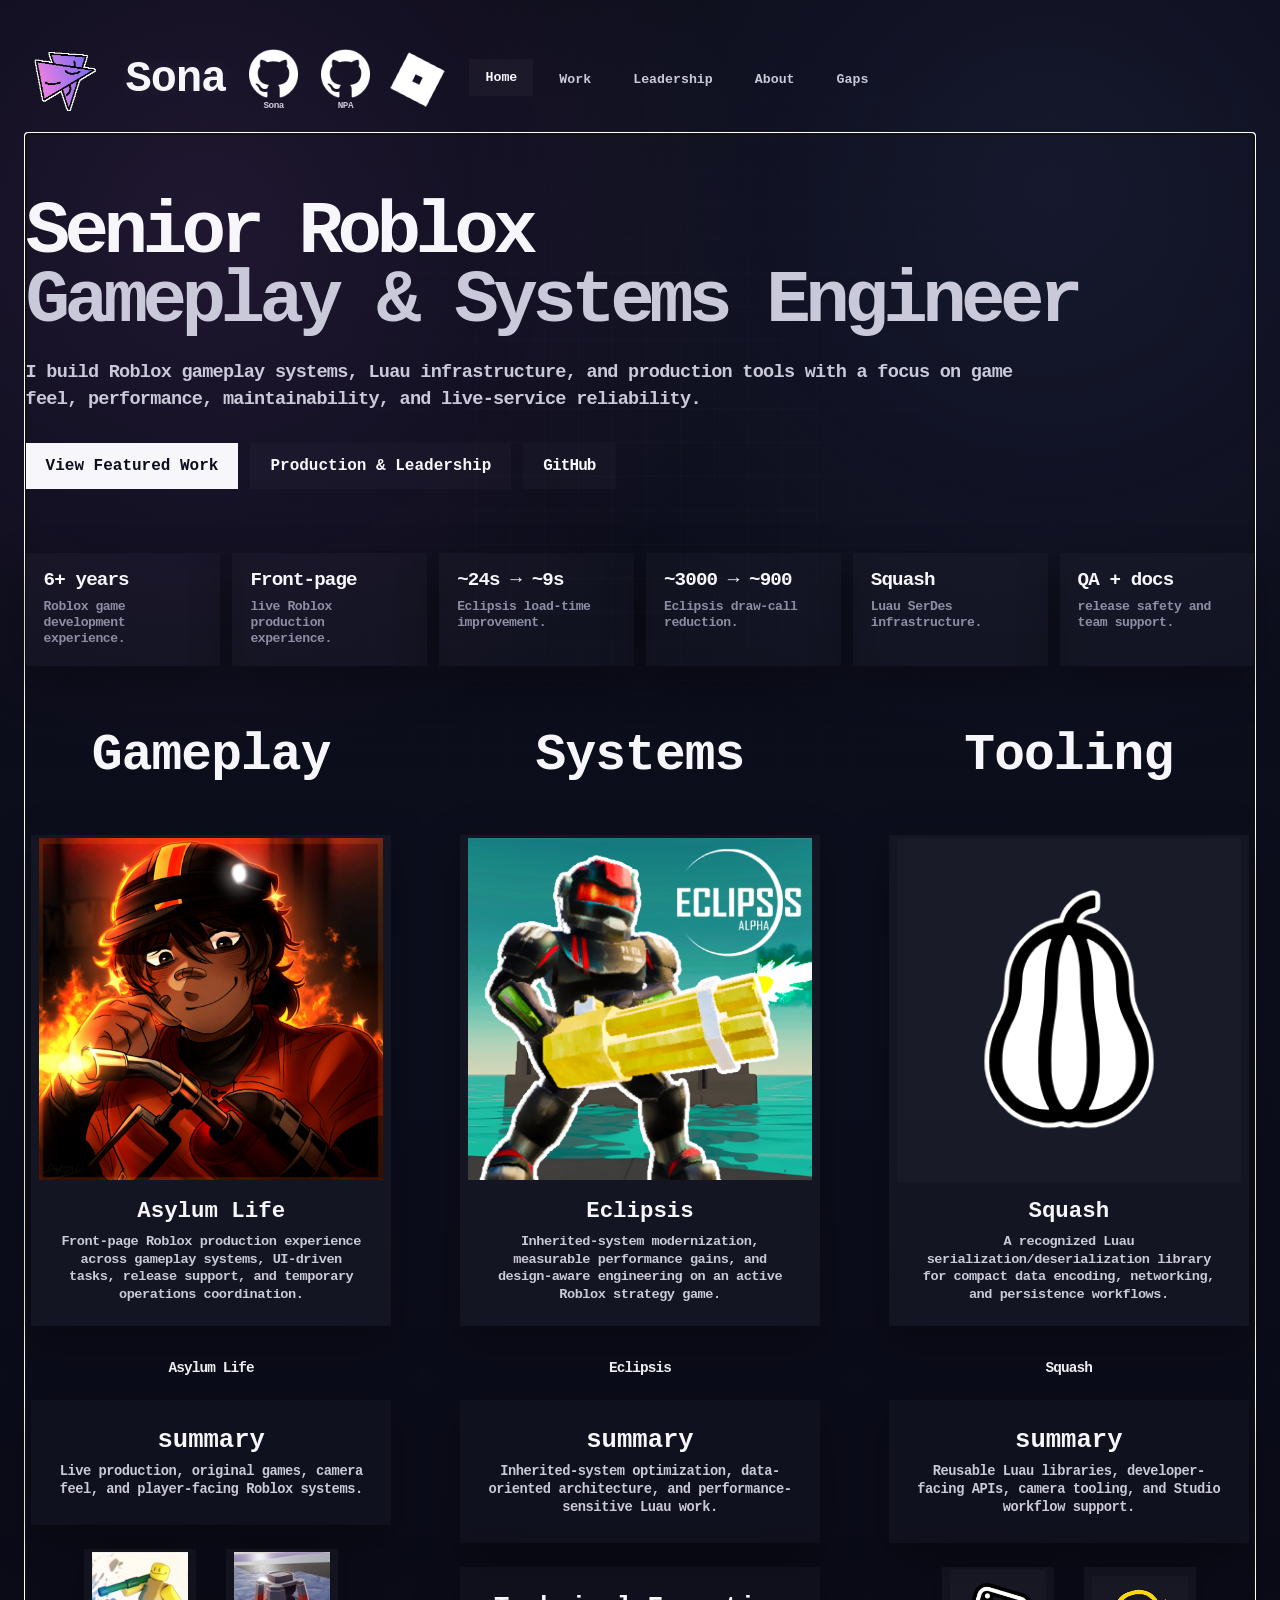
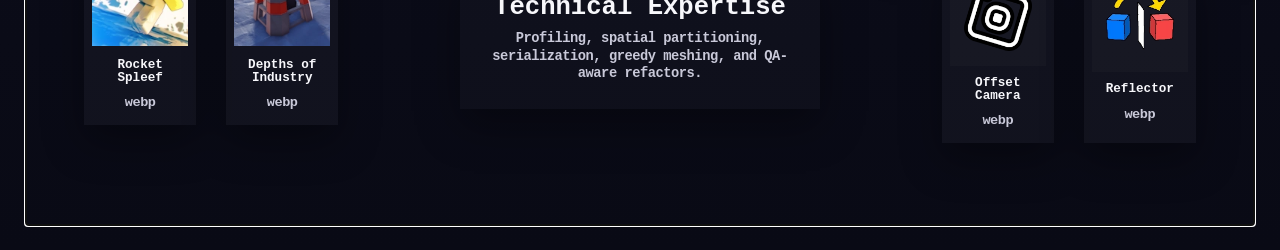
==== index.html @ 47bae57f "Removes white visible borders" ====
<!doctype html>
<html lang="en">
<head>
	<meta charset="utf-8" />
	<meta name="viewport" content="width=device-width, initial-scale=1" />
	<meta name="description" content="Sona — Senior Roblox Gameplay & Systems Engineer portfolio." />
	<meta name="theme-color" content="#0d0e1d" />
	<title>Sona — Roblox Gameplay & Systems Engineer</title>
	<link rel="preload" href="assets/Sona.webp" as="image" type="image/webp" />
	<link rel="preload" href="assets/Github.webp" as="image" type="image/webp" />
	<link rel="preload" href="assets/Roblox.webp" as="image" type="image/webp" />
	<link rel="preload" href="assets/AsylumLife.webp" as="image" type="image/webp" />
	<link rel="stylesheet" href="styles.css" />
</head>
<body>
	<a class="skip-link" href="#main">Skip to content</a>
	<div class="site-shell">
		<header class="topbar" aria-label="Site header">
			<div class="topbar-cluster" aria-label="Profile links">
				<button class="profile-home nav-trigger" data-route="home" aria-label="Go home">
					<img src="assets/Sona.webp" alt="Sona logo" />
				</button>

				<span class="brand-name header-name" aria-label="Sona">Sona</span>

				<a class="account-stack" href="https://github.com/SolarScuffle-Bot" target="_blank" rel="noreferrer" aria-label="Sona GitHub">
					<img src="assets/Github.webp" alt="" />
					<span>Sona</span>
				</a>

				<a class="account-stack" href="https://github.com/3065325" target="_blank" rel="noreferrer" aria-label="NPA GitHub">
					<img src="assets/Github.webp" alt="" />
					<span>NPA</span>
				</a>

				<a class="roblox-profile-link" href="https://www.roblox.com/users/2722909519/profile" target="_blank" rel="noreferrer" aria-label="Sona Roblox profile">
					<img src="assets/Roblox.webp" alt="Roblox" />
				</a>
			</div>

			<nav class="topnav" aria-label="Primary navigation">
				<button class="nav-pill nav-trigger" data-route="home">Home</button>
				<button class="nav-pill nav-trigger" data-route="work">Work</button>
				<button class="nav-pill nav-trigger" data-route="leadership">Leadership</button>
				<button class="nav-pill nav-trigger" data-route="about">About</button>
				<button class="nav-pill nav-trigger" data-route="gaps">Gaps</button>
			</nav>
		</header>

		<main id="main" class="view" tabindex="-1" aria-live="polite"></main>
	</div>

	<script src="app.js" defer></script>
</body>
</html>
---- styles.css ----
:root {
	--bg: #0d0e1d;
	--bg-deep: #080914;
	--bg-soft: #111326;
	--ink: #f7f7fb;
	--muted: #c9c9d9;
	--quiet: #8d8da4;
	--line: rgba(247, 247, 251, 0.92);
	--line-soft: rgba(247, 247, 251, 0.42);
	--panel: rgba(255,255,255,0.035);
	--panel-strong: rgba(255,255,255,0.07);
	--accent: #ce73ff;
	--accent-blue: #8191ff;
	--ok: #93ffbf;
	--warn: #ffd37a;
	--danger: #ff8d8d;
	--shadow: rgba(0,0,0,0.5);
	--max: 1560px;
	--mono: ui-monospace, "SFMono-Regular", Menlo, Monaco, Consolas, "Liberation Mono", "Courier New", monospace;
}

* { box-sizing: border-box; }
html { background: var(--bg); scroll-behavior: smooth; }
body {
	margin: 0;
	min-height: 100vh;
	background:
		radial-gradient(circle at 16% 12%, rgba(206,115,255,0.10), transparent 28%),
		radial-gradient(circle at 82% 10%, rgba(129,145,255,0.09), transparent 30%),
		linear-gradient(180deg, #0b0c18 0%, #0d0e1d 55%, #090a15 100%);
	color: var(--ink);
	font-family: var(--mono);
	font-weight: 850;
	letter-spacing: -0.055em;
	overflow-x: hidden;
}
body::before {
	content: "";
	position: fixed;
	inset: 0;
	z-index: 0;
	pointer-events: none;
	background-image:
		linear-gradient(rgba(255,255,255,0.018) 1px, transparent 1px),
		linear-gradient(90deg, rgba(255,255,255,0.014) 1px, transparent 1px);
	background-size: 34px 34px;
	mask-image: radial-gradient(circle at center, black, transparent 78%);
}
button, a { font: inherit; }
button { border: 0; background: transparent; color: inherit; cursor: pointer; }
a { color: inherit; text-decoration: none; }
img { display: block; max-width: 100%; }
::selection { background: var(--accent); color: #090a15; }

button:focus-visible, a:focus-visible {
	outline: 3px solid var(--accent);
	outline-offset: 5px;
}

.skip-link {
	position: fixed;
	top: 10px;
	left: 10px;
	z-index: 50;
	padding: 10px 14px;
	border: 2px solid var(--line);
	background: var(--bg);
	transform: translateY(-170%);
	transition: transform 180ms ease;
}
.skip-link:focus { transform: translateY(0); }

.site-shell {
	position: relative;
	z-index: 1;
	width: min(100%, var(--max));
	margin: 0 auto;
	padding: clamp(14px, 2vw, 30px);
}

.topbar {
	display: grid;
	grid-template-columns: auto minmax(220px, 1fr) auto;
	align-items: center;
	gap: clamp(14px, 2.2vw, 36px);
	min-height: 108px;
}
.brand {
	display: inline-flex;
	align-items: center;
	gap: clamp(12px, 1.8vw, 28px);
	min-width: max-content;
}
.frame {
	border: 2px solid var(--line);
	background: rgba(255,255,255,0.025);
	box-shadow: 0 14px 32px var(--shadow);
}
.brand-mark {
	width: clamp(58px, 6vw, 94px);
	aspect-ratio: 1;
	padding: 4px;
	transition: transform 220ms ease, border-color 220ms ease, box-shadow 220ms ease;
}
.brand:hover .brand-mark { transform: rotate(-4deg) scale(1.055); border-color: var(--accent); box-shadow: 0 0 0 6px rgba(206,115,255,0.08); }
.brand-name {
	font-size: clamp(2rem, 3.4vw, 3.55rem);
	line-height: 1;
	text-shadow: 0 0 18px rgba(255,255,255,0.08);
}
.topnav {
	display: flex;
	justify-content: center;
	gap: 10px;
	flex-wrap: wrap;
}
.nav-pill {
	position: relative;
	padding: 10px 14px;
	border: 2px solid transparent;
	font-size: clamp(0.83rem, 1.02vw, 1.05rem);
	line-height: 1;
	color: var(--muted);
	transition: color 150ms ease, border-color 150ms ease, transform 150ms ease, background 150ms ease;
}
.nav-pill:hover,
.nav-pill[aria-current="page"] {
	color: var(--ink);
	border-color: var(--line);
	background: rgba(255,255,255,0.035);
	transform: translateY(-2px);
}
.icon-links {
	display: flex;
	align-items: center;
	justify-content: flex-end;
	gap: clamp(12px, 1.8vw, 28px);
	min-width: max-content;
}
.icon-link {
	width: clamp(35px, 3.8vw, 58px);
	aspect-ratio: 1;
	display: grid;
	place-items: center;
	transition: transform 180ms ease, filter 180ms ease, opacity 180ms ease;
}
.icon-link:hover { transform: translateY(-4px) scale(1.06); filter: drop-shadow(0 0 14px rgba(255,255,255,0.26)); }
.icon-link.tilted { transform: rotate(13deg); }
.icon-link.tilted:hover { transform: rotate(3deg) translateY(-4px) scale(1.06); }
.icon-link.frame { padding: 3px; }
.word-link {
	font-size: clamp(1.7rem, 3vw, 3rem);
	line-height: 1;
	transition: transform 180ms ease, color 180ms ease;
}
.word-link:hover { color: var(--accent); transform: translateY(-3px); }

.view {
	min-height: calc(100vh - 140px);
	padding-bottom: 82px;
	transition: opacity 220ms ease, transform 220ms ease, filter 220ms ease;
}
.view.is-exiting { opacity: 0; transform: translateY(10px) scale(0.995); filter: blur(2px); }
.view.is-entering { animation: view-enter 340ms cubic-bezier(.2,.8,.2,1) both; }
@keyframes view-enter {
	from { opacity: 0; transform: translateY(14px); filter: blur(3px); }
	to { opacity: 1; transform: translateY(0); filter: blur(0); }
}

.hero { padding-top: clamp(28px, 5vw, 78px); }
.hero-title {
	margin: 0;
	max-width: 1100px;
	font-size: clamp(2.35rem, 5.8vw, 7.05rem);
	line-height: 0.94;
	letter-spacing: -0.075em;
}
.hero-title .thin { color: var(--muted); }
.hero-thesis {
	max-width: 990px;
	margin: 22px 0 0;
	font-size: clamp(1rem, 1.45vw, 1.55rem);
	line-height: 1.46;
	letter-spacing: -0.04em;
	color: var(--muted);
	font-weight: 760;
}
.action-row { display: flex; flex-wrap: wrap; gap: 12px; margin-top: 30px; }
.solid-button, .ghost-button {
	display: inline-flex;
	align-items: center;
	justify-content: center;
	min-height: 46px;
	padding: 12px 18px;
	border: 2px solid var(--line);
	transition: transform 160ms ease, background 160ms ease, border-color 160ms ease;
}
.solid-button { background: var(--ink); color: var(--bg); }
.ghost-button { background: rgba(255,255,255,0.025); color: var(--ink); }
.solid-button:hover, .ghost-button:hover { transform: translateY(-3px); border-color: var(--accent); }

.proof-strip {
	display: grid;
	grid-template-columns: repeat(6, 1fr);
	gap: 12px;
	margin: clamp(36px, 5vw, 70px) 0;
}
.proof-item {
	min-height: 96px;
	padding: 16px;
	border: 2px solid var(--line-soft);
	background: rgba(255,255,255,0.025);
	transition: transform 160ms ease, border-color 160ms ease, background 160ms ease;
}
.proof-item:hover { transform: translateY(-4px); border-color: var(--line); background: rgba(255,255,255,0.045); }
.proof-item strong { display:block; font-size: clamp(1.02rem, 1.5vw, 1.55rem); line-height: 1; }
.proof-item span { display:block; margin-top: 8px; color: var(--quiet); font-size: 0.82rem; line-height: 1.25; letter-spacing: -0.035em; }

.triad {
	display: grid;
	grid-template-columns: repeat(3, minmax(0, 1fr));
	gap: clamp(24px, 4.5vw, 70px);
	align-items: start;
	margin-top: clamp(30px, 4vw, 56px);
}
.column-title {
	margin: 0 0 30px;
	font-size: clamp(2rem, 4vw, 4.55rem);
	line-height: 1;
	text-align: center;
}
.column-stack { display: grid; gap: 24px; justify-items: center; }

.project-card {
	position: relative;
	isolation: isolate;
	width: min(100%, 310px);
	border: 2px solid var(--line);
	background: var(--panel);
	box-shadow: 0 18px 44px var(--shadow);
	overflow: hidden;
	transition: transform 180ms ease, border-color 180ms ease, box-shadow 180ms ease, background 180ms ease;
}
.project-card::before, .work-tile::before, .panel::before, .media-box::before, .mini-card::before {
	content:"";
	position:absolute;
	inset:0;
	z-index:-1;
	background: radial-gradient(250px circle at var(--mx, 50%) var(--my, 20%), rgba(206,115,255,0.15), transparent 58%);
	opacity:0;
	transition: opacity 160ms ease;
}
.project-card:hover::before, .work-tile:hover::before, .panel:hover::before, .media-box:hover::before, .mini-card:hover::before { opacity: 1; }
.project-card:hover { transform: translateY(-8px) rotate(-0.65deg); border-color: var(--accent); box-shadow: 0 24px 54px rgba(0,0,0,0.65); }
.project-card.large { width: min(100%, 360px); }
.project-card.small { width: 112px; }
.project-thumb {
	aspect-ratio: 1;
	width: 100%;
	border-bottom: 2px solid var(--line-soft);
	background: rgba(255,255,255,0.02);
	display: grid;
	place-items: center;
	overflow: hidden;
}
.project-thumb img { width: 100%; height: 100%; object-fit: cover; transition: transform 220ms ease, filter 220ms ease; }
.project-card:hover .project-thumb img { transform: scale(1.055); filter: saturate(1.05) contrast(1.05); }
.project-thumb.icon-thumb img { width: 72%; height: 72%; object-fit: contain; }
.project-body { padding: 16px 18px 18px; }
.project-card.large .project-body { padding: 18px 22px 20px; }
.project-card.small .project-body { padding: 10px 8px; text-align: center; }
.project-body h3 {
	margin: 0;
	font-size: clamp(1.18rem, 1.75vw, 1.85rem);
	line-height: 1.05;
}
.project-card.small .project-body h3 { font-size: 0.79rem; line-height: 1.05; }
.project-body p {
	margin: 10px 0 0;
	color: var(--muted);
	font-size: 0.85rem;
	line-height: 1.28;
	letter-spacing: -0.035em;
	font-weight: 720;
}
.card-caption {
	margin-top: 10px;
	font-size: 0.9rem;
	color: var(--ink);
	text-align: center;
}
.summary-card {
	width: min(100%, 360px);
	min-height: 112px;
	padding: 24px;
	border: 2px solid var(--line);
	display: grid;
	align-content: center;
	background: rgba(255,255,255,0.025);
	transition: transform 180ms ease, border-color 180ms ease, background 180ms ease;
}
.summary-card:hover { transform: translateY(-4px); border-color: var(--accent); background: rgba(255,255,255,0.045); }
.summary-card strong { display:block; font-size: clamp(1.2rem, 2vw, 2rem); }
.summary-card span { display:block; margin-top: 8px; color: var(--muted); font-size: 0.86rem; line-height: 1.3; letter-spacing: -0.035em; }
.small-row { display:flex; gap: 30px; justify-content:center; flex-wrap:wrap; }

.section-heading { margin: clamp(52px, 7vw, 90px) 0 22px; }
.section-heading h2 { margin:0; font-size: clamp(2rem, 4vw, 4.8rem); line-height: 1; }
.section-heading p { margin: 12px 0 0; max-width: 920px; color: var(--muted); line-height:1.45; font-size: clamp(0.98rem, 1.25vw, 1.25rem); letter-spacing: -0.035em; }

.case-top {
	display: grid;
	grid-template-columns: minmax(170px, 240px) minmax(220px, 1fr) minmax(240px, 420px);
	gap: 24px;
	align-items: stretch;
	margin-top: clamp(20px, 4vw, 42px);
}
.case-card { align-self:start; }
.case-description, .link-panel {
	position: relative;
	border: 2px solid var(--line);
	background: rgba(255,255,255,0.025);
	padding: 20px;
}
.link-panel { display:grid; align-content:center; gap: 12px; }
.link-panel-title { display:flex; align-items:center; gap: 12px; font-size: clamp(1.1rem, 1.7vw, 1.75rem); }
.link-panel-title img { width: 34px; height: 34px; object-fit: contain; transform: rotate(12deg); }
.case-description p, .link-panel p { margin: 0; color: var(--muted); line-height: 1.4; letter-spacing: -0.035em; font-weight: 720; }
.case-heading { margin-top: clamp(44px, 6vw, 74px); text-align: center; }
.case-heading h1 { margin:0; font-size: clamp(2.05rem, 4.2vw, 5.2rem); line-height: 1.02; }
.case-heading p { margin: 16px auto 0; max-width: 1050px; color: var(--muted); line-height: 1.45; font-size: clamp(0.98rem, 1.25vw, 1.3rem); letter-spacing:-0.035em; }
.case-layout {
	display:grid;
	grid-template-columns: minmax(320px, 0.92fr) minmax(340px, 1.08fr);
	gap: clamp(24px, 4vw, 60px);
	align-items:start;
	margin-top: clamp(36px, 5vw, 70px);
}
.panel, .work-tile, .media-box, .mini-card {
	position: relative;
	isolation: isolate;
	border: 2px solid var(--line);
	background: rgba(255,255,255,0.028);
	box-shadow: 0 16px 38px var(--shadow);
	overflow:hidden;
}
.panel { padding: clamp(20px, 2vw, 30px); }
.panel h2, .media-box h3, .work-tile h3, .mini-card h3 { margin:0 0 14px; font-size: clamp(1.35rem, 2vw, 2.15rem); line-height:1.05; }
.panel p, .work-tile p, .mini-card p { margin: 0 0 16px; color: var(--muted); line-height: 1.45; letter-spacing: -0.035em; font-weight: 720; }
.panel p:last-child { margin-bottom:0; }
.media-grid { display:grid; grid-template-columns: repeat(2, minmax(0, 1fr)); gap: 22px; }
.media-box { min-height: 220px; display:grid; grid-template-rows: auto 1fr auto; }
.media-header { padding: 18px; border-bottom:2px solid var(--line-soft); }
.media-placeholder { min-height: 180px; display:grid; place-items:center; background: rgba(255,255,255,0.02); color: var(--quiet); }
.media-placeholder img { width: 100%; height: 100%; object-fit: cover; opacity:0.88; }
.play-triangle { width: 90px; height: 90px; border: 2px solid var(--line); clip-path: polygon(20% 10%, 85% 50%, 20% 90%); opacity:0.78; }
.media-caption { padding: 16px 18px; color: var(--muted); line-height:1.38; letter-spacing:-0.035em; font-weight:720; font-size:0.93rem; }
.two-col { display:grid; grid-template-columns: repeat(2, minmax(0, 1fr)); gap: 24px; }
.three-col { display:grid; grid-template-columns: repeat(3, minmax(0, 1fr)); gap: 24px; }
.work-grid { display:grid; grid-template-columns: repeat(3, minmax(0, 1fr)); gap: 24px; }
.work-tile { padding: 24px; min-height: 220px; transition: transform 180ms ease, border-color 180ms ease; }
.work-tile:hover { transform: translateY(-5px); border-color: var(--accent); }

.metric-row { display:grid; grid-template-columns: repeat(3, minmax(0, 1fr)); gap: 14px; margin-top: 20px; }
.metric { border:2px solid var(--line-soft); padding: 15px; background: rgba(255,255,255,0.025); }
.metric strong { display:block; font-size: clamp(1.1rem, 2vw, 2rem); line-height:1; }
.metric span { display:block; margin-top: 8px; color: var(--quiet); font-size:0.82rem; line-height:1.25; letter-spacing:-0.035em; }

.bullet-list { list-style: none; padding: 0; margin: 0; display:grid; gap: 12px; }
.bullet-list li { position: relative; padding-left: 22px; color: var(--muted); line-height: 1.42; letter-spacing: -0.035em; font-weight:720; }
.bullet-list li::before { content:""; position:absolute; left:0; top:0.62em; width:8px; height:8px; border:2px solid var(--line); transform: rotate(12deg); }
.tag-row { display:flex; flex-wrap:wrap; gap:8px; margin-top: 18px; }
.tag { border: 1px solid var(--line-soft); padding: 6px 8px; color: var(--muted); font-size: 0.75rem; line-height:1; letter-spacing:-0.035em; }
.tag.needs { border-color: rgba(255,211,122,0.55); color: var(--warn); }
.tag.ok { border-color: rgba(147,255,191,0.55); color: var(--ok); }
.missing-list { display:grid; gap:12px; }
.missing-item { border:2px solid var(--line-soft); padding:14px; background: rgba(255,255,255,0.018); }
.missing-item strong { display:block; color: var(--warn); margin-bottom:6px; }
.missing-item span { display:block; color: var(--muted); line-height:1.35; letter-spacing:-0.035em; font-weight:720; }
.inline-link { color: var(--ink); text-decoration: underline; text-decoration-thickness: 2px; text-underline-offset: 4px; }
.inline-link:hover { color: var(--accent); }

.reveal { opacity: 0; transform: translateY(16px); transition: opacity 430ms ease, transform 430ms ease; }
.reveal.in { opacity: 1; transform: translateY(0); }

@media (max-width: 1180px) {
	.topbar { grid-template-columns: 1fr; justify-items: center; }
	.icon-links { justify-content: center; }
	.proof-strip { grid-template-columns: repeat(3, 1fr); }
	.triad { gap: 28px; }
	.case-top { grid-template-columns: 220px 1fr; }
	.link-panel { grid-column: 1 / -1; }
	.case-layout { grid-template-columns: 1fr; }
}
@media (max-width: 860px) {
	.site-shell { padding: 14px; }
	.topbar { min-height: auto; padding-bottom: 10px; }
	.brand { width: 100%; justify-content: center; }
	.topnav { width: 100%; }
	.nav-pill { padding: 10px 10px; }
	.small-hide { display:none; }
	.proof-strip { grid-template-columns: repeat(2, 1fr); }
	.triad { grid-template-columns: 1fr; }
	.column-title { margin-bottom: 18px; }
	.project-card.large, .summary-card { width: min(100%, 420px); }
	.case-top { grid-template-columns: 1fr; }
	.case-card { width: min(100%, 260px); margin-inline: auto; }
	.media-grid, .two-col, .three-col, .work-grid, .metric-row { grid-template-columns: 1fr; }
}
@media (max-width: 520px) {
	body { letter-spacing: -0.045em; }
	.brand-name { font-size: 2.3rem; }
	.icon-links { gap: 14px; }
	.hero-title { font-size: clamp(2.15rem, 15vw, 4.2rem); }
	proof-strip { grid-template-columns: 1fr; }
	.proof-strip { grid-template-columns: 1fr; }
	.project-card.small { width: 100px; }
	.small-row { gap: 18px; }
	.panel, .work-tile { padding: 18px; }
}
@media (prefers-reduced-motion: reduce) {
	*, *::before, *::after { animation-duration: 0.01ms !important; animation-iteration-count: 1 !important; scroll-behavior: auto !important; transition-duration: 0.01ms !important; }
	.reveal { opacity: 1; transform: none; }
}

/* Temporary v2 cleanup: remove decorative white outlines from content/media boxes while preserving layout, hover motion, and navigation behavior. */
.project-card,
.summary-card,
.case-description,
.link-panel,
.panel,
.work-tile,
.media-box,
.mini-card,
.proof-item,
.metric,
.missing-item {
	border-color: transparent;
}

.project-card:hover,
.summary-card:hover,
.work-tile:hover,
.proof-item:hover,
.solid-button:hover,
.ghost-button:hover {
	border-color: transparent;
}

.project-thumb,
.media-header {
	border-bottom-color: transparent;
}

.play-triangle,
.bullet-list li::before,
.tag,
.tag.needs,
.tag.ok {
	border-color: rgba(247, 247, 251, 0.24);
}

.project-card,
.summary-card,
.case-description,
.link-panel,
.panel,
.work-tile,
.media-box,
.mini-card,
.proof-item,
.metric,
.missing-item {
	box-shadow: 0 16px 40px rgba(0, 0, 0, 0.34);
}

.project-card:hover,
.summary-card:hover,
.work-tile:hover,
.proof-item:hover {
	box-shadow: 0 22px 54px rgba(0, 0, 0, 0.52), 0 0 0 1px rgba(206, 115, 255, 0.12);
}

/* Header revision: LOGO NAME GITHUB1 GITHUB2 ROBLOX MENU_BUTTONS. Sizes intentionally reuse the v2 header scale. */
.topbar {
	grid-template-columns: auto minmax(220px, 1fr);
	align-items: center;
}

.topbar-cluster {
	display: flex;
	align-items: center;
	justify-content: flex-start;
	gap: clamp(12px, 1.8vw, 28px);
	min-width: max-content;
}

.profile-home {
	width: clamp(58px, 6vw, 94px);
	aspect-ratio: 1;
	padding: 4px;
	flex: 0 0 auto;
	transition: transform 220ms ease, filter 220ms ease, box-shadow 220ms ease;
}
.profile-home:hover {
	transform: rotate(-4deg) scale(1.055);
	filter: drop-shadow(0 0 16px rgba(255,255,255,0.18));
}

.header-name {
	font-weight: 850;
	user-select: none;
	pointer-events: none;
}

.account-stack {
	width: clamp(35px, 3.8vw, 58px);
	display: grid;
	justify-items: center;
	align-items: center;
	gap: 4px;
	flex: 0 0 auto;
	transition: transform 180ms ease, filter 180ms ease, opacity 180ms ease;
}
.account-stack:hover {
	transform: translateY(-4px) scale(1.06);
	filter: drop-shadow(0 0 14px rgba(255,255,255,0.26));
}
.account-stack img {
	width: 100%;
	aspect-ratio: 1;
	object-fit: contain;
}
.account-stack span {
	font-size: clamp(0.58rem, 0.72vw, 0.86rem);
	line-height: 0.9;
	letter-spacing: -0.045em;
	text-align: center;
	color: var(--muted);
}
.account-stack:hover span { color: var(--ink); }

.roblox-profile-link {
	width: clamp(35px, 3.8vw, 58px);
	aspect-ratio: 1;
	display: grid;
	place-items: center;
	flex: 0 0 auto;
	transform: rotate(13deg);
	transition: transform 180ms ease, filter 180ms ease, opacity 180ms ease;
}
.roblox-profile-link:hover {
	transform: rotate(3deg) translateY(-4px) scale(1.06);
	filter: drop-shadow(0 0 14px rgba(255,255,255,0.26));
}
.roblox-profile-link img {
	width: 100%;
	height: 100%;
	object-fit: contain;
}

.topnav {
	justify-content: flex-start;
}

/* Remove visible white borders around header images and buttons while preserving their layout boxes. */
.frame,
.brand-mark,
.profile-home,
.icon-link.frame {
	border-color: transparent;
}

.nav-pill,
.nav-pill:hover,
.nav-pill[aria-current="page"],
.solid-button,
.ghost-button,
.solid-button:hover,
.ghost-button:hover {
	border-color: transparent;
}

@media (max-width: 1180px) {
	.topbar { grid-template-columns: 1fr; justify-items: center; }
	.topbar-cluster { justify-content: center; min-width: 0; flex-wrap: wrap; }
	.topnav { justify-content: center; }
}

@media (max-width: 520px) {
	.topbar-cluster { gap: 12px; }
	.account-stack, .roblox-profile-link { width: 38px; }
	.profile-home { width: 58px; }
}
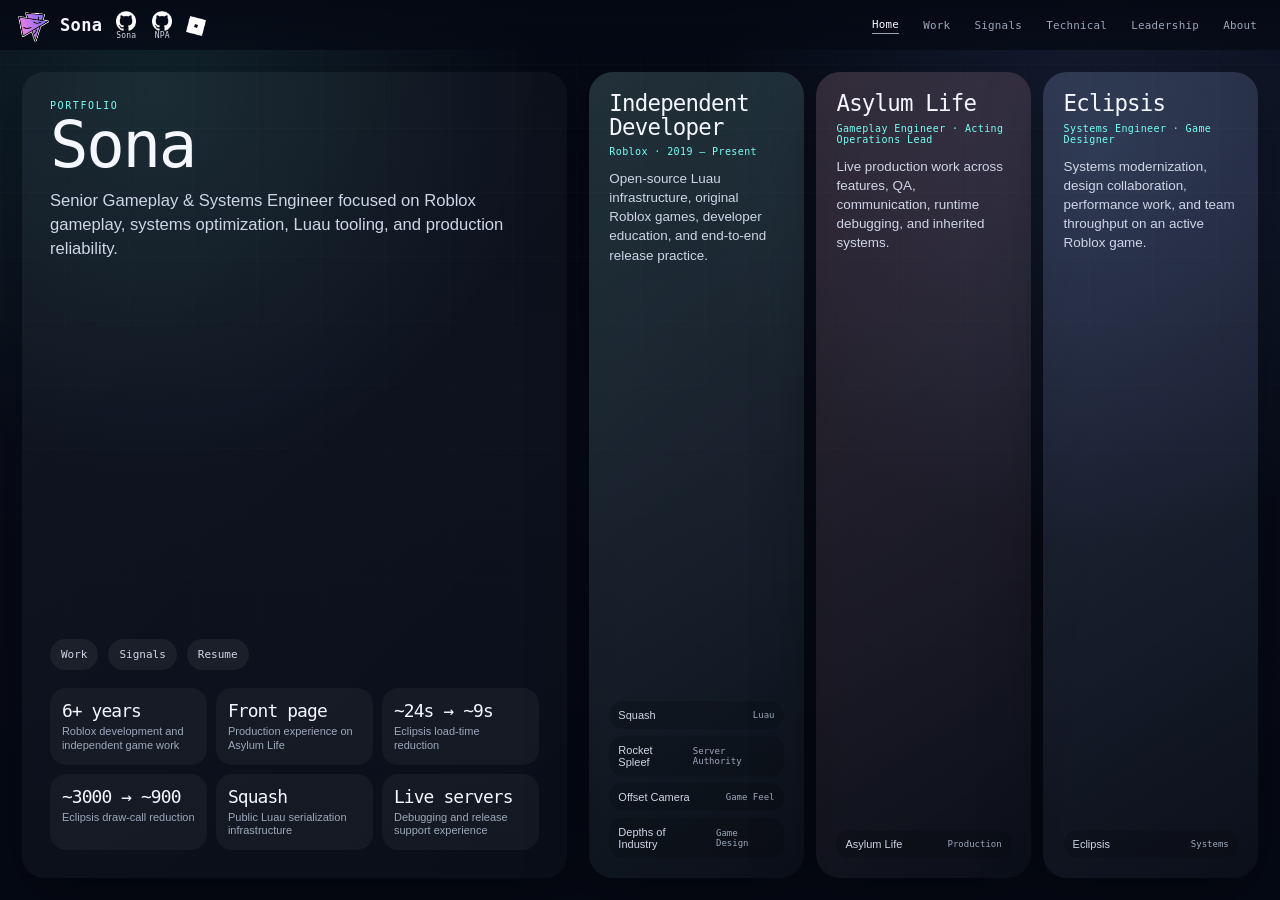
==== commit ea8d3092: "Migrating to new design" ====
--- a/index.html
+++ b/index.html
@@ -3,53 +3,47 @@
 <head>
 	<meta charset="utf-8" />
 	<meta name="viewport" content="width=device-width, initial-scale=1" />
-	<meta name="description" content="Sona — Senior Roblox Gameplay & Systems Engineer portfolio." />
-	<meta name="theme-color" content="#0d0e1d" />
-	<title>Sona — Roblox Gameplay & Systems Engineer</title>
-	<link rel="preload" href="assets/Sona.webp" as="image" type="image/webp" />
-	<link rel="preload" href="assets/Github.webp" as="image" type="image/webp" />
-	<link rel="preload" href="assets/Roblox.webp" as="image" type="image/webp" />
-	<link rel="preload" href="assets/AsylumLife.webp" as="image" type="image/webp" />
+	<title>Sona · Senior Gameplay & Systems Engineer</title>
+	<meta name="description" content="Sona's Roblox gameplay, systems, tooling, production, and leadership portfolio." />
 	<link rel="stylesheet" href="styles.css" />
 </head>
 <body>
-	<a class="skip-link" href="#main">Skip to content</a>
-	<div class="site-shell">
-		<header class="topbar" aria-label="Site header">
-			<div class="topbar-cluster" aria-label="Profile links">
-				<button class="profile-home nav-trigger" data-route="home" aria-label="Go home">
-					<img src="assets/Sona.webp" alt="Sona logo" />
-				</button>
+	<header class="site-header" aria-label="Primary header">
+		<a class="brand-logo hit" href="#home" aria-label="Return home">
+			<img src="assets/Sona.webp" alt="Sona profile icon" />
+		</a>
+		<div class="brand-name" aria-label="Sona">Sona</div>
 
-				<span class="brand-name header-name" aria-label="Sona">Sona</span>
+		<nav class="account-links" aria-label="External profiles">
+			<a class="account-button" href="https://github.com/SolarScuffle-Bot" target="_blank" rel="noopener noreferrer" aria-label="Open Sona GitHub">
+				<img src="assets/Github.webp" alt="" />
+				<span>Sona</span>
+			</a>
+			<a class="account-button" href="https://github.com/3065325" target="_blank" rel="noopener noreferrer" aria-label="Open NPA GitHub">
+				<img src="assets/Github.webp" alt="" />
+				<span>NPA</span>
+			</a>
+			<a class="icon-button" href="https://www.roblox.com/users/2722909519/profile" target="_blank" rel="noopener noreferrer" aria-label="Open Sona Roblox profile">
+				<img src="assets/Roblox.webp" alt="" />
+			</a>
+		</nav>
 
-				<a class="account-stack" href="https://github.com/SolarScuffle-Bot" target="_blank" rel="noreferrer" aria-label="Sona GitHub">
-					<img src="assets/Github.webp" alt="" />
-					<span>Sona</span>
-				</a>
+		<nav class="main-nav" aria-label="Portfolio sections">
+			<a href="#home" data-route="home">Home</a>
+			<a href="#work" data-route="work">Work</a>
+			<a href="#signals" data-route="signals">Signals</a>
+			<a href="#technical" data-route="technical">Technical</a>
+			<a href="#leadership" data-route="leadership">Leadership</a>
+			<a href="#about" data-route="about">About</a>
+		</nav>
+	</header>
 
-				<a class="account-stack" href="https://github.com/3065325" target="_blank" rel="noreferrer" aria-label="NPA GitHub">
-					<img src="assets/Github.webp" alt="" />
-					<span>NPA</span>
-				</a>
+	<main id="app" class="app-shell" tabindex="-1" aria-live="polite"></main>
 
-				<a class="roblox-profile-link" href="https://www.roblox.com/users/2722909519/profile" target="_blank" rel="noreferrer" aria-label="Sona Roblox profile">
-					<img src="assets/Roblox.webp" alt="Roblox" />
-				</a>
-			</div>
+	<template id="route-template">
+		<section class="route-view"></section>
+	</template>
 
-			<nav class="topnav" aria-label="Primary navigation">
-				<button class="nav-pill nav-trigger" data-route="home">Home</button>
-				<button class="nav-pill nav-trigger" data-route="work">Work</button>
-				<button class="nav-pill nav-trigger" data-route="leadership">Leadership</button>
-				<button class="nav-pill nav-trigger" data-route="about">About</button>
-				<button class="nav-pill nav-trigger" data-route="gaps">Gaps</button>
-			</nav>
-		</header>
-
-		<main id="main" class="view" tabindex="-1" aria-live="polite"></main>
-	</div>
-
-	<script src="app.js" defer></script>
+	<script src="app.js"></script>
 </body>
 </html>
--- a/styles.css
+++ b/styles.css
@@ -1,594 +1,890 @@
 :root {
-	--bg: #0d0e1d;
-	--bg-deep: #080914;
-	--bg-soft: #111326;
-	--ink: #f7f7fb;
-	--muted: #c9c9d9;
-	--quiet: #8d8da4;
-	--line: rgba(247, 247, 251, 0.92);
-	--line-soft: rgba(247, 247, 251, 0.42);
-	--panel: rgba(255,255,255,0.035);
-	--panel-strong: rgba(255,255,255,0.07);
-	--accent: #ce73ff;
-	--accent-blue: #8191ff;
-	--ok: #93ffbf;
-	--warn: #ffd37a;
-	--danger: #ff8d8d;
-	--shadow: rgba(0,0,0,0.5);
-	--max: 1560px;
-	--mono: ui-monospace, "SFMono-Regular", Menlo, Monaco, Consolas, "Liberation Mono", "Courier New", monospace;
+	--bg: #050914;
+	--bg-2: #081122;
+	--ink: #f5f7ff;
+	--muted: #9ca8bc;
+	--soft: #cfd6e7;
+	--blue: #82a8ff;
+	--cyan: #75fff3;
+	--violet: #c7a6ff;
+	--warm: #ffd28a;
+	--danger: #ff889f;
+	--panel: rgba(255, 255, 255, 0.045);
+	--panel-strong: rgba(255, 255, 255, 0.075);
+	--panel-soft: rgba(255, 255, 255, 0.028);
+	--shadow: 0 18px 60px rgba(0, 0, 0, 0.34);
+	--display: "Cascadia Code ExtraLight", "Cascadia Code", "Cascadia Mono", Consolas, monospace;
+	--body: Inter, Aptos, "Segoe UI", Helvetica, Arial, sans-serif;
+	--header-height: 50px;
+	--page-pad: clamp(12px, 1.7vw, 26px);
 }
 
 * { box-sizing: border-box; }
-html { background: var(--bg); scroll-behavior: smooth; }
+
+html {
+	min-height: 100%;
+	background: var(--bg);
+	scroll-behavior: smooth;
+}
+
 body {
+	min-height: 100vh;
 	margin: 0;
-	min-height: 100vh;
+	color: var(--ink);
+	font-family: var(--body);
+	font-weight: 300;
 	background:
-		radial-gradient(circle at 16% 12%, rgba(206,115,255,0.10), transparent 28%),
-		radial-gradient(circle at 82% 10%, rgba(129,145,255,0.09), transparent 30%),
-		linear-gradient(180deg, #0b0c18 0%, #0d0e1d 55%, #090a15 100%);
-	color: var(--ink);
-	font-family: var(--mono);
-	font-weight: 850;
-	letter-spacing: -0.055em;
+		radial-gradient(circle at 12% 10%, rgba(117, 255, 243, 0.11), transparent 28%),
+		radial-gradient(circle at 86% 16%, rgba(130, 168, 255, 0.13), transparent 30%),
+		linear-gradient(180deg, #050914 0%, #070b18 48%, #050914 100%);
 	overflow-x: hidden;
 }
+
 body::before {
 	content: "";
 	position: fixed;
 	inset: 0;
-	z-index: 0;
 	pointer-events: none;
 	background-image:
-		linear-gradient(rgba(255,255,255,0.018) 1px, transparent 1px),
-		linear-gradient(90deg, rgba(255,255,255,0.014) 1px, transparent 1px);
-	background-size: 34px 34px;
-	mask-image: radial-gradient(circle at center, black, transparent 78%);
-}
+		linear-gradient(rgba(255,255,255,0.022) 1px, transparent 1px),
+		linear-gradient(90deg, rgba(255,255,255,0.02) 1px, transparent 1px);
+	background-size: 64px 64px;
+	mask-image: linear-gradient(to bottom, rgba(0,0,0,0.72), rgba(0,0,0,0.12));
+}
+
 button, a { font: inherit; }
-button { border: 0; background: transparent; color: inherit; cursor: pointer; }
 a { color: inherit; text-decoration: none; }
-img { display: block; max-width: 100%; }
-::selection { background: var(--accent); color: #090a15; }
-
-button:focus-visible, a:focus-visible {
-	outline: 3px solid var(--accent);
-	outline-offset: 5px;
-}
-
-.skip-link {
-	position: fixed;
-	top: 10px;
-	left: 10px;
-	z-index: 50;
-	padding: 10px 14px;
-	border: 2px solid var(--line);
-	background: var(--bg);
-	transform: translateY(-170%);
-	transition: transform 180ms ease;
-}
-.skip-link:focus { transform: translateY(0); }
-
-.site-shell {
+
+.site-header {
+	position: sticky;
+	top: 0;
+	z-index: 20;
+	height: var(--header-height);
+	display: grid;
+	grid-template-columns: auto auto auto 1fr;
+	align-items: center;
+	gap: 10px;
+	padding: 5px clamp(8px, 1.25vw, 18px) 4px;
+	background: linear-gradient(180deg, rgba(5, 9, 20, 0.95), rgba(5, 9, 20, 0.72));
+	backdrop-filter: blur(16px);
+}
+
+.brand-logo {
+	width: 34px;
+	height: 34px;
+	display: grid;
+	place-items: center;
+	border-radius: 12px;
+	transition: transform 180ms ease, filter 180ms ease;
+	transform-origin: 52% 52%;
+}
+
+.brand-logo:hover {
+	transform: rotate(-7deg) scale(1.045);
+	filter: drop-shadow(0 0 12px rgba(117, 255, 243, 0.28));
+}
+
+.brand-logo img,
+.account-button img,
+.icon-button img,
+.project-thumb img,
+.media-box img,
+.case-image img {
+	display: block;
+	width: 100%;
+	height: 100%;
+	object-fit: cover;
+	border: 0;
+	outline: 0;
+}
+
+.brand-name {
+	font-family: var(--display);
+	font-weight: 800;
+	font-size: 17px;
+	letter-spacing: 0.02em;
+	line-height: 1;
+	user-select: none;
+	pointer-events: none;
+}
+
+.account-links {
+	display: flex;
+	align-items: center;
+	gap: 12px;
+	margin-left: 2px;
+}
+
+.account-button,
+.icon-button,
+.main-nav a,
+.link-pill,
+.project-card,
+.signal-card,
+.domain-card,
+.lead-card,
+.pillar-card,
+.metric-card,
+.tile-link,
+.small-action {
+	-webkit-tap-highlight-color: transparent;
+}
+
+.account-button {
+	display: grid;
+	grid-template-rows: 20px 9px;
+	align-items: center;
+	justify-items: center;
+	gap: 0;
+	min-width: 24px;
+	color: var(--soft);
+	font-family: var(--display);
+	font-size: 8px;
+	line-height: 1;
+	letter-spacing: 0.03em;
+	transition: transform 160ms ease, color 160ms ease, filter 160ms ease;
+}
+
+.account-button img {
+	width: 20px;
+	height: 20px;
+	object-fit: contain;
+}
+
+.icon-button {
+	width: 20px;
+	height: 20px;
+	display: grid;
+	place-items: center;
+	transition: transform 160ms ease, filter 160ms ease;
+}
+
+.icon-button img { object-fit: contain; }
+
+.account-button:hover,
+.icon-button:hover {
+	transform: translateY(-2px);
+	color: var(--cyan);
+	filter: drop-shadow(0 0 10px rgba(117, 255, 243, 0.25));
+}
+
+.main-nav {
+	justify-self: end;
+	display: flex;
+	align-items: center;
+	gap: clamp(6px, 0.8vw, 12px);
+	font-family: var(--display);
+	font-size: clamp(10px, 0.85vw, 12px);
+	letter-spacing: 0.02em;
+}
+
+.main-nav a {
 	position: relative;
-	z-index: 1;
-	width: min(100%, var(--max));
-	margin: 0 auto;
-	padding: clamp(14px, 2vw, 30px);
-}
-
-.topbar {
-	display: grid;
-	grid-template-columns: auto minmax(220px, 1fr) auto;
-	align-items: center;
-	gap: clamp(14px, 2.2vw, 36px);
-	min-height: 108px;
-}
-.brand {
-	display: inline-flex;
-	align-items: center;
-	gap: clamp(12px, 1.8vw, 28px);
-	min-width: max-content;
-}
-.frame {
-	border: 2px solid var(--line);
-	background: rgba(255,255,255,0.025);
-	box-shadow: 0 14px 32px var(--shadow);
-}
-.brand-mark {
-	width: clamp(58px, 6vw, 94px);
-	aspect-ratio: 1;
-	padding: 4px;
-	transition: transform 220ms ease, border-color 220ms ease, box-shadow 220ms ease;
-}
-.brand:hover .brand-mark { transform: rotate(-4deg) scale(1.055); border-color: var(--accent); box-shadow: 0 0 0 6px rgba(206,115,255,0.08); }
-.brand-name {
-	font-size: clamp(2rem, 3.4vw, 3.55rem);
+	padding: 6px 7px;
+	color: var(--muted);
+	transition: color 160ms ease, transform 160ms ease;
+}
+
+.main-nav a:hover,
+.main-nav a.active {
+	color: var(--ink);
+	transform: translateY(-1px);
+}
+
+.main-nav a::after {
+	content: "";
+	position: absolute;
+	left: 7px;
+	right: 7px;
+	bottom: 3px;
+	height: 1px;
+	background: currentColor;
+	transform: scaleX(0);
+	transform-origin: left;
+	transition: transform 160ms ease;
+	opacity: 0.65;
+}
+
+.main-nav a:hover::after,
+.main-nav a.active::after { transform: scaleX(1); }
+
+.app-shell {
+	position: relative;
+	min-height: calc(100vh - var(--header-height));
+	padding: var(--page-pad);
+	outline: none !important;
+}
+
+.app-shell:focus,
+.app-shell:focus-visible,
+.route-view:focus,
+.route-view:focus-visible { outline: none !important; }
+
+.route-view {
+	position: relative;
+	min-height: calc(100vh - var(--header-height) - (var(--page-pad) * 2));
+	display: flex;
+	flex-direction: column;
+	gap: clamp(12px, 1.5vw, 22px);
+	animation: routeIn 260ms ease both;
+}
+
+.route-view.out { animation: routeOut 170ms ease both; }
+
+@keyframes routeIn {
+	from { opacity: 0; transform: translateY(8px) scale(0.996); filter: blur(3px); }
+	to { opacity: 1; transform: translateY(0) scale(1); filter: blur(0); }
+}
+
+@keyframes routeOut {
+	from { opacity: 1; transform: translateY(0); filter: blur(0); }
+	to { opacity: 0; transform: translateY(-5px); filter: blur(2px); }
+}
+
+.page-title-row {
+	display: grid;
+	grid-template-columns: 1fr auto;
+	gap: 18px;
+	align-items: end;
+}
+
+.kicker {
+	font-family: var(--display);
+	font-size: 10px;
+	letter-spacing: 0.16em;
+	text-transform: uppercase;
+	color: var(--cyan);
+	margin: 0 0 5px;
+}
+
+h1, h2, h3, p { margin-top: 0; }
+
+h1, h2, h3, .display-text {
+	font-family: var(--display);
+	font-weight: 300;
+	letter-spacing: -0.035em;
+}
+
+h1 {
+	font-size: clamp(30px, 5vw, 80px);
+	line-height: 0.92;
+	margin-bottom: 0;
+}
+
+h2 {
+	font-size: clamp(20px, 2.6vw, 42px);
 	line-height: 1;
-	text-shadow: 0 0 18px rgba(255,255,255,0.08);
-}
-.topnav {
-	display: flex;
-	justify-content: center;
+	margin: 0;
+}
+
+h3 {
+	font-size: clamp(14px, 1.4vw, 22px);
+	line-height: 1.05;
+	margin: 0;
+}
+
+.page-subtitle {
+	max-width: 720px;
+	margin: 8px 0 0;
+	color: var(--muted);
+	font-size: clamp(12px, 1.05vw, 15px);
+	line-height: 1.45;
+}
+
+.panel {
+	background: linear-gradient(135deg, var(--panel), rgba(255,255,255,0.022));
+	box-shadow: var(--shadow);
+	border-radius: 22px;
+}
+
+.home-grid {
+	flex: 1;
+	display: grid;
+	grid-template-columns: 1.1fr 1.35fr;
+	gap: clamp(14px, 1.7vw, 26px);
+	align-items: stretch;
+	min-height: 0;
+}
+
+.home-hero {
+	display: flex;
+	flex-direction: column;
+	justify-content: space-between;
+	padding: clamp(16px, 2.2vw, 32px);
+	overflow: hidden;
+}
+
+.home-hero h1 { max-width: 600px; }
+
+.thesis {
+	max-width: 560px;
+	margin: 14px 0 0;
+	font-size: clamp(14px, 1.3vw, 18px);
+	line-height: 1.45;
+	color: var(--soft);
+}
+
+.hero-actions {
+	display: flex;
+	flex-wrap: wrap;
 	gap: 10px;
-	flex-wrap: wrap;
-}
-.nav-pill {
-	position: relative;
-	padding: 10px 14px;
-	border: 2px solid transparent;
-	font-size: clamp(0.83rem, 1.02vw, 1.05rem);
-	line-height: 1;
-	color: var(--muted);
-	transition: color 150ms ease, border-color 150ms ease, transform 150ms ease, background 150ms ease;
-}
-.nav-pill:hover,
-.nav-pill[aria-current="page"] {
-	color: var(--ink);
-	border-color: var(--line);
-	background: rgba(255,255,255,0.035);
-	transform: translateY(-2px);
-}
-.icon-links {
-	display: flex;
-	align-items: center;
-	justify-content: flex-end;
-	gap: clamp(12px, 1.8vw, 28px);
-	min-width: max-content;
-}
-.icon-link {
-	width: clamp(35px, 3.8vw, 58px);
-	aspect-ratio: 1;
-	display: grid;
-	place-items: center;
-	transition: transform 180ms ease, filter 180ms ease, opacity 180ms ease;
-}
-.icon-link:hover { transform: translateY(-4px) scale(1.06); filter: drop-shadow(0 0 14px rgba(255,255,255,0.26)); }
-.icon-link.tilted { transform: rotate(13deg); }
-.icon-link.tilted:hover { transform: rotate(3deg) translateY(-4px) scale(1.06); }
-.icon-link.frame { padding: 3px; }
-.word-link {
-	font-size: clamp(1.7rem, 3vw, 3rem);
-	line-height: 1;
-	transition: transform 180ms ease, color 180ms ease;
-}
-.word-link:hover { color: var(--accent); transform: translateY(-3px); }
-
-.view {
-	min-height: calc(100vh - 140px);
-	padding-bottom: 82px;
-	transition: opacity 220ms ease, transform 220ms ease, filter 220ms ease;
-}
-.view.is-exiting { opacity: 0; transform: translateY(10px) scale(0.995); filter: blur(2px); }
-.view.is-entering { animation: view-enter 340ms cubic-bezier(.2,.8,.2,1) both; }
-@keyframes view-enter {
-	from { opacity: 0; transform: translateY(14px); filter: blur(3px); }
-	to { opacity: 1; transform: translateY(0); filter: blur(0); }
-}
-
-.hero { padding-top: clamp(28px, 5vw, 78px); }
-.hero-title {
-	margin: 0;
-	max-width: 1100px;
-	font-size: clamp(2.35rem, 5.8vw, 7.05rem);
-	line-height: 0.94;
-	letter-spacing: -0.075em;
-}
-.hero-title .thin { color: var(--muted); }
-.hero-thesis {
-	max-width: 990px;
-	margin: 22px 0 0;
-	font-size: clamp(1rem, 1.45vw, 1.55rem);
-	line-height: 1.46;
-	letter-spacing: -0.04em;
-	color: var(--muted);
-	font-weight: 760;
-}
-.action-row { display: flex; flex-wrap: wrap; gap: 12px; margin-top: 30px; }
-.solid-button, .ghost-button {
+	margin-top: 24px;
+}
+
+.link-pill,
+.small-action,
+.tile-link {
 	display: inline-flex;
 	align-items: center;
 	justify-content: center;
-	min-height: 46px;
-	padding: 12px 18px;
-	border: 2px solid var(--line);
-	transition: transform 160ms ease, background 160ms ease, border-color 160ms ease;
-}
-.solid-button { background: var(--ink); color: var(--bg); }
-.ghost-button { background: rgba(255,255,255,0.025); color: var(--ink); }
-.solid-button:hover, .ghost-button:hover { transform: translateY(-3px); border-color: var(--accent); }
-
-.proof-strip {
-	display: grid;
-	grid-template-columns: repeat(6, 1fr);
+	gap: 8px;
+	min-height: 31px;
+	padding: 7px 11px;
+	border-radius: 999px;
+	background: rgba(255,255,255,0.055);
+	color: var(--soft);
+	font-family: var(--display);
+	font-size: 11px;
+	line-height: 1;
+	transition: transform 160ms ease, background 160ms ease, color 160ms ease, box-shadow 160ms ease;
+}
+
+.link-pill:hover,
+.small-action:hover,
+.tile-link:hover {
+	transform: translateY(-2px);
+	color: var(--ink);
+	background: rgba(117, 255, 243, 0.11);
+	box-shadow: 0 10px 35px rgba(117, 255, 243, 0.09);
+}
+
+.metric-strip {
+	display: grid;
+	grid-template-columns: repeat(3, minmax(0, 1fr));
+	gap: 9px;
+	margin-top: 18px;
+}
+
+.metric-card {
+	padding: 12px;
+	border-radius: 16px;
+	background: rgba(255,255,255,0.04);
+	min-height: 74px;
+	transition: transform 160ms ease, background 160ms ease;
+}
+
+.metric-card:hover {
+	transform: translateY(-2px);
+	background: rgba(255,255,255,0.065);
+}
+
+.metric-value {
+	display: block;
+	font-family: var(--display);
+	font-size: clamp(15px, 1.4vw, 22px);
+	letter-spacing: -0.05em;
+	color: var(--ink);
+}
+
+.metric-label {
+	display: block;
+	margin-top: 4px;
+	font-size: 11px;
+	line-height: 1.25;
+	color: var(--muted);
+}
+
+.pillar-grid {
+	display: grid;
+	grid-template-columns: repeat(3, minmax(0, 1fr));
 	gap: 12px;
-	margin: clamp(36px, 5vw, 70px) 0;
-}
-.proof-item {
-	min-height: 96px;
-	padding: 16px;
-	border: 2px solid var(--line-soft);
-	background: rgba(255,255,255,0.025);
-	transition: transform 160ms ease, border-color 160ms ease, background 160ms ease;
-}
-.proof-item:hover { transform: translateY(-4px); border-color: var(--line); background: rgba(255,255,255,0.045); }
-.proof-item strong { display:block; font-size: clamp(1.02rem, 1.5vw, 1.55rem); line-height: 1; }
-.proof-item span { display:block; margin-top: 8px; color: var(--quiet); font-size: 0.82rem; line-height: 1.25; letter-spacing: -0.035em; }
-
-.triad {
-	display: grid;
-	grid-template-columns: repeat(3, minmax(0, 1fr));
-	gap: clamp(24px, 4.5vw, 70px);
-	align-items: start;
-	margin-top: clamp(30px, 4vw, 56px);
-}
-.column-title {
-	margin: 0 0 30px;
-	font-size: clamp(2rem, 4vw, 4.55rem);
-	line-height: 1;
-	text-align: center;
-}
-.column-stack { display: grid; gap: 24px; justify-items: center; }
+	min-height: 0;
+}
+
+.pillar-card {
+	display: flex;
+	flex-direction: column;
+	justify-content: space-between;
+	padding: clamp(14px, 1.6vw, 22px);
+	border-radius: 24px;
+	background:
+		linear-gradient(145deg, rgba(255,255,255,0.07), rgba(255,255,255,0.026)),
+		var(--tone, transparent);
+	min-height: 340px;
+	box-shadow: var(--shadow);
+	transition: transform 190ms ease, background 190ms ease, filter 190ms ease;
+}
+
+.pillar-card:hover {
+	transform: translateY(-5px);
+	filter: drop-shadow(0 0 18px rgba(130, 168, 255, 0.10));
+}
+
+.pillar-card h3 {
+	font-size: clamp(17px, 1.75vw, 28px);
+}
+
+.pillar-meta {
+	font-family: var(--display);
+	font-size: 10px;
+	color: var(--cyan);
+	margin: 7px 0 12px;
+	letter-spacing: 0.04em;
+}
+
+.pillar-card p {
+	color: var(--soft);
+	line-height: 1.42;
+	font-size: clamp(12px, 1.05vw, 14px);
+	margin-bottom: 12px;
+}
+
+.project-list {
+	display: grid;
+	gap: 7px;
+	margin-top: auto;
+}
+
+.project-line {
+	display: flex;
+	align-items: center;
+	justify-content: space-between;
+	gap: 10px;
+	padding: 8px 9px;
+	border-radius: 14px;
+	background: rgba(0,0,0,0.16);
+	color: var(--soft);
+	font-size: 11px;
+	transition: transform 160ms ease, background 160ms ease, color 160ms ease;
+}
+
+.project-line:hover {
+	transform: translateX(3px);
+	background: rgba(117, 255, 243, 0.09);
+	color: var(--ink);
+}
+
+.project-line span:last-child {
+	font-family: var(--display);
+	font-size: 9px;
+	color: var(--muted);
+}
+
+.page-note {
+	font-size: 12px;
+	color: var(--muted);
+	line-height: 1.45;
+	max-width: 640px;
+}
+
+.work-grid {
+	display: grid;
+	grid-template-columns: repeat(5, minmax(0, 1fr));
+	gap: 12px;
+	align-content: start;
+}
+
+.support-grid {
+	display: grid;
+	grid-template-columns: repeat(4, minmax(0, 1fr));
+	gap: 12px;
+}
+
+.group-label {
+	display: flex;
+	justify-content: space-between;
+	align-items: end;
+	gap: 20px;
+	font-family: var(--display);
+	font-size: 12px;
+	color: var(--muted);
+	letter-spacing: 0.06em;
+	text-transform: uppercase;
+}
 
 .project-card {
 	position: relative;
-	isolation: isolate;
-	width: min(100%, 310px);
-	border: 2px solid var(--line);
+	min-height: 210px;
+	border-radius: 22px;
+	overflow: hidden;
 	background: var(--panel);
-	box-shadow: 0 18px 44px var(--shadow);
+	box-shadow: var(--shadow);
+	transition: transform 180ms ease, filter 180ms ease, background 180ms ease;
+	cursor: pointer;
+}
+
+.project-card:hover {
+	transform: translateY(-5px);
+	filter: drop-shadow(0 0 22px rgba(117, 255, 243, 0.10));
+}
+
+.project-thumb {
+	position: absolute;
+	inset: 0;
+	opacity: 0.6;
+	filter: saturate(0.72) brightness(0.58);
+	transition: opacity 180ms ease, filter 180ms ease, transform 300ms ease;
+}
+
+.project-card:hover .project-thumb {
+	opacity: 0.76;
+	filter: saturate(0.94) brightness(0.68);
+	transform: scale(1.035);
+}
+
+.project-body {
+	position: relative;
+	z-index: 1;
+	height: 100%;
+	display: flex;
+	flex-direction: column;
+	justify-content: flex-end;
+	padding: 14px;
+	background: linear-gradient(180deg, rgba(5,9,20,0.08) 0%, rgba(5,9,20,0.88) 100%);
+}
+
+.project-card h3 {
+	font-size: clamp(16px, 1.5vw, 24px);
+	margin-bottom: 7px;
+}
+
+.project-card p {
+	font-size: 12px;
+	line-height: 1.34;
+	color: var(--soft);
+	margin-bottom: 12px;
+}
+
+.tag-row {
+	display: flex;
+	flex-wrap: wrap;
+	gap: 6px;
+}
+
+.tag {
+	display: inline-flex;
+	align-items: center;
+	min-height: 19px;
+	padding: 4px 7px;
+	border-radius: 999px;
+	background: rgba(255,255,255,0.07);
+	color: var(--soft);
+	font-family: var(--display);
+	font-size: 9px;
+	line-height: 1;
+	white-space: nowrap;
+}
+
+.matrix-grid,
+.lead-grid {
+	display: grid;
+	grid-template-columns: repeat(3, minmax(0, 1fr));
+	gap: 12px;
+}
+
+.signal-card,
+.domain-card,
+.lead-card {
+	min-height: 165px;
+	padding: 16px;
+	border-radius: 22px;
+	background: linear-gradient(135deg, var(--panel), rgba(255,255,255,0.024));
+	box-shadow: var(--shadow);
+	transition: transform 180ms ease, background 180ms ease;
+}
+
+.signal-card:hover,
+.domain-card:hover,
+.lead-card:hover {
+	transform: translateY(-4px);
+	background: linear-gradient(135deg, var(--panel-strong), rgba(117,255,243,0.035));
+}
+
+.signal-card h3,
+.domain-card h3,
+.lead-card h3 {
+	font-size: clamp(16px, 1.4vw, 22px);
+	margin-bottom: 10px;
+}
+
+.signal-card p,
+.domain-card p,
+.lead-card p {
+	font-size: 12px;
+	line-height: 1.42;
+	color: var(--soft);
+	margin-bottom: 12px;
+}
+
+.link-cluster {
+	display: flex;
+	flex-wrap: wrap;
+	gap: 7px;
+}
+
+.link-cluster a {
+	color: var(--cyan);
+	font-family: var(--display);
+	font-size: 10px;
+	transition: color 160ms ease;
+}
+
+.link-cluster a:hover { color: var(--ink); }
+
+.technical-board {
+	display: grid;
+	grid-template-columns: 1.05fr 0.9fr 1.05fr;
+	grid-auto-rows: minmax(128px, auto);
+	gap: 12px;
+	align-items: stretch;
+}
+
+.domain-card.wide { grid-column: span 2; }
+.domain-card.center { grid-column: 2 / 3; }
+
+.domain-meta,
+.lead-meta {
+	font-family: var(--display);
+	font-size: 10px;
+	line-height: 1.35;
+	color: var(--cyan);
+	margin-bottom: 8px;
+}
+
+.about-layout {
+	flex: 1;
+	display: grid;
+	grid-template-columns: 1.4fr 0.85fr;
+	gap: 14px;
+	align-items: stretch;
+}
+
+.about-card,
+.contact-card {
+	padding: clamp(18px, 2.2vw, 34px);
+	border-radius: 28px;
+	background: linear-gradient(135deg, var(--panel), rgba(255,255,255,0.024));
+	box-shadow: var(--shadow);
+}
+
+.about-card p {
+	max-width: 720px;
+	font-size: clamp(14px, 1.18vw, 17px);
+	line-height: 1.55;
+	color: var(--soft);
+}
+
+.contact-list {
+	display: grid;
+	gap: 10px;
+	margin-top: 20px;
+}
+
+.contact-link {
+	display: flex;
+	align-items: center;
+	justify-content: space-between;
+	gap: 12px;
+	padding: 12px 13px;
+	border-radius: 16px;
+	background: rgba(255,255,255,0.05);
+	transition: transform 160ms ease, background 160ms ease;
+}
+
+.contact-link:hover {
+	transform: translateX(4px);
+	background: rgba(117,255,243,0.09);
+}
+
+.contact-link strong {
+	font-family: var(--display);
+	font-weight: 300;
+	font-size: 12px;
+}
+
+.contact-link span {
+	font-size: 11px;
+	color: var(--muted);
+}
+
+.case-layout {
+	display: grid;
+	grid-template-columns: minmax(280px, 0.9fr) minmax(360px, 1.35fr);
+	gap: 14px;
+	align-items: stretch;
+	flex: 1;
+	min-height: 0;
+}
+
+.case-side,
+.case-main {
+	display: flex;
+	flex-direction: column;
+	gap: 12px;
+	min-height: 0;
+}
+
+.case-hero {
+	position: relative;
+	min-height: 240px;
+	border-radius: 26px;
 	overflow: hidden;
-	transition: transform 180ms ease, border-color 180ms ease, box-shadow 180ms ease, background 180ms ease;
-}
-.project-card::before, .work-tile::before, .panel::before, .media-box::before, .mini-card::before {
-	content:"";
-	position:absolute;
-	inset:0;
-	z-index:-1;
-	background: radial-gradient(250px circle at var(--mx, 50%) var(--my, 20%), rgba(206,115,255,0.15), transparent 58%);
-	opacity:0;
-	transition: opacity 160ms ease;
-}
-.project-card:hover::before, .work-tile:hover::before, .panel:hover::before, .media-box:hover::before, .mini-card:hover::before { opacity: 1; }
-.project-card:hover { transform: translateY(-8px) rotate(-0.65deg); border-color: var(--accent); box-shadow: 0 24px 54px rgba(0,0,0,0.65); }
-.project-card.large { width: min(100%, 360px); }
-.project-card.small { width: 112px; }
-.project-thumb {
-	aspect-ratio: 1;
-	width: 100%;
-	border-bottom: 2px solid var(--line-soft);
-	background: rgba(255,255,255,0.02);
-	display: grid;
-	place-items: center;
-	overflow: hidden;
-}
-.project-thumb img { width: 100%; height: 100%; object-fit: cover; transition: transform 220ms ease, filter 220ms ease; }
-.project-card:hover .project-thumb img { transform: scale(1.055); filter: saturate(1.05) contrast(1.05); }
-.project-thumb.icon-thumb img { width: 72%; height: 72%; object-fit: contain; }
-.project-body { padding: 16px 18px 18px; }
-.project-card.large .project-body { padding: 18px 22px 20px; }
-.project-card.small .project-body { padding: 10px 8px; text-align: center; }
-.project-body h3 {
-	margin: 0;
-	font-size: clamp(1.18rem, 1.75vw, 1.85rem);
-	line-height: 1.05;
-}
-.project-card.small .project-body h3 { font-size: 0.79rem; line-height: 1.05; }
-.project-body p {
-	margin: 10px 0 0;
-	color: var(--muted);
-	font-size: 0.85rem;
-	line-height: 1.28;
-	letter-spacing: -0.035em;
-	font-weight: 720;
-}
-.card-caption {
-	margin-top: 10px;
-	font-size: 0.9rem;
-	color: var(--ink);
-	text-align: center;
-}
-.summary-card {
-	width: min(100%, 360px);
-	min-height: 112px;
-	padding: 24px;
-	border: 2px solid var(--line);
-	display: grid;
-	align-content: center;
-	background: rgba(255,255,255,0.025);
-	transition: transform 180ms ease, border-color 180ms ease, background 180ms ease;
-}
-.summary-card:hover { transform: translateY(-4px); border-color: var(--accent); background: rgba(255,255,255,0.045); }
-.summary-card strong { display:block; font-size: clamp(1.2rem, 2vw, 2rem); }
-.summary-card span { display:block; margin-top: 8px; color: var(--muted); font-size: 0.86rem; line-height: 1.3; letter-spacing: -0.035em; }
-.small-row { display:flex; gap: 30px; justify-content:center; flex-wrap:wrap; }
-
-.section-heading { margin: clamp(52px, 7vw, 90px) 0 22px; }
-.section-heading h2 { margin:0; font-size: clamp(2rem, 4vw, 4.8rem); line-height: 1; }
-.section-heading p { margin: 12px 0 0; max-width: 920px; color: var(--muted); line-height:1.45; font-size: clamp(0.98rem, 1.25vw, 1.25rem); letter-spacing: -0.035em; }
-
-.case-top {
-	display: grid;
-	grid-template-columns: minmax(170px, 240px) minmax(220px, 1fr) minmax(240px, 420px);
-	gap: 24px;
-	align-items: stretch;
-	margin-top: clamp(20px, 4vw, 42px);
-}
-.case-card { align-self:start; }
-.case-description, .link-panel {
-	position: relative;
-	border: 2px solid var(--line);
-	background: rgba(255,255,255,0.025);
-	padding: 20px;
-}
-.link-panel { display:grid; align-content:center; gap: 12px; }
-.link-panel-title { display:flex; align-items:center; gap: 12px; font-size: clamp(1.1rem, 1.7vw, 1.75rem); }
-.link-panel-title img { width: 34px; height: 34px; object-fit: contain; transform: rotate(12deg); }
-.case-description p, .link-panel p { margin: 0; color: var(--muted); line-height: 1.4; letter-spacing: -0.035em; font-weight: 720; }
-.case-heading { margin-top: clamp(44px, 6vw, 74px); text-align: center; }
-.case-heading h1 { margin:0; font-size: clamp(2.05rem, 4.2vw, 5.2rem); line-height: 1.02; }
-.case-heading p { margin: 16px auto 0; max-width: 1050px; color: var(--muted); line-height: 1.45; font-size: clamp(0.98rem, 1.25vw, 1.3rem); letter-spacing:-0.035em; }
-.case-layout {
-	display:grid;
-	grid-template-columns: minmax(320px, 0.92fr) minmax(340px, 1.08fr);
-	gap: clamp(24px, 4vw, 60px);
-	align-items:start;
-	margin-top: clamp(36px, 5vw, 70px);
-}
-.panel, .work-tile, .media-box, .mini-card {
-	position: relative;
-	isolation: isolate;
-	border: 2px solid var(--line);
-	background: rgba(255,255,255,0.028);
-	box-shadow: 0 16px 38px var(--shadow);
-	overflow:hidden;
-}
-.panel { padding: clamp(20px, 2vw, 30px); }
-.panel h2, .media-box h3, .work-tile h3, .mini-card h3 { margin:0 0 14px; font-size: clamp(1.35rem, 2vw, 2.15rem); line-height:1.05; }
-.panel p, .work-tile p, .mini-card p { margin: 0 0 16px; color: var(--muted); line-height: 1.45; letter-spacing: -0.035em; font-weight: 720; }
-.panel p:last-child { margin-bottom:0; }
-.media-grid { display:grid; grid-template-columns: repeat(2, minmax(0, 1fr)); gap: 22px; }
-.media-box { min-height: 220px; display:grid; grid-template-rows: auto 1fr auto; }
-.media-header { padding: 18px; border-bottom:2px solid var(--line-soft); }
-.media-placeholder { min-height: 180px; display:grid; place-items:center; background: rgba(255,255,255,0.02); color: var(--quiet); }
-.media-placeholder img { width: 100%; height: 100%; object-fit: cover; opacity:0.88; }
-.play-triangle { width: 90px; height: 90px; border: 2px solid var(--line); clip-path: polygon(20% 10%, 85% 50%, 20% 90%); opacity:0.78; }
-.media-caption { padding: 16px 18px; color: var(--muted); line-height:1.38; letter-spacing:-0.035em; font-weight:720; font-size:0.93rem; }
-.two-col { display:grid; grid-template-columns: repeat(2, minmax(0, 1fr)); gap: 24px; }
-.three-col { display:grid; grid-template-columns: repeat(3, minmax(0, 1fr)); gap: 24px; }
-.work-grid { display:grid; grid-template-columns: repeat(3, minmax(0, 1fr)); gap: 24px; }
-.work-tile { padding: 24px; min-height: 220px; transition: transform 180ms ease, border-color 180ms ease; }
-.work-tile:hover { transform: translateY(-5px); border-color: var(--accent); }
-
-.metric-row { display:grid; grid-template-columns: repeat(3, minmax(0, 1fr)); gap: 14px; margin-top: 20px; }
-.metric { border:2px solid var(--line-soft); padding: 15px; background: rgba(255,255,255,0.025); }
-.metric strong { display:block; font-size: clamp(1.1rem, 2vw, 2rem); line-height:1; }
-.metric span { display:block; margin-top: 8px; color: var(--quiet); font-size:0.82rem; line-height:1.25; letter-spacing:-0.035em; }
-
-.bullet-list { list-style: none; padding: 0; margin: 0; display:grid; gap: 12px; }
-.bullet-list li { position: relative; padding-left: 22px; color: var(--muted); line-height: 1.42; letter-spacing: -0.035em; font-weight:720; }
-.bullet-list li::before { content:""; position:absolute; left:0; top:0.62em; width:8px; height:8px; border:2px solid var(--line); transform: rotate(12deg); }
-.tag-row { display:flex; flex-wrap:wrap; gap:8px; margin-top: 18px; }
-.tag { border: 1px solid var(--line-soft); padding: 6px 8px; color: var(--muted); font-size: 0.75rem; line-height:1; letter-spacing:-0.035em; }
-.tag.needs { border-color: rgba(255,211,122,0.55); color: var(--warn); }
-.tag.ok { border-color: rgba(147,255,191,0.55); color: var(--ok); }
-.missing-list { display:grid; gap:12px; }
-.missing-item { border:2px solid var(--line-soft); padding:14px; background: rgba(255,255,255,0.018); }
-.missing-item strong { display:block; color: var(--warn); margin-bottom:6px; }
-.missing-item span { display:block; color: var(--muted); line-height:1.35; letter-spacing:-0.035em; font-weight:720; }
-.inline-link { color: var(--ink); text-decoration: underline; text-decoration-thickness: 2px; text-underline-offset: 4px; }
-.inline-link:hover { color: var(--accent); }
-
-.reveal { opacity: 0; transform: translateY(16px); transition: opacity 430ms ease, transform 430ms ease; }
-.reveal.in { opacity: 1; transform: translateY(0); }
-
-@media (max-width: 1180px) {
-	.topbar { grid-template-columns: 1fr; justify-items: center; }
-	.icon-links { justify-content: center; }
-	.proof-strip { grid-template-columns: repeat(3, 1fr); }
-	.triad { gap: 28px; }
-	.case-top { grid-template-columns: 220px 1fr; }
-	.link-panel { grid-column: 1 / -1; }
-	.case-layout { grid-template-columns: 1fr; }
-}
-@media (max-width: 860px) {
-	.site-shell { padding: 14px; }
-	.topbar { min-height: auto; padding-bottom: 10px; }
-	.brand { width: 100%; justify-content: center; }
-	.topnav { width: 100%; }
-	.nav-pill { padding: 10px 10px; }
-	.small-hide { display:none; }
-	.proof-strip { grid-template-columns: repeat(2, 1fr); }
-	.triad { grid-template-columns: 1fr; }
-	.column-title { margin-bottom: 18px; }
-	.project-card.large, .summary-card { width: min(100%, 420px); }
-	.case-top { grid-template-columns: 1fr; }
-	.case-card { width: min(100%, 260px); margin-inline: auto; }
-	.media-grid, .two-col, .three-col, .work-grid, .metric-row { grid-template-columns: 1fr; }
-}
-@media (max-width: 520px) {
-	body { letter-spacing: -0.045em; }
-	.brand-name { font-size: 2.3rem; }
-	.icon-links { gap: 14px; }
-	.hero-title { font-size: clamp(2.15rem, 15vw, 4.2rem); }
-	proof-strip { grid-template-columns: 1fr; }
-	.proof-strip { grid-template-columns: 1fr; }
-	.project-card.small { width: 100px; }
-	.small-row { gap: 18px; }
-	.panel, .work-tile { padding: 18px; }
-}
-@media (prefers-reduced-motion: reduce) {
-	*, *::before, *::after { animation-duration: 0.01ms !important; animation-iteration-count: 1 !important; scroll-behavior: auto !important; transition-duration: 0.01ms !important; }
-	.reveal { opacity: 1; transform: none; }
-}
-
-/* Temporary v2 cleanup: remove decorative white outlines from content/media boxes while preserving layout, hover motion, and navigation behavior. */
-.project-card,
-.summary-card,
-.case-description,
-.link-panel,
-.panel,
-.work-tile,
-.media-box,
-.mini-card,
-.proof-item,
-.metric,
-.missing-item {
-	border-color: transparent;
-}
-
-.project-card:hover,
-.summary-card:hover,
-.work-tile:hover,
-.proof-item:hover,
-.solid-button:hover,
-.ghost-button:hover {
-	border-color: transparent;
-}
-
-.project-thumb,
-.media-header {
-	border-bottom-color: transparent;
-}
-
-.play-triangle,
-.bullet-list li::before,
-.tag,
-.tag.needs,
-.tag.ok {
-	border-color: rgba(247, 247, 251, 0.24);
-}
-
-.project-card,
-.summary-card,
-.case-description,
-.link-panel,
-.panel,
-.work-tile,
-.media-box,
-.mini-card,
-.proof-item,
-.metric,
-.missing-item {
-	box-shadow: 0 16px 40px rgba(0, 0, 0, 0.34);
-}
-
-.project-card:hover,
-.summary-card:hover,
-.work-tile:hover,
-.proof-item:hover {
-	box-shadow: 0 22px 54px rgba(0, 0, 0, 0.52), 0 0 0 1px rgba(206, 115, 255, 0.12);
-}
-
-/* Header revision: LOGO NAME GITHUB1 GITHUB2 ROBLOX MENU_BUTTONS. Sizes intentionally reuse the v2 header scale. */
-.topbar {
-	grid-template-columns: auto minmax(220px, 1fr);
-	align-items: center;
-}
-
-.topbar-cluster {
-	display: flex;
-	align-items: center;
-	justify-content: flex-start;
-	gap: clamp(12px, 1.8vw, 28px);
-	min-width: max-content;
-}
-
-.profile-home {
-	width: clamp(58px, 6vw, 94px);
-	aspect-ratio: 1;
-	padding: 4px;
-	flex: 0 0 auto;
-	transition: transform 220ms ease, filter 220ms ease, box-shadow 220ms ease;
-}
-.profile-home:hover {
-	transform: rotate(-4deg) scale(1.055);
-	filter: drop-shadow(0 0 16px rgba(255,255,255,0.18));
-}
-
-.header-name {
-	font-weight: 850;
-	user-select: none;
-	pointer-events: none;
-}
-
-.account-stack {
-	width: clamp(35px, 3.8vw, 58px);
-	display: grid;
-	justify-items: center;
-	align-items: center;
-	gap: 4px;
-	flex: 0 0 auto;
-	transition: transform 180ms ease, filter 180ms ease, opacity 180ms ease;
-}
-.account-stack:hover {
-	transform: translateY(-4px) scale(1.06);
-	filter: drop-shadow(0 0 14px rgba(255,255,255,0.26));
-}
-.account-stack img {
-	width: 100%;
-	aspect-ratio: 1;
-	object-fit: contain;
-}
-.account-stack span {
-	font-size: clamp(0.58rem, 0.72vw, 0.86rem);
-	line-height: 0.9;
-	letter-spacing: -0.045em;
-	text-align: center;
-	color: var(--muted);
-}
-.account-stack:hover span { color: var(--ink); }
-
-.roblox-profile-link {
-	width: clamp(35px, 3.8vw, 58px);
-	aspect-ratio: 1;
-	display: grid;
-	place-items: center;
-	flex: 0 0 auto;
-	transform: rotate(13deg);
-	transition: transform 180ms ease, filter 180ms ease, opacity 180ms ease;
-}
-.roblox-profile-link:hover {
-	transform: rotate(3deg) translateY(-4px) scale(1.06);
-	filter: drop-shadow(0 0 14px rgba(255,255,255,0.26));
-}
-.roblox-profile-link img {
+	background: var(--panel);
+	box-shadow: var(--shadow);
+}
+
+.case-hero img {
 	width: 100%;
 	height: 100%;
+	object-fit: cover;
+	filter: saturate(0.8) brightness(0.7);
+}
+
+.case-hero-text {
+	position: absolute;
+	inset: auto 0 0 0;
+	padding: 16px;
+	background: linear-gradient(180deg, transparent, rgba(5,9,20,0.94));
+}
+
+.case-hero-text h1 {
+	font-size: clamp(24px, 3.2vw, 52px);
+	margin-bottom: 8px;
+}
+
+.case-hero-text p {
+	font-size: 12px;
+	line-height: 1.35;
+	color: var(--soft);
+	margin: 0;
+}
+
+.fact-box,
+.detail-box,
+.media-box,
+.story-card {
+	padding: 15px;
+	border-radius: 20px;
+	background: linear-gradient(135deg, var(--panel), rgba(255,255,255,0.02));
+	box-shadow: var(--shadow);
+}
+
+.fact-box h3,
+.detail-box h3,
+.media-box h3,
+.story-card h3 {
+	font-size: 15px;
+	margin-bottom: 10px;
+}
+
+.fact-box p,
+.detail-box p,
+.media-box p,
+.story-card p,
+.fact-box li,
+.detail-box li {
+	font-size: 12px;
+	line-height: 1.42;
+	color: var(--soft);
+}
+
+.detail-box ul,
+.fact-box ul {
+	padding-left: 17px;
+	margin: 0;
+}
+
+.detail-box li + li,
+.fact-box li + li { margin-top: 6px; }
+
+.case-grid-2 {
+	display: grid;
+	grid-template-columns: repeat(2, minmax(0, 1fr));
+	gap: 12px;
+}
+
+.media-box img {
+	width: 100%;
+	height: 230px;
 	object-fit: contain;
-}
-
-.topnav {
-	justify-content: flex-start;
-}
-
-/* Remove visible white borders around header images and buttons while preserving their layout boxes. */
-.frame,
-.brand-mark,
-.profile-home,
-.icon-link.frame {
-	border-color: transparent;
-}
-
-.nav-pill,
-.nav-pill:hover,
-.nav-pill[aria-current="page"],
-.solid-button,
-.ghost-button,
-.solid-button:hover,
-.ghost-button:hover {
-	border-color: transparent;
-}
-
-@media (max-width: 1180px) {
-	.topbar { grid-template-columns: 1fr; justify-items: center; }
-	.topbar-cluster { justify-content: center; min-width: 0; flex-wrap: wrap; }
-	.topnav { justify-content: center; }
-}
-
-@media (max-width: 520px) {
-	.topbar-cluster { gap: 12px; }
-	.account-stack, .roblox-profile-link { width: 38px; }
-	.profile-home { width: 58px; }
-}
+	border-radius: 14px;
+	background: rgba(0,0,0,0.16);
+}
+
+.metric-row {
+	display: grid;
+	grid-template-columns: repeat(3, minmax(0, 1fr));
+	gap: 10px;
+}
+
+.storyboard {
+	display: grid;
+	gap: 14px;
+}
+
+.story-card {
+	display: grid;
+	grid-template-columns: 1fr 1fr;
+	gap: 14px;
+	align-items: center;
+	min-height: calc(100vh - var(--header-height) - (var(--page-pad) * 2));
+}
+
+.story-card img {
+	width: 100%;
+	max-height: 70vh;
+	object-fit: contain;
+	border-radius: 18px;
+	background: rgba(0,0,0,0.16);
+}
+
+.empty-state {
+	padding: 24px;
+	border-radius: 24px;
+	background: var(--panel);
+	box-shadow: var(--shadow);
+}
+
+.empty-state p { color: var(--soft); }
+
+@media (max-width: 1100px) {
+	.site-header {
+		grid-template-columns: auto auto 1fr;
+		height: auto;
+		min-height: var(--header-height);
+	}
+	.account-links { grid-column: 3; justify-self: start; }
+	.main-nav { grid-column: 1 / -1; justify-self: start; overflow-x: auto; width: 100%; padding-bottom: 2px; }
+	.app-shell { min-height: calc(100vh - 76px); }
+	.home-grid, .about-layout, .case-layout { grid-template-columns: 1fr; }
+	.pillar-grid { grid-template-columns: repeat(3, minmax(210px, 1fr)); overflow-x: auto; padding-bottom: 8px; }
+	.work-grid { grid-template-columns: repeat(3, minmax(0, 1fr)); }
+	.support-grid, .matrix-grid, .lead-grid { grid-template-columns: repeat(2, minmax(0, 1fr)); }
+	.technical-board { grid-template-columns: repeat(2, minmax(0, 1fr)); }
+	.domain-card.wide, .domain-card.center { grid-column: auto; }
+}
+
+@media (max-width: 720px) {
+	:root { --header-height: 46px; --page-pad: 10px; }
+	.site-header { gap: 8px; }
+	.brand-logo { width: 30px; height: 30px; }
+	.brand-name { font-size: 15px; }
+	.account-links { gap: 9px; }
+	.account-button { grid-template-rows: 18px 8px; font-size: 7px; }
+	.account-button img, .icon-button { width: 18px; height: 18px; }
+	.main-nav a { padding: 6px 5px; }
+	.metric-strip, .work-grid, .support-grid, .matrix-grid, .lead-grid, .technical-board, .case-grid-2, .metric-row { grid-template-columns: 1fr; }
+	.pillar-grid { grid-template-columns: 1fr; overflow: visible; }
+	.pillar-card { min-height: auto; }
+	.project-card { min-height: 170px; }
+	.page-title-row { grid-template-columns: 1fr; }
+	.story-card { grid-template-columns: 1fr; min-height: auto; }
+}
+
+@media (prefers-reduced-motion: reduce) {
+	*, *::before, *::after {
+		animation-duration: 1ms !important;
+		transition-duration: 1ms !important;
+		scroll-behavior: auto !important;
+	}
+}
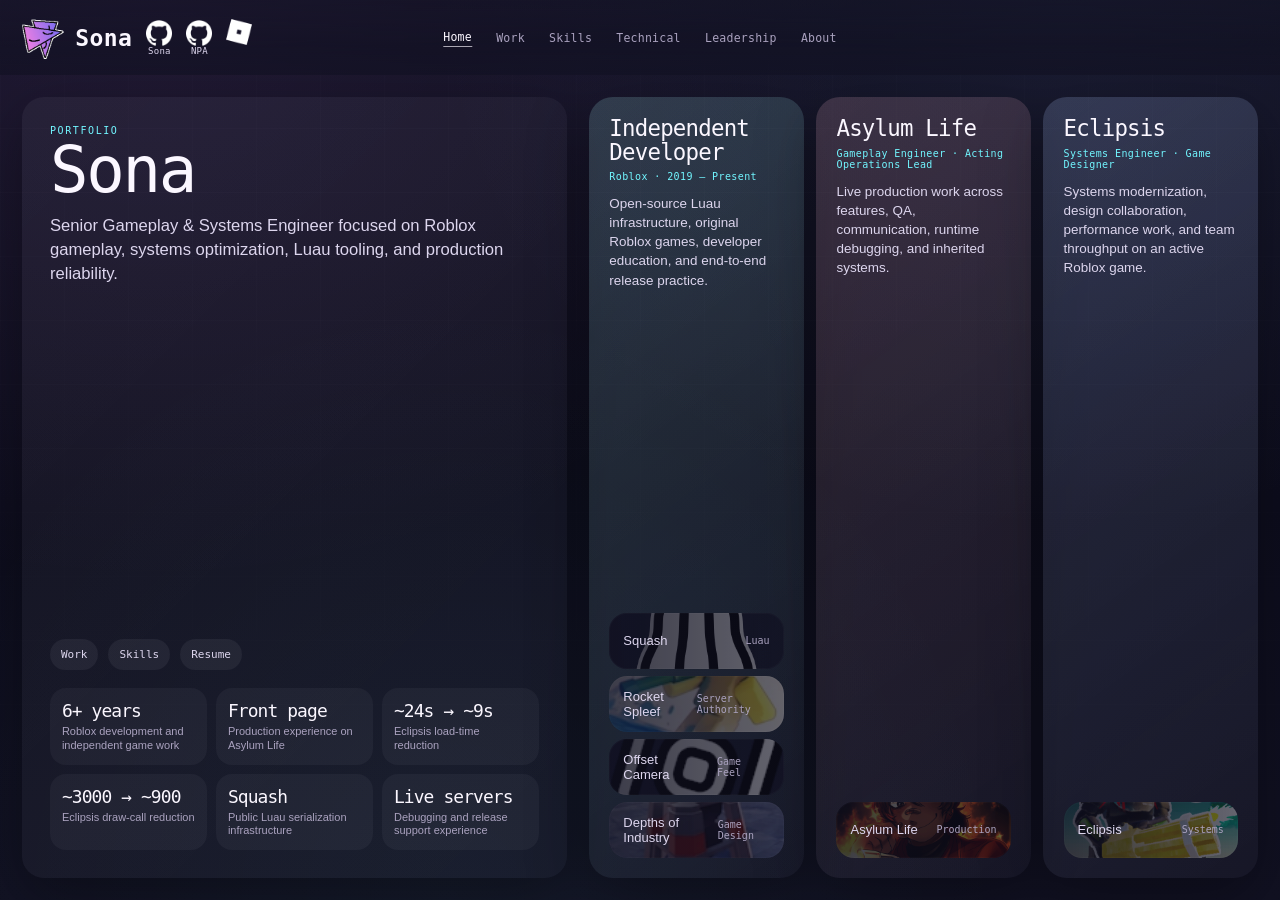
==== commit b63311f5: "Rename Signals to Skills" ====
--- a/index.html
+++ b/index.html
@@ -31,7 +31,7 @@
 		<nav class="main-nav" aria-label="Portfolio sections">
 			<a href="#home" data-route="home">Home</a>
 			<a href="#work" data-route="work">Work</a>
-			<a href="#signals" data-route="signals">Signals</a>
+			<a href="#skills" data-route="skills">Skills</a>
 			<a href="#technical" data-route="technical">Technical</a>
 			<a href="#leadership" data-route="leadership">Leadership</a>
 			<a href="#about" data-route="about">About</a>
--- a/styles.css
+++ b/styles.css
@@ -1,12 +1,14 @@
 :root {
-	--bg: #050914;
-	--bg-2: #081122;
-	--ink: #f5f7ff;
-	--muted: #9ca8bc;
-	--soft: #cfd6e7;
-	--blue: #82a8ff;
-	--cyan: #75fff3;
-	--violet: #c7a6ff;
+	--bg: #111122;
+	--bg-2: #17172e;
+	--ink: #fbf7ff;
+	--muted: #aaa2bf;
+	--soft: #ddd6ee;
+	--blue: #8ea5ff;
+	--cyan: #72f6ff;
+	--violet: #aa7cff;
+	--magenta: #d77cff;
+	--pink: #ee8bff;
 	--warm: #ffd28a;
 	--danger: #ff889f;
 	--panel: rgba(255, 255, 255, 0.045);
@@ -15,7 +17,7 @@
 	--shadow: 0 18px 60px rgba(0, 0, 0, 0.34);
 	--display: "Cascadia Code ExtraLight", "Cascadia Code", "Cascadia Mono", Consolas, monospace;
 	--body: Inter, Aptos, "Segoe UI", Helvetica, Arial, sans-serif;
-	--header-height: 50px;
+	--header-height: 75px;
 	--page-pad: clamp(12px, 1.7vw, 26px);
 }
 
@@ -33,10 +35,13 @@
 	color: var(--ink);
 	font-family: var(--body);
 	font-weight: 300;
-	background:
-		radial-gradient(circle at 12% 10%, rgba(117, 255, 243, 0.11), transparent 28%),
-		radial-gradient(circle at 86% 16%, rgba(130, 168, 255, 0.13), transparent 30%),
-		linear-gradient(180deg, #050914 0%, #070b18 48%, #050914 100%);
+	background-color: var(--bg);
+	background-image:
+		radial-gradient(ellipse at 12% 0%, rgba(215, 124, 255, 0.085), transparent 46%),
+		radial-gradient(ellipse at 83% 0%, rgba(142, 165, 255, 0.075), transparent 42%),
+		radial-gradient(ellipse at 35% 100%, rgba(114, 246, 255, 0.04), transparent 48%),
+		linear-gradient(180deg, #111122 0%, #0d0d1d 56%, #111122 100%);
+	background-attachment: fixed;
 	overflow-x: hidden;
 }
 
@@ -64,14 +69,17 @@
 	grid-template-columns: auto auto auto 1fr;
 	align-items: center;
 	gap: 10px;
-	padding: 5px clamp(8px, 1.25vw, 18px) 4px;
-	background: linear-gradient(180deg, rgba(5, 9, 20, 0.95), rgba(5, 9, 20, 0.72));
+	padding: 8px clamp(10px, 1.5vw, 22px) 7px;
+	background:
+		linear-gradient(180deg, rgba(17, 17, 34, 0.74), rgba(17, 17, 34, 0.60)),
+		radial-gradient(ellipse at 12% 0%, rgba(215, 124, 255, 0.08), transparent 45%),
+		radial-gradient(ellipse at 83% 0%, rgba(142, 165, 255, 0.06), transparent 42%);
 	backdrop-filter: blur(16px);
 }
 
 .brand-logo {
-	width: 34px;
-	height: 34px;
+	width: 46px;
+	height: 46px;
 	display: grid;
 	place-items: center;
 	border-radius: 12px;
@@ -81,7 +89,7 @@
 
 .brand-logo:hover {
 	transform: rotate(-7deg) scale(1.045);
-	filter: drop-shadow(0 0 12px rgba(117, 255, 243, 0.28));
+	filter: drop-shadow(0 0 12px rgba(239, 123, 255, 0.26));
 }
 
 .brand-logo img,
@@ -101,7 +109,7 @@
 .brand-name {
 	font-family: var(--display);
 	font-weight: 800;
-	font-size: 17px;
+	font-size: 23px;
 	letter-spacing: 0.02em;
 	line-height: 1;
 	user-select: none;
@@ -110,9 +118,9 @@
 
 .account-links {
 	display: flex;
-	align-items: center;
-	gap: 12px;
-	margin-left: 2px;
+	align-items: flex-start;
+	gap: 14px;
+	margin-left: 4px;
 }
 
 .account-button,
@@ -132,28 +140,28 @@
 
 .account-button {
 	display: grid;
-	grid-template-rows: 20px 9px;
+	grid-template-rows: 27px 11px;
 	align-items: center;
 	justify-items: center;
 	gap: 0;
 	min-width: 24px;
 	color: var(--soft);
 	font-family: var(--display);
-	font-size: 8px;
+	font-size: 9px;
 	line-height: 1;
 	letter-spacing: 0.03em;
 	transition: transform 160ms ease, color 160ms ease, filter 160ms ease;
 }
 
 .account-button img {
-	width: 20px;
-	height: 20px;
+	width: 26px;
+	height: 26px;
 	object-fit: contain;
 }
 
 .icon-button {
-	width: 20px;
-	height: 20px;
+	width: 26px;
+	height: 26px;
 	display: grid;
 	place-items: center;
 	transition: transform 160ms ease, filter 160ms ease;
@@ -165,16 +173,20 @@
 .icon-button:hover {
 	transform: translateY(-2px);
 	color: var(--cyan);
-	filter: drop-shadow(0 0 10px rgba(117, 255, 243, 0.25));
+	filter: drop-shadow(0 0 10px rgba(239, 123, 255, 0.25));
 }
 
 .main-nav {
-	justify-self: end;
+	position: absolute;
+	left: 50%;
+	top: 50%;
+	transform: translate(-50%, -50%);
 	display: flex;
 	align-items: center;
+	justify-content: center;
 	gap: clamp(6px, 0.8vw, 12px);
 	font-family: var(--display);
-	font-size: clamp(10px, 0.85vw, 12px);
+	font-size: clamp(10px, 0.9vw, 13px);
 	letter-spacing: 0.02em;
 }
 
@@ -354,8 +366,8 @@
 .tile-link:hover {
 	transform: translateY(-2px);
 	color: var(--ink);
-	background: rgba(117, 255, 243, 0.11);
-	box-shadow: 0 10px 35px rgba(117, 255, 243, 0.09);
+	background: rgba(239, 123, 255, 0.12);
+	box-shadow: 0 10px 35px rgba(239, 123, 255, 0.10);
 }
 
 .metric-strip {
@@ -446,27 +458,57 @@
 }
 
 .project-line {
+	position: relative;
 	display: flex;
 	align-items: center;
 	justify-content: space-between;
-	gap: 10px;
-	padding: 8px 9px;
-	border-radius: 14px;
-	background: rgba(0,0,0,0.16);
-	color: var(--soft);
-	font-size: 11px;
-	transition: transform 160ms ease, background 160ms ease, color 160ms ease;
+	gap: 12px;
+	min-height: 56px;
+	padding: 12px 14px;
+	border-radius: 18px;
+	overflow: hidden;
+	background:
+		linear-gradient(90deg, rgba(17,17,34,0.92), rgba(17,17,34,0.72)),
+		var(--line-img) center / cover;
+	color: var(--soft);
+	font-size: 13px;
+	box-shadow: inset 0 0 0 1px rgba(255,255,255,0.02);
+	transition: transform 160ms ease, background 160ms ease, color 160ms ease, box-shadow 160ms ease;
+}
+
+.project-line::before {
+	content: "";
+	position: absolute;
+	inset: 0;
+	background: var(--line-img) center / cover;
+	opacity: 0.18;
+	filter: saturate(0.9) brightness(0.7);
+	transition: opacity 160ms ease, transform 220ms ease;
 }
 
 .project-line:hover {
-	transform: translateX(3px);
-	background: rgba(117, 255, 243, 0.09);
+	transform: translateX(4px) translateY(-1px);
 	color: var(--ink);
+	box-shadow: inset 0 0 0 1px rgba(239,123,255,0.13), 0 12px 30px rgba(239,123,255,0.07);
+}
+
+.project-line:hover::before {
+	opacity: 0.28;
+	transform: scale(1.04);
+}
+
+.project-line span {
+	position: relative;
+	z-index: 1;
+}
+
+.project-line span:first-child {
+	font-weight: 500;
 }
 
 .project-line span:last-child {
 	font-family: var(--display);
-	font-size: 9px;
+	font-size: 10px;
 	color: var(--muted);
 }
 
@@ -515,7 +557,7 @@
 
 .project-card:hover {
 	transform: translateY(-5px);
-	filter: drop-shadow(0 0 22px rgba(117, 255, 243, 0.10));
+	filter: drop-shadow(0 0 22px rgba(239, 123, 255, 0.10));
 }
 
 .project-thumb {
@@ -585,7 +627,7 @@
 .signal-card,
 .domain-card,
 .lead-card {
-	min-height: 165px;
+	min-height: 180px;
 	padding: 16px;
 	border-radius: 22px;
 	background: linear-gradient(135deg, var(--panel), rgba(255,255,255,0.024));
@@ -597,7 +639,7 @@
 .domain-card:hover,
 .lead-card:hover {
 	transform: translateY(-4px);
-	background: linear-gradient(135deg, var(--panel-strong), rgba(117,255,243,0.035));
+	background: linear-gradient(135deg, var(--panel-strong), rgba(239,123,255,0.045));
 }
 
 .signal-card h3,
@@ -617,19 +659,43 @@
 }
 
 .link-cluster {
-	display: flex;
-	flex-wrap: wrap;
-	gap: 7px;
-}
-
-.link-cluster a {
-	color: var(--cyan);
-	font-family: var(--display);
-	font-size: 10px;
-	transition: color 160ms ease;
-}
-
-.link-cluster a:hover { color: var(--ink); }
+	display: grid;
+	grid-template-columns: repeat(2, minmax(0, 1fr));
+	gap: 8px;
+}
+
+.skill-project-tag {
+	display: inline-flex;
+	align-items: center;
+	justify-content: space-between;
+	gap: 14px;
+	min-height: 34px;
+	padding: 8px 13px;
+	border-radius: 999px;
+	background: rgba(255,255,255,0.055);
+	font-family: var(--display);
+	font-size: 11px;
+	color: var(--soft);
+	transition: transform 160ms ease, color 160ms ease, box-shadow 160ms ease, background 160ms ease;
+}
+
+.skill-project-tag span,
+.skill-project-tag small {
+	position: relative;
+	z-index: 1;
+}
+
+.skill-project-tag small {
+	font-size: 9px;
+	color: var(--muted);
+}
+
+.skill-project-tag:hover {
+	transform: translateY(-2px);
+	color: var(--ink);
+	background: rgba(215, 124, 255, 0.12);
+	box-shadow: 0 12px 28px rgba(183, 140, 255, 0.10);
+}
 
 .technical-board {
 	display: grid;
@@ -709,7 +775,7 @@
 
 .case-layout {
 	display: grid;
-	grid-template-columns: minmax(280px, 0.9fr) minmax(360px, 1.35fr);
+	grid-template-columns: minmax(280px, 0.78fr) minmax(360px, 1.42fr);
 	gap: 14px;
 	align-items: stretch;
 	flex: 1;
@@ -724,20 +790,33 @@
 	min-height: 0;
 }
 
+.case-side {
+	justify-content: start;
+}
+
 .case-hero {
 	position: relative;
-	min-height: 240px;
+	display: block;
+	height: clamp(190px, 32vh, 300px);
+	flex: 0 0 auto;
 	border-radius: 26px;
 	overflow: hidden;
-	background: var(--panel);
+	background: linear-gradient(145deg, rgba(239,123,255,0.06), rgba(255,255,255,0.026));
 	box-shadow: var(--shadow);
+	transition: transform 180ms ease, filter 180ms ease, box-shadow 180ms ease;
+}
+
+.case-hero:hover {
+	transform: translateY(-3px);
+	filter: drop-shadow(0 0 20px rgba(239, 123, 255, 0.10));
 }
 
 .case-hero img {
 	width: 100%;
 	height: 100%;
-	object-fit: cover;
-	filter: saturate(0.8) brightness(0.7);
+	object-fit: contain;
+	padding: 16px;
+	filter: saturate(0.86) brightness(0.76);
 }
 
 .case-hero-text {
@@ -763,7 +842,7 @@
 .detail-box,
 .media-box,
 .story-card {
-	padding: 15px;
+	padding: 14px;
 	border-radius: 20px;
 	background: linear-gradient(135deg, var(--panel), rgba(255,255,255,0.02));
 	box-shadow: var(--shadow);
@@ -854,7 +933,7 @@
 		min-height: var(--header-height);
 	}
 	.account-links { grid-column: 3; justify-self: start; }
-	.main-nav { grid-column: 1 / -1; justify-self: start; overflow-x: auto; width: 100%; padding-bottom: 2px; }
+	.main-nav { position: static; transform: none; grid-column: 1 / -1; justify-content: center; overflow-x: auto; width: 100%; padding-bottom: 2px; }
 	.app-shell { min-height: calc(100vh - 76px); }
 	.home-grid, .about-layout, .case-layout { grid-template-columns: 1fr; }
 	.pillar-grid { grid-template-columns: repeat(3, minmax(210px, 1fr)); overflow-x: auto; padding-bottom: 8px; }
@@ -865,13 +944,13 @@
 }
 
 @media (max-width: 720px) {
-	:root { --header-height: 46px; --page-pad: 10px; }
+	:root { --header-height: 62px; --page-pad: 10px; }
 	.site-header { gap: 8px; }
-	.brand-logo { width: 30px; height: 30px; }
-	.brand-name { font-size: 15px; }
+	.brand-logo { width: 38px; height: 38px; }
+	.brand-name { font-size: 18px; }
 	.account-links { gap: 9px; }
-	.account-button { grid-template-rows: 18px 8px; font-size: 7px; }
-	.account-button img, .icon-button { width: 18px; height: 18px; }
+	.account-button { grid-template-rows: 22px 9px; font-size: 7px; }
+	.account-button img, .icon-button { width: 22px; height: 22px; }
 	.main-nav a { padding: 6px 5px; }
 	.metric-strip, .work-grid, .support-grid, .matrix-grid, .lead-grid, .technical-board, .case-grid-2, .metric-row { grid-template-columns: 1fr; }
 	.pillar-grid { grid-template-columns: 1fr; overflow: visible; }
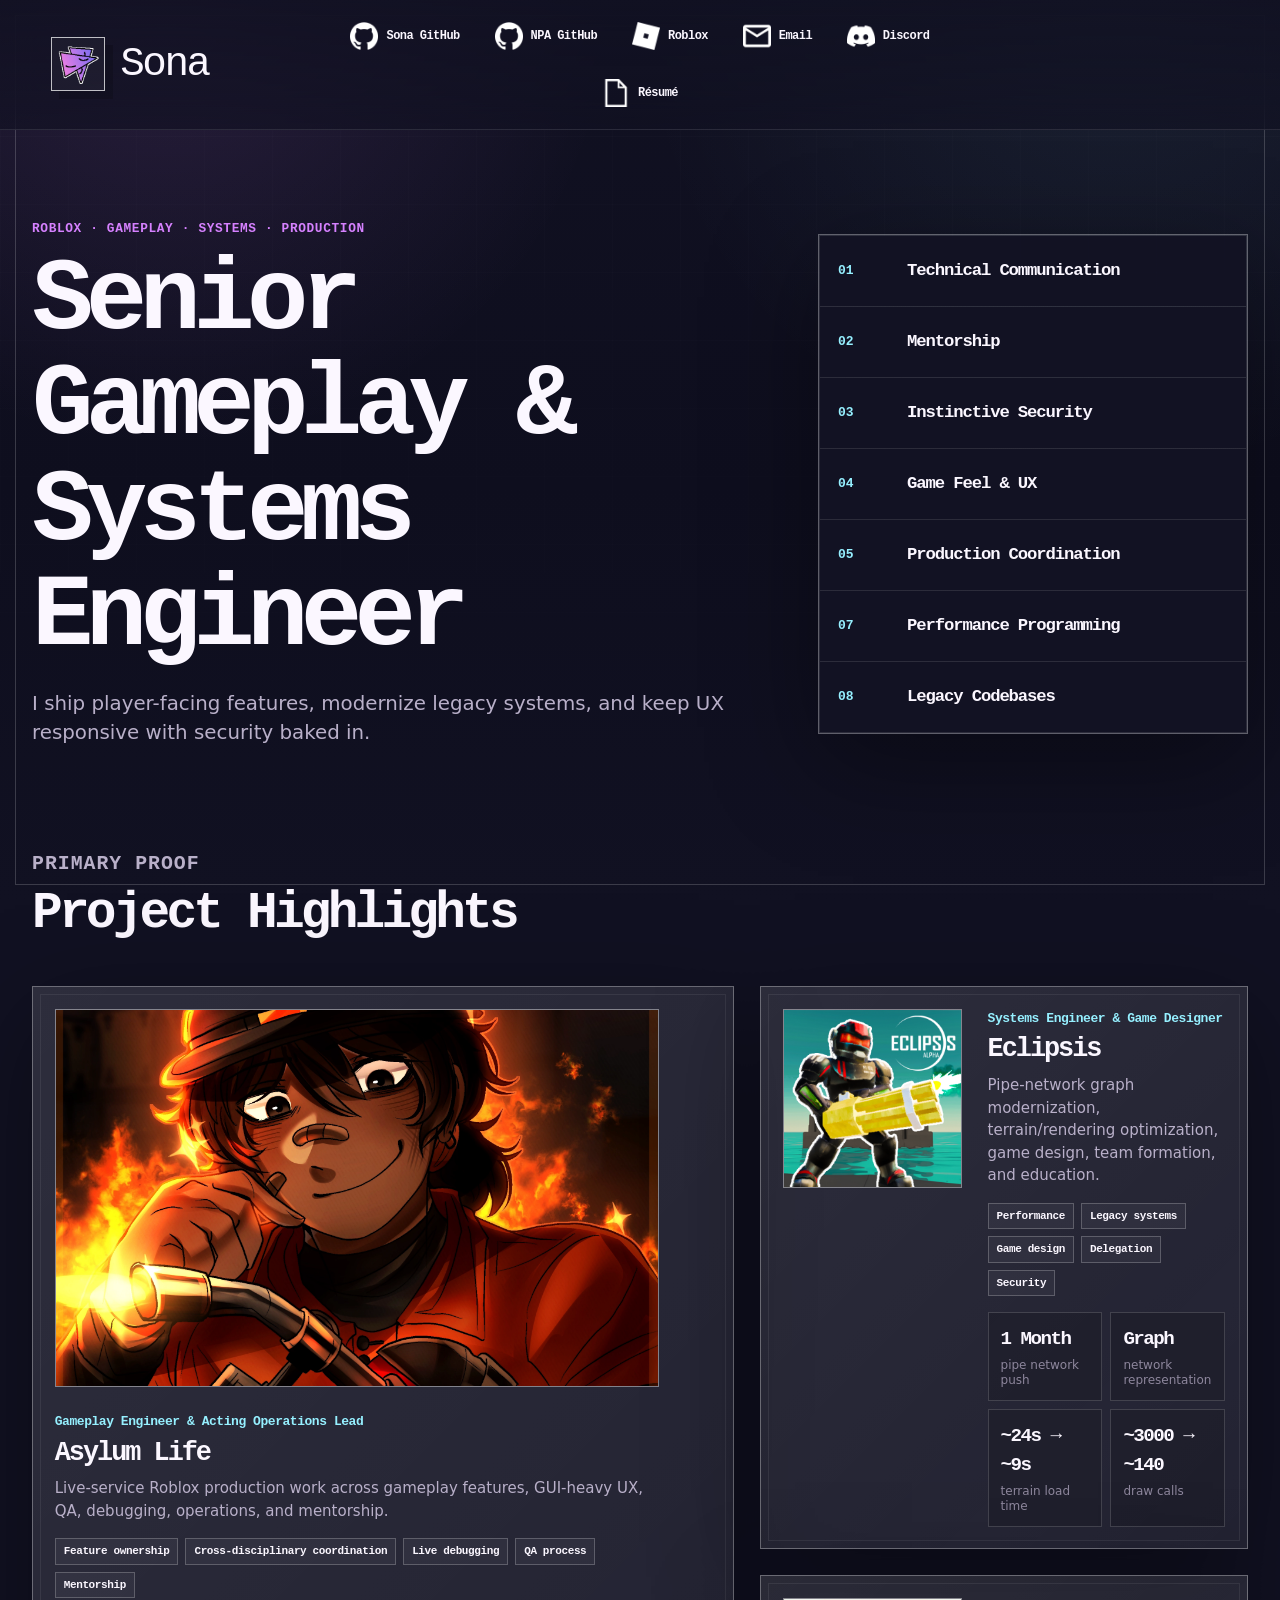
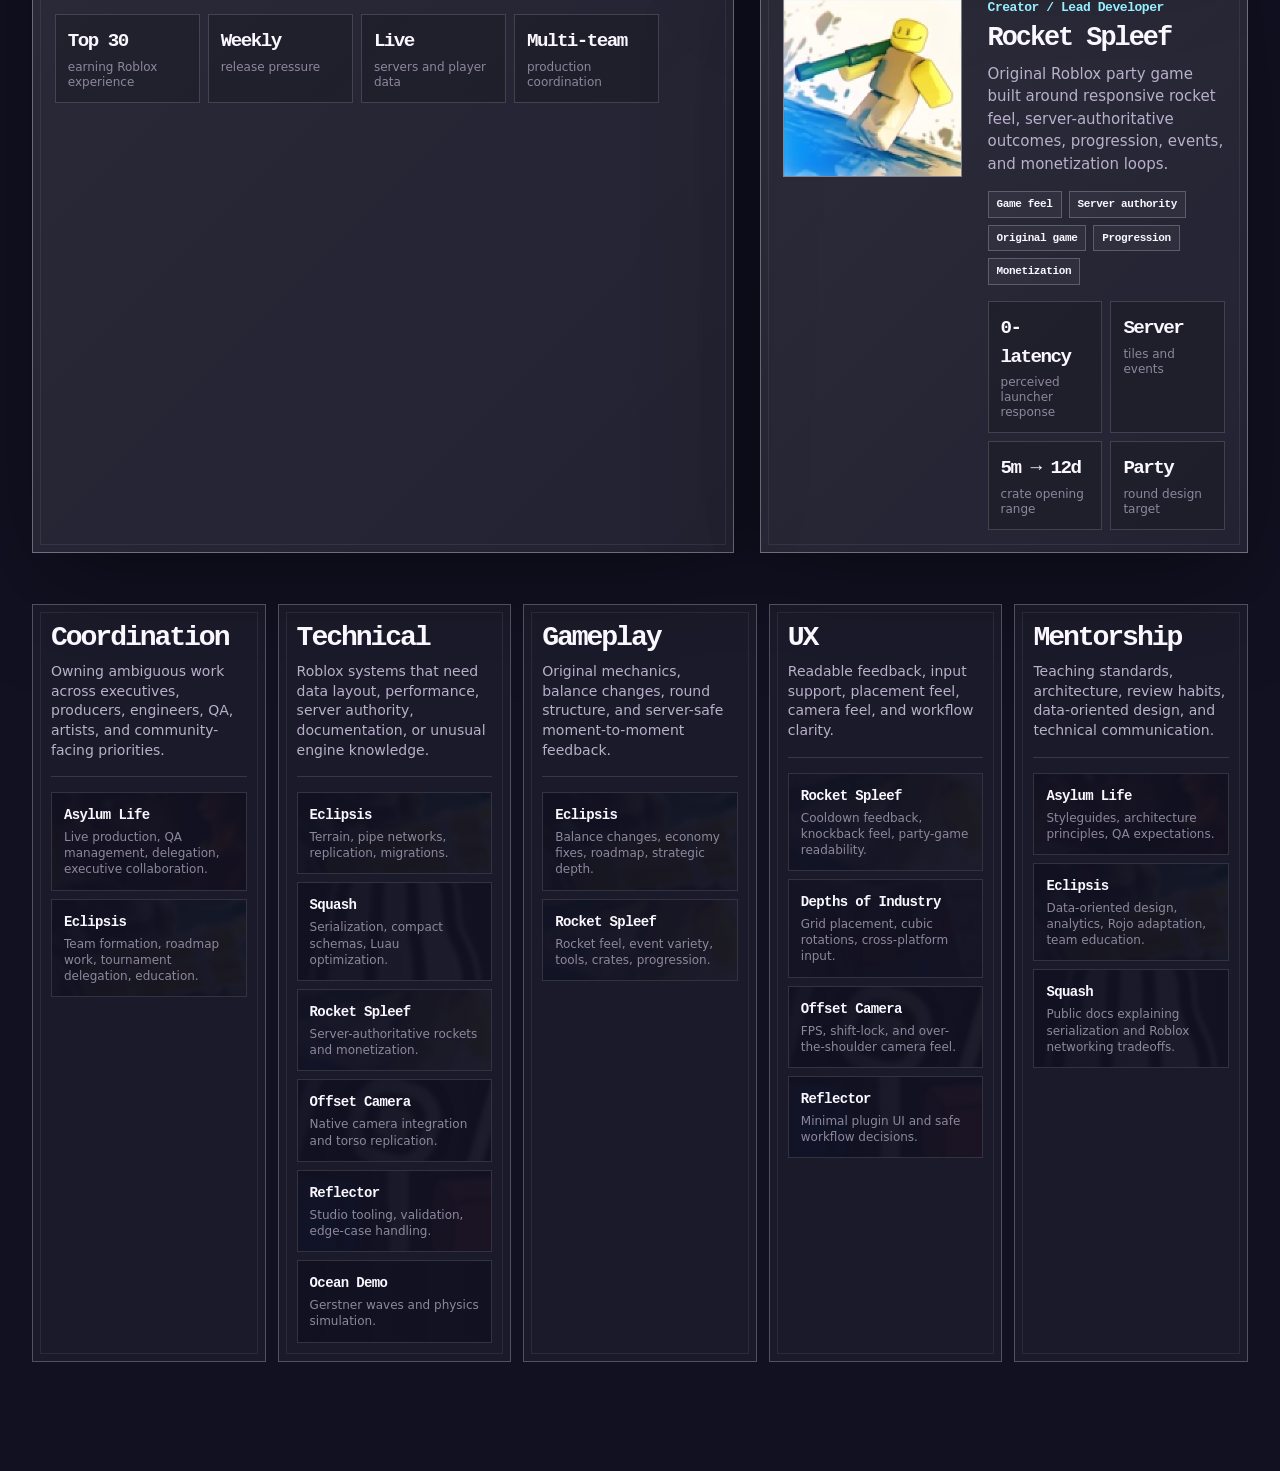
==== commit 966ad4fa: "Migrating to new layout and solidifying content" ====
--- a/index.html
+++ b/index.html
@@ -3,46 +3,48 @@
 <head>
 	<meta charset="utf-8" />
 	<meta name="viewport" content="width=device-width, initial-scale=1" />
-	<title>Sona · Senior Gameplay & Systems Engineer</title>
-	<meta name="description" content="Sona's Roblox gameplay, systems, tooling, production, and leadership portfolio." />
+	<title>Sona · Senior Roblox Gameplay Engineer</title>
+	<meta name="description" content="Sona's Roblox gameplay engineering portfolio for live-service gameplay, systems, UX, tooling, coordination, and mentorship." />
 	<link rel="stylesheet" href="styles.css" />
 </head>
 <body>
-	<header class="site-header" aria-label="Primary header">
-		<a class="brand-logo hit" href="#home" aria-label="Return home">
-			<img src="assets/Sona.webp" alt="Sona profile icon" />
+	<header class="site-header" aria-label="Portfolio header">
+		<a class="brand" href="#/" aria-label="Return to landing page">
+			<span class="brand-mark"><img src="assets/Sona.webp" alt="Sona icon" /></span>
+			<span class="brand-name">Sona</span>
 		</a>
-		<div class="brand-name" aria-label="Sona">Sona</div>
 
-		<nav class="account-links" aria-label="External profiles">
-			<a class="account-button" href="https://github.com/SolarScuffle-Bot" target="_blank" rel="noopener noreferrer" aria-label="Open Sona GitHub">
+		<nav class="profile-links" aria-label="External links">
+			<a class="profile-link icon-with-label" href="https://github.com/SolarScuffle-Bot" target="_blank" rel="noopener noreferrer" aria-label="Open Sona GitHub">
 				<img src="assets/Github.webp" alt="" />
-				<span>Sona</span>
+				<span>Sona GitHub</span>
 			</a>
-			<a class="account-button" href="https://github.com/3065325" target="_blank" rel="noopener noreferrer" aria-label="Open NPA GitHub">
+			<a class="profile-link icon-with-label" href="https://github.com/3065325" target="_blank" rel="noopener noreferrer" aria-label="Open NPA GitHub">
 				<img src="assets/Github.webp" alt="" />
-				<span>NPA</span>
+				<span>NPA GitHub</span>
 			</a>
-			<a class="icon-button" href="https://www.roblox.com/users/2722909519/profile" target="_blank" rel="noopener noreferrer" aria-label="Open Sona Roblox profile">
+			<a class="profile-link icon-with-label" href="https://www.roblox.com/users/2722909519/profile" target="_blank" rel="noopener noreferrer" aria-label="Open Sona Roblox profile">
 				<img src="assets/Roblox.webp" alt="" />
+				<span>Roblox</span>
+			</a>
+			<a class="profile-link icon-with-label" href="mailto:synapsescuffle@gmail.com" aria-label="Email Sona">
+				<img src="assets/Email.webp" alt="" />
+				<span>Email</span>
+			</a>
+			<a class="profile-link icon-with-label" href="https://discord.com/users/864793728879558667" target="_blank" rel="noopener noreferrer" aria-label="Open Discord profile">
+				<img src="assets/Discord.webp" alt="" />
+				<span>Discord</span>
+			</a>
+			<a class="profile-link icon-with-label" href="assets/Sona_Resume.pdf" target="_blank" rel="noopener noreferrer" aria-label="Open résumé">
+				<img src="assets/Resume.webp" alt="" />
+				<span>Résumé</span>
 			</a>
 		</nav>
 
-		<nav class="main-nav" aria-label="Portfolio sections">
-			<a href="#home" data-route="home">Home</a>
-			<a href="#work" data-route="work">Work</a>
-			<a href="#skills" data-route="skills">Skills</a>
-			<a href="#technical" data-route="technical">Technical</a>
-			<a href="#leadership" data-route="leadership">Leadership</a>
-			<a href="#about" data-route="about">About</a>
-		</nav>
+		<div class="header-balance" aria-hidden="true"></div>
 	</header>
 
-	<main id="app" class="app-shell" tabindex="-1" aria-live="polite"></main>
-
-	<template id="route-template">
-		<section class="route-view"></section>
-	</template>
+	<main id="app" class="app-shell" tabindex="-1"></main>
 
 	<script src="app.js"></script>
 </body>
--- a/styles.css
+++ b/styles.css
@@ -1,27 +1,27 @@
 :root {
 	--bg: #111122;
-	--bg-2: #17172e;
-	--ink: #fbf7ff;
-	--muted: #aaa2bf;
-	--soft: #ddd6ee;
-	--blue: #8ea5ff;
-	--cyan: #72f6ff;
-	--violet: #aa7cff;
-	--magenta: #d77cff;
-	--pink: #ee8bff;
-	--warm: #ffd28a;
-	--danger: #ff889f;
-	--panel: rgba(255, 255, 255, 0.045);
-	--panel-strong: rgba(255, 255, 255, 0.075);
-	--panel-soft: rgba(255, 255, 255, 0.028);
-	--shadow: 0 18px 60px rgba(0, 0, 0, 0.34);
-	--display: "Cascadia Code ExtraLight", "Cascadia Code", "Cascadia Mono", Consolas, monospace;
-	--body: Inter, Aptos, "Segoe UI", Helvetica, Arial, sans-serif;
-	--header-height: 75px;
-	--page-pad: clamp(12px, 1.7vw, 26px);
-}
-
-* { box-sizing: border-box; }
+	--bg-deep: #0b0b18;
+	--panel: rgba(255, 255, 255, 0.052);
+	--panel-strong: rgba(255, 255, 255, 0.088);
+	--panel-soft: rgba(255, 255, 255, 0.026);
+	--line: rgba(255, 255, 255, 0.72);
+	--line-soft: rgba(255, 255, 255, 0.17);
+	--text: #fbf7ff;
+	--muted: #b9b0c9;
+	--quiet: #8e879d;
+	--violet: #d681ff;
+	--cyan: #96f0ff;
+	--warm: #ffe19b;
+	--display: "Cascadia Code", "Cascadia Mono", Consolas, "Liberation Mono", monospace;
+	--body: Inter, Aptos, "Segoe UI", system-ui, sans-serif;
+	--radius: 0px;
+	--shadow: 0 28px 100px rgba(0, 0, 0, 0.38);
+	--page: min(1500px, calc(100vw - clamp(28px, 5vw, 96px)));
+}
+
+* {
+	box-sizing: border-box;
+}
 
 html {
 	min-height: 100%;
@@ -32,15 +32,14 @@
 body {
 	min-height: 100vh;
 	margin: 0;
-	color: var(--ink);
+	color: var(--text);
 	font-family: var(--body);
-	font-weight: 300;
-	background-color: var(--bg);
-	background-image:
-		radial-gradient(ellipse at 12% 0%, rgba(215, 124, 255, 0.085), transparent 46%),
-		radial-gradient(ellipse at 83% 0%, rgba(142, 165, 255, 0.075), transparent 42%),
-		radial-gradient(ellipse at 35% 100%, rgba(114, 246, 255, 0.04), transparent 48%),
-		linear-gradient(180deg, #111122 0%, #0d0d1d 56%, #111122 100%);
+	font-weight: 350;
+	line-height: 1.5;
+	background:
+		radial-gradient(circle at 13% 0%, rgba(214, 129, 255, 0.12), transparent 28rem),
+		radial-gradient(circle at 87% 0%, rgba(150, 240, 255, 0.075), transparent 30rem),
+		linear-gradient(180deg, var(--bg), #0e0e1e 54%, var(--bg));
 	background-attachment: fixed;
 	overflow-x: hidden;
 }
@@ -51,919 +50,1085 @@
 	inset: 0;
 	pointer-events: none;
 	background-image:
-		linear-gradient(rgba(255,255,255,0.022) 1px, transparent 1px),
-		linear-gradient(90deg, rgba(255,255,255,0.02) 1px, transparent 1px);
-	background-size: 64px 64px;
-	mask-image: linear-gradient(to bottom, rgba(0,0,0,0.72), rgba(0,0,0,0.12));
-}
-
-button, a { font: inherit; }
-a { color: inherit; text-decoration: none; }
+		linear-gradient(rgba(255, 255, 255, 0.025) 1px, transparent 1px),
+		linear-gradient(90deg, rgba(255, 255, 255, 0.021) 1px, transparent 1px);
+	background-size: 68px 68px;
+	mask-image: linear-gradient(to bottom, rgba(0, 0, 0, 0.7), rgba(0, 0, 0, 0.07));
+}
+
+body::after {
+	content: "";
+	position: fixed;
+	inset: 15px;
+	pointer-events: none;
+	border: 1px solid rgba(255, 255, 255, 0.18);
+}
+
+button,
+a {
+	font: inherit;
+}
+
+a {
+	color: inherit;
+	text-decoration: none;
+}
+
+img {
+	max-width: 100%;
+}
 
 .site-header {
 	position: sticky;
 	top: 0;
 	z-index: 20;
-	height: var(--header-height);
-	display: grid;
-	grid-template-columns: auto auto auto 1fr;
+	display: grid;
+	grid-template-columns: minmax(210px, 1fr) auto minmax(210px, 1fr);
 	align-items: center;
-	gap: 10px;
-	padding: 8px clamp(10px, 1.5vw, 22px) 7px;
-	background:
-		linear-gradient(180deg, rgba(17, 17, 34, 0.74), rgba(17, 17, 34, 0.60)),
-		radial-gradient(ellipse at 12% 0%, rgba(215, 124, 255, 0.08), transparent 45%),
-		radial-gradient(ellipse at 83% 0%, rgba(142, 165, 255, 0.06), transparent 42%);
-	backdrop-filter: blur(16px);
-}
-
-.brand-logo {
-	width: 46px;
-	height: 46px;
+	gap: clamp(16px, 3vw, 48px);
+	min-height: 82px;
+	padding: 14px clamp(22px, 4vw, 58px);
+	background: linear-gradient(180deg, rgba(17, 17, 34, 0.88), rgba(17, 17, 34, 0.66));
+	backdrop-filter: blur(18px);
+	border-bottom: 1px solid rgba(255, 255, 255, 0.11);
+}
+
+.brand {
+	display: inline-grid;
+	grid-template-columns: 54px auto;
+	align-items: center;
+	gap: 15px;
+	min-width: max-content;
+}
+
+.brand-mark {
+	width: 54px;
+	height: 54px;
 	display: grid;
 	place-items: center;
-	border-radius: 12px;
-	transition: transform 180ms ease, filter 180ms ease;
-	transform-origin: 52% 52%;
-}
-
-.brand-logo:hover {
-	transform: rotate(-7deg) scale(1.045);
-	filter: drop-shadow(0 0 12px rgba(239, 123, 255, 0.26));
-}
-
-.brand-logo img,
-.account-button img,
-.icon-button img,
-.project-thumb img,
-.media-box img,
-.case-image img {
+	border: 1px solid var(--line);
+	background: rgba(255, 255, 255, 0.035);
+	box-shadow: 8px 8px 0 rgba(0, 0, 0, 0.18);
+	transition: transform 160ms ease, border-color 160ms ease, box-shadow 160ms ease;
+}
+
+.brand:hover .brand-mark {
+	transform: rotate(-4deg) translateY(-1px);
+	border-color: var(--violet);
+	box-shadow: 8px 8px 0 rgba(214, 129, 255, 0.16);
+}
+
+.brand-mark img {
+	width: 44px;
+	height: 44px;
 	display: block;
-	width: 100%;
-	height: 100%;
 	object-fit: cover;
-	border: 0;
-	outline: 0;
 }
 
 .brand-name {
 	font-family: var(--display);
-	font-weight: 800;
-	font-size: 23px;
-	letter-spacing: 0.02em;
+	font-size: clamp(28px, 3.2vw, 45px);
+	font-weight: 450;
+	letter-spacing: -0.06em;
 	line-height: 1;
-	user-select: none;
-	pointer-events: none;
-}
-
-.account-links {
-	display: flex;
-	align-items: flex-start;
-	gap: 14px;
-	margin-left: 4px;
-}
-
-.account-button,
-.icon-button,
-.main-nav a,
-.link-pill,
-.project-card,
-.signal-card,
-.domain-card,
-.lead-card,
-.pillar-card,
-.metric-card,
-.tile-link,
-.small-action {
-	-webkit-tap-highlight-color: transparent;
-}
-
-.account-button {
-	display: grid;
-	grid-template-rows: 27px 11px;
-	align-items: center;
-	justify-items: center;
-	gap: 0;
-	min-width: 24px;
-	color: var(--soft);
-	font-family: var(--display);
-	font-size: 9px;
-	line-height: 1;
-	letter-spacing: 0.03em;
-	transition: transform 160ms ease, color 160ms ease, filter 160ms ease;
-}
-
-.account-button img {
-	width: 26px;
-	height: 26px;
-	object-fit: contain;
-}
-
-.icon-button {
-	width: 26px;
-	height: 26px;
-	display: grid;
-	place-items: center;
-	transition: transform 160ms ease, filter 160ms ease;
-}
-
-.icon-button img { object-fit: contain; }
-
-.account-button:hover,
-.icon-button:hover {
-	transform: translateY(-2px);
-	color: var(--cyan);
-	filter: drop-shadow(0 0 10px rgba(239, 123, 255, 0.25));
-}
-
-.main-nav {
-	position: absolute;
-	left: 50%;
-	top: 50%;
-	transform: translate(-50%, -50%);
+}
+
+.profile-links {
 	display: flex;
 	align-items: center;
 	justify-content: center;
-	gap: clamp(6px, 0.8vw, 12px);
-	font-family: var(--display);
-	font-size: clamp(10px, 0.9vw, 13px);
-	letter-spacing: 0.02em;
-}
-
-.main-nav a {
-	position: relative;
-	padding: 6px 7px;
-	color: var(--muted);
-	transition: color 160ms ease, transform 160ms ease;
-}
-
-.main-nav a:hover,
-.main-nav a.active {
-	color: var(--ink);
-	transform: translateY(-1px);
-}
-
-.main-nav a::after {
-	content: "";
-	position: absolute;
-	left: 7px;
-	right: 7px;
-	bottom: 3px;
-	height: 1px;
-	background: currentColor;
-	transform: scaleX(0);
-	transform-origin: left;
-	transition: transform 160ms ease;
-	opacity: 0.65;
-}
-
-.main-nav a:hover::after,
-.main-nav a.active::after { transform: scaleX(1); }
-
-.app-shell {
-	position: relative;
-	min-height: calc(100vh - var(--header-height));
-	padding: var(--page-pad);
-	outline: none !important;
-}
-
-.app-shell:focus,
-.app-shell:focus-visible,
-.route-view:focus,
-.route-view:focus-visible { outline: none !important; }
-
-.route-view {
-	position: relative;
-	min-height: calc(100vh - var(--header-height) - (var(--page-pad) * 2));
-	display: flex;
-	flex-direction: column;
-	gap: clamp(12px, 1.5vw, 22px);
-	animation: routeIn 260ms ease both;
-}
-
-.route-view.out { animation: routeOut 170ms ease both; }
-
-@keyframes routeIn {
-	from { opacity: 0; transform: translateY(8px) scale(0.996); filter: blur(3px); }
-	to { opacity: 1; transform: translateY(0) scale(1); filter: blur(0); }
-}
-
-@keyframes routeOut {
-	from { opacity: 1; transform: translateY(0); filter: blur(0); }
-	to { opacity: 0; transform: translateY(-5px); filter: blur(2px); }
-}
-
-.page-title-row {
-	display: grid;
-	grid-template-columns: 1fr auto;
-	gap: 18px;
-	align-items: end;
-}
-
-.kicker {
-	font-family: var(--display);
-	font-size: 10px;
-	letter-spacing: 0.16em;
-	text-transform: uppercase;
-	color: var(--cyan);
-	margin: 0 0 5px;
-}
-
-h1, h2, h3, p { margin-top: 0; }
-
-h1, h2, h3, .display-text {
-	font-family: var(--display);
-	font-weight: 300;
-	letter-spacing: -0.035em;
-}
-
-h1 {
-	font-size: clamp(30px, 5vw, 80px);
-	line-height: 0.92;
-	margin-bottom: 0;
-}
-
-h2 {
-	font-size: clamp(20px, 2.6vw, 42px);
-	line-height: 1;
-	margin: 0;
-}
-
-h3 {
-	font-size: clamp(14px, 1.4vw, 22px);
-	line-height: 1.05;
-	margin: 0;
-}
-
-.page-subtitle {
-	max-width: 720px;
-	margin: 8px 0 0;
-	color: var(--muted);
-	font-size: clamp(12px, 1.05vw, 15px);
-	line-height: 1.45;
-}
-
-.panel {
-	background: linear-gradient(135deg, var(--panel), rgba(255,255,255,0.022));
-	box-shadow: var(--shadow);
-	border-radius: 22px;
-}
-
-.home-grid {
-	flex: 1;
-	display: grid;
-	grid-template-columns: 1.1fr 1.35fr;
-	gap: clamp(14px, 1.7vw, 26px);
-	align-items: stretch;
-	min-height: 0;
-}
-
-.home-hero {
-	display: flex;
-	flex-direction: column;
-	justify-content: space-between;
-	padding: clamp(16px, 2.2vw, 32px);
-	overflow: hidden;
-}
-
-.home-hero h1 { max-width: 600px; }
-
-.thesis {
-	max-width: 560px;
-	margin: 14px 0 0;
-	font-size: clamp(14px, 1.3vw, 18px);
-	line-height: 1.45;
-	color: var(--soft);
-}
-
-.hero-actions {
-	display: flex;
+	gap: clamp(8px, 1vw, 15px);
 	flex-wrap: wrap;
-	gap: 10px;
-	margin-top: 24px;
-}
-
-.link-pill,
-.small-action,
-.tile-link {
+	justify-self: center;
+}
+
+.header-balance {
+	min-width: 1px;
+}
+
+.profile-link {
 	display: inline-flex;
 	align-items: center;
 	justify-content: center;
 	gap: 8px;
-	min-height: 31px;
-	padding: 7px 11px;
-	border-radius: 999px;
-	background: rgba(255,255,255,0.055);
-	color: var(--soft);
+	min-height: 42px;
+	padding: 7px 10px;
+	font-family: var(--display);
+	font-size: 12px;
+	font-weight: 750;
+	letter-spacing: -0.045em;
+	color: var(--text);
+	border: 1px solid transparent;
+	transition: transform 150ms ease, border-color 150ms ease, background 150ms ease;
+}
+
+.profile-link img {
+	width: 28px;
+	height: 28px;
+	display: block;
+	object-fit: contain;
+}
+
+.icon-only span {
+	position: absolute;
+	width: 1px;
+	height: 1px;
+	padding: 0;
+	overflow: hidden;
+	clip: rect(0, 0, 0, 0);
+	white-space: nowrap;
+	border: 0;
+}
+
+.profile-link:hover,
+.profile-link:focus-visible {
+	transform: translateY(-2px);
+	border-color: rgba(255, 255, 255, 0.42);
+	background: rgba(255, 255, 255, 0.055);
+	outline: none;
+}
+
+
+.app-shell {
+	position: relative;
+	width: var(--page);
+	margin: 0 auto;
+	padding: clamp(30px, 4vw, 66px) 0 clamp(52px, 7vw, 96px);
+}
+
+.app-shell:focus {
+	outline: none;
+}
+
+.route-view {
+	animation: view-in 280ms ease both;
+}
+
+@keyframes view-in {
+	from {
+		opacity: 0;
+		transform: translateY(8px);
+	}
+	to {
+		opacity: 1;
+		transform: translateY(0);
+	}
+}
+
+.hero {
+	display: grid;
+	grid-template-columns: minmax(0, 1fr) minmax(280px, 430px);
+	gap: clamp(22px, 4vw, 66px);
+	align-items: stretch;
+	padding: clamp(18px, 3vw, 42px) 0 clamp(28px, 4vw, 62px);
+}
+
+.hero-copy {
+	display: flex;
+	flex-direction: column;
+	justify-content: center;
+	min-height: 310px;
+}
+
+.eyebrow {
+	margin: 0 0 10px;
+	font-family: var(--display);
+	font-size: clamp(11px, 1vw, 13px);
+	font-weight: 800;
+	letter-spacing: 0.05em;
+	text-transform: uppercase;
+	color: var(--violet);
+}
+
+h1,
+h2,
+h3,
+p {
+	margin-top: 0;
+}
+
+h1,
+h2,
+h3 {
+	font-family: var(--display);
+	letter-spacing: -0.075em;
+	line-height: 1.03;
+}
+
+h1 {
+	max-width: 980px;
+	margin-bottom: 20px;
+	font-size: clamp(52px, 8vw, 118px);
+	font-weight: 900;
+}
+
+h2 {
+	margin-bottom: 8px;
+	font-size: clamp(32px, 4vw, 64px);
+	font-weight: 900;
+}
+
+h3 {
+	margin-bottom: 8px;
+	font-size: clamp(22px, 2.1vw, 34px);
+	font-weight: 850;
+}
+
+.hero-lede,
+.section-heading p,
+.case-pitch,
+.case-section-heading p,
+.bucket-head p {
+	max-width: 760px;
+	margin-bottom: 0;
+	color: var(--muted);
+	font-size: clamp(17px, 1.55vw, 22px);
+	line-height: 1.45;
+}
+
+.hero-panel {
+	align-self: center;
+	display: grid;
+	gap: 1px;
+	padding: 1px;
+	border: 1px solid rgba(255, 255, 255, 0.24);
+	background: rgba(255, 255, 255, 0.12);
+	box-shadow: var(--shadow);
+}
+
+.role-line {
+	display: grid;
+	grid-template-columns: 54px 1fr;
+	align-items: center;
+	gap: 15px;
+	min-height: 70px;
+	padding: 16px 18px;
+	background: rgba(17, 17, 34, 0.92);
+}
+
+.role-line span {
+	font-family: var(--display);
+	font-size: 13px;
+	font-weight: 800;
+	color: var(--cyan);
+}
+
+.role-line strong {
+	font-family: var(--display);
+	font-size: clamp(16px, 1.35vw, 21px);
+	letter-spacing: -0.065em;
+}
+
+.section-block {
+	margin-top: clamp(20px, 4vw, 68px);
+}
+
+.section-heading {
+	display: grid;
+	grid-template-columns: minmax(260px, 0.45fr) minmax(0, 0.55fr);
+	column-gap: clamp(24px, 4vw, 68px);
+	row-gap: 8px;
+	align-items: end;
+	margin-bottom: clamp(20px, 3vw, 40px);
+}
+
+.section-heading .eyebrow {
+	grid-column: 1 / -1;
+}
+
+.section-heading.compact {
+	grid-template-columns: 1fr;
+	max-width: 920px;
+}
+
+.highlight-grid {
+	display: grid;
+	grid-template-columns: minmax(0, 1.18fr) minmax(280px, 0.82fr);
+	gap: clamp(16px, 2vw, 28px);
+}
+
+.highlight-card {
+	position: relative;
+	display: grid;
+	grid-template-columns: minmax(170px, 0.43fr) minmax(0, 0.57fr);
+	gap: clamp(16px, 2vw, 28px);
+	min-height: 310px;
+	padding: clamp(15px, 1.7vw, 24px);
+	border: 1px solid rgba(255, 255, 255, 0.32);
+	background:
+		linear-gradient(135deg, rgba(255, 255, 255, 0.07), rgba(255, 255, 255, 0.025)),
+		var(--panel);
+	box-shadow: var(--shadow);
+}
+
+.highlight-card.featured {
+	grid-row: span 2;
+	grid-template-columns: 0.92fr;
+	align-content: start;
+	min-height: 680px;
+}
+
+.highlight-card::after,
+.case-section::after,
+.proof-bucket::after,
+.case-hero::after {
+	content: "";
+	position: absolute;
+	inset: 7px;
+	border: 1px solid rgba(255, 255, 255, 0.07);
+	pointer-events: none;
+}
+
+.highlight-media {
+	position: relative;
+	aspect-ratio: 1 / 1;
+	border: 1px solid rgba(255, 255, 255, 0.4);
+	background: rgba(255, 255, 255, 0.04);
+	overflow: hidden;
+}
+
+.highlight-card.featured .highlight-media {
+	aspect-ratio: 16 / 10;
+}
+
+.highlight-media img,
+.case-media img {
+	width: 100%;
+	height: 100%;
+	display: block;
+	object-fit: cover;
+	transition: transform 320ms ease, filter 320ms ease;
+}
+
+.highlight-card:hover .highlight-media img,
+.case-media:hover img {
+	transform: scale(1.025);
+	filter: saturate(1.08) contrast(1.03);
+}
+
+.highlight-body {
+	display: flex;
+	flex-direction: column;
+	gap: 16px;
+	justify-content: space-between;
+}
+
+.project-role,
+.case-role {
+	margin: 0 0 8px;
+	font-family: var(--display);
+	font-size: 13px;
+	font-weight: 800;
+	letter-spacing: -0.035em;
+	color: var(--cyan);
+}
+
+.highlight-body h3 {
+	margin-bottom: 10px;
+}
+
+.highlight-body p:not(.project-role) {
+	margin: 0;
+	color: var(--muted);
+	font-size: 15px;
+}
+
+.proof-pills {
+	display: flex;
+	flex-wrap: wrap;
+	gap: 7px;
+}
+
+.proof-pills span {
+	display: inline-flex;
+	align-items: center;
+	min-height: 25px;
+	padding: 4px 8px;
 	font-family: var(--display);
 	font-size: 11px;
-	line-height: 1;
-	transition: transform 160ms ease, background 160ms ease, color 160ms ease, box-shadow 160ms ease;
-}
-
-.link-pill:hover,
-.small-action:hover,
-.tile-link:hover {
+	font-weight: 800;
+	letter-spacing: -0.035em;
+	color: var(--text);
+	border: 1px solid rgba(255, 255, 255, 0.22);
+	background: rgba(255, 255, 255, 0.045);
+}
+
+.stat-grid {
+	display: grid;
+	grid-template-columns: repeat(4, minmax(0, 1fr));
+	gap: 8px;
+}
+
+.highlight-card:not(.featured) .stat-grid {
+	grid-template-columns: repeat(2, minmax(0, 1fr));
+}
+
+.stat-card {
+	min-height: 74px;
+	padding: 12px;
+	border: 1px solid rgba(255, 255, 255, 0.16);
+	background: rgba(0, 0, 0, 0.16);
+}
+
+.stat-card strong {
+	display: block;
+	margin-bottom: 4px;
+	font-family: var(--display);
+	font-size: clamp(17px, 1.5vw, 24px);
+	font-weight: 900;
+	letter-spacing: -0.08em;
+}
+
+.stat-card span {
+	display: block;
+	color: var(--quiet);
+	font-size: 12px;
+	line-height: 1.25;
+}
+
+.actions {
+	display: flex;
+	flex-wrap: wrap;
+	gap: 9px;
+}
+
+.action {
+	display: inline-flex;
+	align-items: center;
+	justify-content: center;
+	min-height: 40px;
+	padding: 9px 13px;
+	font-family: var(--display);
+	font-size: 12px;
+	font-weight: 850;
+	letter-spacing: -0.04em;
+	border: 1px solid rgba(255, 255, 255, 0.34);
+	transition: transform 150ms ease, background 150ms ease, border-color 150ms ease;
+}
+
+.action.primary {
+	color: #111122;
+	background: var(--text);
+	border-color: var(--text);
+}
+
+.action.secondary {
+	color: var(--text);
+	background: rgba(255, 255, 255, 0.04);
+}
+
+.action:hover,
+.action:focus-visible,
+.bucket-item:hover,
+.bucket-item:focus-visible,
+.back-link:hover,
+.back-link:focus-visible,
+.case-jump a:hover,
+.case-jump a:focus-visible {
 	transform: translateY(-2px);
-	color: var(--ink);
-	background: rgba(239, 123, 255, 0.12);
-	box-shadow: 0 10px 35px rgba(239, 123, 255, 0.10);
-}
-
-.metric-strip {
+	border-color: var(--violet);
+	outline: none;
+}
+
+.proof-index {
+	padding-bottom: 20px;
+}
+
+.proof-map {
+	display: grid;
+	grid-template-columns: repeat(5, minmax(0, 1fr));
+	gap: 12px;
+	align-items: stretch;
+}
+
+.proof-bucket {
+	position: relative;
+	display: flex;
+	flex-direction: column;
+	min-height: 100%;
+	padding: 18px;
+	border: 1px solid rgba(255, 255, 255, 0.24);
+	background: rgba(255, 255, 255, 0.04);
+}
+
+.bucket-head {
+	padding-bottom: 16px;
+	border-bottom: 1px solid rgba(255, 255, 255, 0.12);
+}
+
+.bucket-head h3 {
+	margin-bottom: 10px;
+	font-size: clamp(23px, 2.2vw, 34px);
+}
+
+.bucket-head p {
+	font-size: 14px;
+	line-height: 1.4;
+}
+
+.bucket-items {
+	display: grid;
+	gap: 8px;
+	margin-top: 15px;
+}
+
+.bucket-item {
+	position: relative;
+	isolation: isolate;
+	overflow: hidden;
+	display: grid;
+	gap: 3px;
+	padding: 12px;
+	border: 1px solid rgba(255, 255, 255, 0.12);
+	background: rgba(0, 0, 0, 0.14);
+	transition: transform 150ms ease, border-color 150ms ease, background 150ms ease;
+}
+
+.bucket-item::before {
+	content: "";
+	position: absolute;
+	inset: -18px;
+	z-index: -2;
+	background-image: var(--item-bg);
+	background-size: cover;
+	background-position: center;
+	filter: blur(2px) saturate(0.85) contrast(1.05);
+	opacity: 0.18;
+	transform: scale(1.08);
+	transition: opacity 150ms ease, transform 150ms ease, filter 150ms ease;
+}
+
+.bucket-item::after {
+	content: "";
+	position: absolute;
+	inset: 0;
+	z-index: -1;
+	background:
+		linear-gradient(90deg, rgba(17, 17, 34, 0.87), rgba(17, 17, 34, 0.72)),
+		rgba(0, 0, 0, 0.08);
+	pointer-events: none;
+}
+
+.bucket-item:hover::before,
+.bucket-item:focus-visible::before {
+	opacity: 0.28;
+	filter: blur(9px) saturate(1.03) contrast(1.08);
+	transform: scale(1.12);
+}
+
+.bucket-item strong {
+	font-family: var(--display);
+	font-size: 14px;
+	font-weight: 850;
+	letter-spacing: -0.045em;
+}
+
+.bucket-item span {
+	color: var(--quiet);
+	font-size: 12px;
+	line-height: 1.35;
+}
+
+.back-link {
+	display: inline-flex;
+	margin-bottom: 18px;
+	padding: 8px 10px;
+	font-family: var(--display);
+	font-size: 12px;
+	font-weight: 850;
+	letter-spacing: -0.04em;
+	border: 1px solid rgba(255, 255, 255, 0.2);
+	background: rgba(255, 255, 255, 0.035);
+	transition: transform 150ms ease, border-color 150ms ease;
+}
+
+.case-hero {
+	position: relative;
+	display: grid;
+	grid-template-columns: minmax(0, 1fr) minmax(270px, 480px);
+	gap: clamp(20px, 4vw, 58px);
+	align-items: stretch;
+	padding: clamp(20px, 3vw, 40px);
+	border: 1px solid rgba(255, 255, 255, 0.28);
+	background:
+		linear-gradient(135deg, rgba(255, 255, 255, 0.07), rgba(255, 255, 255, 0.028)),
+		var(--panel);
+	box-shadow: var(--shadow);
+}
+
+.case-hero-copy {
+	display: flex;
+	flex-direction: column;
+	justify-content: center;
+	gap: 16px;
+}
+
+.case-hero h1 {
+	font-size: clamp(52px, 7vw, 108px);
+	margin: 0;
+}
+
+.case-role {
+	margin: 0;
+	font-size: clamp(14px, 1.5vw, 18px);
+}
+
+.case-pitch {
+	font-size: clamp(17px, 1.5vw, 22px);
+}
+
+.case-media {
+	aspect-ratio: 1 / 1;
+	align-self: center;
+	border: 1px solid rgba(255, 255, 255, 0.38);
+	background: rgba(0, 0, 0, 0.15);
+	overflow: hidden;
+}
+
+.case-page > .stat-grid {
+	margin: clamp(14px, 2vw, 24px) 0 clamp(18px, 3vw, 34px);
+}
+
+.case-jump {
+	position: sticky;
+	top: 84px;
+	z-index: 10;
+	display: flex;
+	flex-wrap: wrap;
+	gap: 8px;
+	padding: 10px;
+	margin: 0 0 clamp(18px, 3vw, 34px);
+	border: 1px solid rgba(255, 255, 255, 0.14);
+	background: rgba(17, 17, 34, 0.78);
+	backdrop-filter: blur(14px);
+}
+
+.case-jump a {
+	display: inline-flex;
+	align-items: center;
+	min-height: 32px;
+	padding: 6px 9px;
+	font-family: var(--display);
+	font-size: 11px;
+	font-weight: 800;
+	letter-spacing: -0.04em;
+	color: var(--muted);
+	border: 1px solid rgba(255, 255, 255, 0.12);
+	background: rgba(255, 255, 255, 0.032);
+	transition: transform 150ms ease, color 150ms ease, border-color 150ms ease;
+}
+
+.case-jump a:hover,
+.case-jump a:focus-visible {
+	color: var(--text);
+}
+
+.case-sections {
+	display: grid;
+	gap: clamp(14px, 2vw, 24px);
+}
+
+.case-section {
+	position: relative;
+	display: grid;
+	grid-template-columns: minmax(230px, 0.32fr) minmax(0, 0.68fr);
+	gap: clamp(18px, 3vw, 38px);
+	padding: clamp(18px, 3vw, 34px);
+	border: 1px solid rgba(255, 255, 255, 0.2);
+	background: rgba(255, 255, 255, 0.038);
+}
+
+.case-section-heading h2 {
+	font-size: clamp(30px, 3.4vw, 54px);
+}
+
+.case-section-heading p {
+	font-size: 15px;
+	line-height: 1.45;
+}
+
+.evidence-grid {
+	display: grid;
+	grid-template-columns: repeat(2, minmax(0, 1fr));
+	gap: 10px;
+	align-content: start;
+}
+
+.evidence-card {
+	min-height: 126px;
+	padding: 16px;
+	border: 1px solid rgba(255, 255, 255, 0.13);
+	background: rgba(0, 0, 0, 0.16);
+}
+
+.evidence-card h3 {
+	margin-bottom: 8px;
+	font-size: clamp(18px, 1.5vw, 24px);
+}
+
+.evidence-card p {
+	margin: 0;
+	color: var(--muted);
+	font-size: 14px;
+	line-height: 1.42;
+}
+
+.media-needed {
+	margin-top: clamp(24px, 4vw, 54px);
+	padding: clamp(20px, 3vw, 34px);
+	border: 1px dashed rgba(255, 255, 255, 0.3);
+	background: rgba(255, 255, 255, 0.026);
+}
+
+.slot-grid {
+	display: grid;
+	grid-template-columns: repeat(5, minmax(0, 1fr));
+	gap: 10px;
+	margin-top: 20px;
+}
+
+.media-slot {
+	min-height: 95px;
+	padding: 13px;
+	border: 1px solid rgba(255, 255, 255, 0.16);
+	background: rgba(0, 0, 0, 0.16);
+}
+
+.media-slot span {
+	display: block;
+	margin-bottom: 9px;
+	font-family: var(--display);
+	font-size: 10px;
+	font-weight: 900;
+	letter-spacing: 0.06em;
+	text-transform: uppercase;
+	color: var(--warm);
+}
+
+.media-slot strong {
+	display: block;
+	font-family: var(--display);
+	font-size: 15px;
+	font-weight: 850;
+	letter-spacing: -0.05em;
+	line-height: 1.2;
+}
+
+.project-placeholder {
+	display: grid;
+	place-items: center;
+	width: 100%;
+	height: 100%;
+	min-height: 220px;
+	font-family: var(--display);
+	font-size: clamp(50px, 10vw, 120px);
+	font-weight: 900;
+	letter-spacing: -0.12em;
+	color: rgba(255, 255, 255, 0.58);
+	background:
+		linear-gradient(135deg, rgba(214, 129, 255, 0.16), transparent 40%),
+		repeating-linear-gradient(135deg, rgba(255, 255, 255, 0.07) 0 1px, transparent 1px 12px),
+		rgba(255, 255, 255, 0.04);
+}
+
+@media (max-width: 1180px) {
+	.proof-map {
+		grid-template-columns: repeat(2, minmax(0, 1fr));
+	}
+
+	.proof-bucket:nth-child(2) {
+		grid-column: span 2;
+	}
+
+	.slot-grid,
+	.media-strip {
+		grid-template-columns: repeat(3, minmax(0, 1fr));
+	}
+}
+
+@media (max-width: 980px) {
+	body::after {
+		inset: 9px;
+	}
+
+	.site-header {
+		position: relative;
+		grid-template-columns: 1fr;
+		align-items: center;
+	}
+
+	.profile-links {
+		justify-content: center;
+		justify-self: center;
+	}
+
+	.header-balance {
+		display: none;
+	}
+
+	.hero,
+	.case-hero,
+	.case-section,
+	.section-heading,
+	.highlight-grid,
+	.highlight-card {
+		grid-template-columns: 1fr;
+	}
+
+	.hero-copy {
+		min-height: auto;
+	}
+
+	.hero-panel {
+		align-self: stretch;
+	}
+
+	.highlight-card.featured {
+		min-height: auto;
+	}
+
+	.stat-grid,
+	.highlight-card:not(.featured) .stat-grid {
+		grid-template-columns: repeat(2, minmax(0, 1fr));
+	}
+
+	.case-media {
+		max-width: 420px;
+	}
+
+	.case-jump {
+		position: relative;
+		top: auto;
+	}
+}
+
+@media (max-width: 700px) {
+	:root {
+		--page: calc(100vw - 28px);
+	}
+
+	.site-header {
+		padding: 13px 18px;
+	}
+
+	.brand {
+		grid-template-columns: 48px auto;
+		gap: 12px;
+	}
+
+	.brand-mark {
+		width: 48px;
+		height: 48px;
+	}
+
+	.brand-name {
+		font-size: 31px;
+	}
+
+	.icon-with-label span {
+		position: absolute;
+		width: 1px;
+		height: 1px;
+		padding: 0;
+		overflow: hidden;
+		clip: rect(0, 0, 0, 0);
+		white-space: nowrap;
+		border: 0;
+	}
+
+	.profile-link {
+		min-height: 34px;
+		padding: 6px 8px;
+	}
+
+	h1 {
+		font-size: clamp(42px, 13vw, 70px);
+	}
+
+	h2 {
+		font-size: clamp(30px, 9vw, 46px);
+	}
+
+	.hero-lede,
+	.section-heading p,
+	.case-pitch,
+	.bucket-head p {
+		font-size: 16px;
+	}
+
+	.highlight-card,
+	.case-hero,
+	.case-section,
+	.media-needed {
+		padding: 16px;
+	}
+
+	.role-line {
+		grid-template-columns: 40px 1fr;
+		min-height: 58px;
+		padding: 12px 14px;
+	}
+
+	.proof-map,
+	.proof-bucket:nth-child(2),
+	.evidence-grid,
+	.slot-grid,
+	.stat-grid,
+	.highlight-card:not(.featured) .stat-grid,
+	.media-strip {
+		grid-template-columns: 1fr;
+		grid-column: auto;
+	}
+
+	.media-card.diagram.filled {
+		grid-column: auto;
+	}
+
+	.highlight-card.featured .highlight-media {
+		aspect-ratio: 1 / 1;
+	}
+}
+
+@media (prefers-reduced-motion: reduce) {
+	*,
+	*::before,
+	*::after {
+		scroll-behavior: auto !important;
+		animation-duration: 0.01ms !important;
+		animation-iteration-count: 1 !important;
+		transition-duration: 0.01ms !important;
+	}
+}
+
+
+.external-text-link {
+	width: fit-content;
+	padding-bottom: 3px;
+	font-family: var(--display);
+	font-size: 13px;
+	font-weight: 850;
+	letter-spacing: -0.04em;
+	color: var(--cyan);
+	border-bottom: 1px solid rgba(150, 240, 255, 0.56);
+	transition: color 150ms ease, border-color 150ms ease;
+}
+
+.external-text-link:hover,
+.external-text-link:focus-visible {
+	color: var(--text);
+	border-color: var(--text);
+	outline: none;
+}
+
+.case-page > .media-strip {
+	margin-top: clamp(14px, 2vw, 24px);
+}
+
+.case-section-body {
+	display: grid;
+	gap: 14px;
+}
+
+.media-strip {
 	display: grid;
 	grid-template-columns: repeat(3, minmax(0, 1fr));
-	gap: 9px;
-	margin-top: 18px;
-}
-
-.metric-card {
-	padding: 12px;
-	border-radius: 16px;
-	background: rgba(255,255,255,0.04);
-	min-height: 74px;
-	transition: transform 160ms ease, background 160ms ease;
-}
-
-.metric-card:hover {
-	transform: translateY(-2px);
-	background: rgba(255,255,255,0.065);
-}
-
-.metric-value {
-	display: block;
-	font-family: var(--display);
-	font-size: clamp(15px, 1.4vw, 22px);
-	letter-spacing: -0.05em;
-	color: var(--ink);
-}
-
-.metric-label {
-	display: block;
-	margin-top: 4px;
-	font-size: 11px;
-	line-height: 1.25;
-	color: var(--muted);
-}
-
-.pillar-grid {
-	display: grid;
-	grid-template-columns: repeat(3, minmax(0, 1fr));
-	gap: 12px;
-	min-height: 0;
-}
-
-.pillar-card {
+	gap: 10px;
+}
+
+.media-card {
+	position: relative;
+	min-height: 126px;
+	border: 1px solid rgba(255, 255, 255, 0.16);
+	background: rgba(0, 0, 0, 0.18);
+	overflow: hidden;
+}
+
+.media-card.placeholder {
 	display: flex;
 	flex-direction: column;
 	justify-content: space-between;
-	padding: clamp(14px, 1.6vw, 22px);
-	border-radius: 24px;
+	padding: 14px;
 	background:
-		linear-gradient(145deg, rgba(255,255,255,0.07), rgba(255,255,255,0.026)),
-		var(--tone, transparent);
-	min-height: 340px;
-	box-shadow: var(--shadow);
-	transition: transform 190ms ease, background 190ms ease, filter 190ms ease;
-}
-
-.pillar-card:hover {
-	transform: translateY(-5px);
-	filter: drop-shadow(0 0 18px rgba(130, 168, 255, 0.10));
-}
-
-.pillar-card h3 {
-	font-size: clamp(17px, 1.75vw, 28px);
-}
-
-.pillar-meta {
+		repeating-linear-gradient(135deg, rgba(255, 255, 255, 0.055) 0 1px, transparent 1px 12px),
+		rgba(0, 0, 0, 0.18);
+}
+
+.media-card.placeholder::after {
+	content: "+";
+	position: absolute;
+	right: 12px;
+	bottom: 2px;
+	font-family: var(--display);
+	font-size: 44px;
+	font-weight: 900;
+	line-height: 1;
+	color: rgba(255, 255, 255, 0.16);
+}
+
+.media-card.filled {
+	display: grid;
+	grid-template-rows: minmax(120px, 1fr) auto;
+	margin: 0;
+}
+
+.media-card.filled img {
+	width: 100%;
+	height: 100%;
+	min-height: 210px;
+	display: block;
+	object-fit: cover;
+}
+
+.media-card.filled figcaption {
+	display: grid;
+	gap: 4px;
+	padding: 10px 12px 12px;
+	background: rgba(0, 0, 0, 0.42);
+}
+
+.media-card span,
+.media-card figcaption span {
+	display: block;
 	font-family: var(--display);
 	font-size: 10px;
-	color: var(--cyan);
-	margin: 7px 0 12px;
-	letter-spacing: 0.04em;
-}
-
-.pillar-card p {
-	color: var(--soft);
-	line-height: 1.42;
-	font-size: clamp(12px, 1.05vw, 14px);
-	margin-bottom: 12px;
-}
-
-.project-list {
-	display: grid;
-	gap: 7px;
-	margin-top: auto;
-}
-
-.project-line {
-	position: relative;
-	display: flex;
-	align-items: center;
-	justify-content: space-between;
-	gap: 12px;
-	min-height: 56px;
-	padding: 12px 14px;
-	border-radius: 18px;
-	overflow: hidden;
-	background:
-		linear-gradient(90deg, rgba(17,17,34,0.92), rgba(17,17,34,0.72)),
-		var(--line-img) center / cover;
-	color: var(--soft);
-	font-size: 13px;
-	box-shadow: inset 0 0 0 1px rgba(255,255,255,0.02);
-	transition: transform 160ms ease, background 160ms ease, color 160ms ease, box-shadow 160ms ease;
-}
-
-.project-line::before {
-	content: "";
-	position: absolute;
-	inset: 0;
-	background: var(--line-img) center / cover;
-	opacity: 0.18;
-	filter: saturate(0.9) brightness(0.7);
-	transition: opacity 160ms ease, transform 220ms ease;
-}
-
-.project-line:hover {
-	transform: translateX(4px) translateY(-1px);
-	color: var(--ink);
-	box-shadow: inset 0 0 0 1px rgba(239,123,255,0.13), 0 12px 30px rgba(239,123,255,0.07);
-}
-
-.project-line:hover::before {
-	opacity: 0.28;
-	transform: scale(1.04);
-}
-
-.project-line span {
-	position: relative;
-	z-index: 1;
-}
-
-.project-line span:first-child {
-	font-weight: 500;
-}
-
-.project-line span:last-child {
-	font-family: var(--display);
-	font-size: 10px;
-	color: var(--muted);
-}
-
-.page-note {
-	font-size: 12px;
-	color: var(--muted);
-	line-height: 1.45;
-	max-width: 640px;
-}
-
-.work-grid {
-	display: grid;
-	grid-template-columns: repeat(5, minmax(0, 1fr));
-	gap: 12px;
-	align-content: start;
-}
-
-.support-grid {
-	display: grid;
-	grid-template-columns: repeat(4, minmax(0, 1fr));
-	gap: 12px;
-}
-
-.group-label {
-	display: flex;
-	justify-content: space-between;
-	align-items: end;
-	gap: 20px;
-	font-family: var(--display);
-	font-size: 12px;
-	color: var(--muted);
+	font-weight: 900;
 	letter-spacing: 0.06em;
 	text-transform: uppercase;
-}
-
-.project-card {
-	position: relative;
-	min-height: 210px;
-	border-radius: 22px;
-	overflow: hidden;
-	background: var(--panel);
-	box-shadow: var(--shadow);
-	transition: transform 180ms ease, filter 180ms ease, background 180ms ease;
-	cursor: pointer;
-}
-
-.project-card:hover {
-	transform: translateY(-5px);
-	filter: drop-shadow(0 0 22px rgba(239, 123, 255, 0.10));
-}
-
-.project-thumb {
-	position: absolute;
-	inset: 0;
-	opacity: 0.6;
-	filter: saturate(0.72) brightness(0.58);
-	transition: opacity 180ms ease, filter 180ms ease, transform 300ms ease;
-}
-
-.project-card:hover .project-thumb {
-	opacity: 0.76;
-	filter: saturate(0.94) brightness(0.68);
-	transform: scale(1.035);
-}
-
-.project-body {
-	position: relative;
-	z-index: 1;
-	height: 100%;
-	display: flex;
-	flex-direction: column;
-	justify-content: flex-end;
-	padding: 14px;
-	background: linear-gradient(180deg, rgba(5,9,20,0.08) 0%, rgba(5,9,20,0.88) 100%);
-}
-
-.project-card h3 {
-	font-size: clamp(16px, 1.5vw, 24px);
-	margin-bottom: 7px;
-}
-
-.project-card p {
-	font-size: 12px;
-	line-height: 1.34;
-	color: var(--soft);
-	margin-bottom: 12px;
-}
-
-.tag-row {
-	display: flex;
-	flex-wrap: wrap;
-	gap: 6px;
-}
-
-.tag {
-	display: inline-flex;
-	align-items: center;
-	min-height: 19px;
-	padding: 4px 7px;
-	border-radius: 999px;
-	background: rgba(255,255,255,0.07);
-	color: var(--soft);
-	font-family: var(--display);
-	font-size: 9px;
-	line-height: 1;
-	white-space: nowrap;
-}
-
-.matrix-grid,
-.lead-grid {
-	display: grid;
-	grid-template-columns: repeat(3, minmax(0, 1fr));
-	gap: 12px;
-}
-
-.signal-card,
-.domain-card,
-.lead-card {
-	min-height: 180px;
-	padding: 16px;
-	border-radius: 22px;
-	background: linear-gradient(135deg, var(--panel), rgba(255,255,255,0.024));
-	box-shadow: var(--shadow);
-	transition: transform 180ms ease, background 180ms ease;
-}
-
-.signal-card:hover,
-.domain-card:hover,
-.lead-card:hover {
-	transform: translateY(-4px);
-	background: linear-gradient(135deg, var(--panel-strong), rgba(239,123,255,0.045));
-}
-
-.signal-card h3,
-.domain-card h3,
-.lead-card h3 {
-	font-size: clamp(16px, 1.4vw, 22px);
-	margin-bottom: 10px;
-}
-
-.signal-card p,
-.domain-card p,
-.lead-card p {
-	font-size: 12px;
-	line-height: 1.42;
-	color: var(--soft);
-	margin-bottom: 12px;
-}
-
-.link-cluster {
-	display: grid;
-	grid-template-columns: repeat(2, minmax(0, 1fr));
-	gap: 8px;
-}
-
-.skill-project-tag {
-	display: inline-flex;
-	align-items: center;
-	justify-content: space-between;
-	gap: 14px;
-	min-height: 34px;
-	padding: 8px 13px;
-	border-radius: 999px;
-	background: rgba(255,255,255,0.055);
-	font-family: var(--display);
-	font-size: 11px;
-	color: var(--soft);
-	transition: transform 160ms ease, color 160ms ease, box-shadow 160ms ease, background 160ms ease;
-}
-
-.skill-project-tag span,
-.skill-project-tag small {
-	position: relative;
-	z-index: 1;
-}
-
-.skill-project-tag small {
-	font-size: 9px;
-	color: var(--muted);
-}
-
-.skill-project-tag:hover {
-	transform: translateY(-2px);
-	color: var(--ink);
-	background: rgba(215, 124, 255, 0.12);
-	box-shadow: 0 12px 28px rgba(183, 140, 255, 0.10);
-}
-
-.technical-board {
-	display: grid;
-	grid-template-columns: 1.05fr 0.9fr 1.05fr;
-	grid-auto-rows: minmax(128px, auto);
-	gap: 12px;
-	align-items: stretch;
-}
-
-.domain-card.wide { grid-column: span 2; }
-.domain-card.center { grid-column: 2 / 3; }
-
-.domain-meta,
-.lead-meta {
-	font-family: var(--display);
-	font-size: 10px;
-	line-height: 1.35;
-	color: var(--cyan);
-	margin-bottom: 8px;
-}
-
-.about-layout {
-	flex: 1;
-	display: grid;
-	grid-template-columns: 1.4fr 0.85fr;
-	gap: 14px;
-	align-items: stretch;
-}
-
-.about-card,
-.contact-card {
-	padding: clamp(18px, 2.2vw, 34px);
-	border-radius: 28px;
-	background: linear-gradient(135deg, var(--panel), rgba(255,255,255,0.024));
-	box-shadow: var(--shadow);
-}
-
-.about-card p {
-	max-width: 720px;
-	font-size: clamp(14px, 1.18vw, 17px);
-	line-height: 1.55;
-	color: var(--soft);
-}
-
-.contact-list {
-	display: grid;
-	gap: 10px;
-	margin-top: 20px;
-}
-
-.contact-link {
-	display: flex;
-	align-items: center;
-	justify-content: space-between;
-	gap: 12px;
-	padding: 12px 13px;
-	border-radius: 16px;
-	background: rgba(255,255,255,0.05);
-	transition: transform 160ms ease, background 160ms ease;
-}
-
-.contact-link:hover {
-	transform: translateX(4px);
-	background: rgba(117,255,243,0.09);
-}
-
-.contact-link strong {
-	font-family: var(--display);
-	font-weight: 300;
-	font-size: 12px;
-}
-
-.contact-link span {
-	font-size: 11px;
-	color: var(--muted);
-}
-
-.case-layout {
-	display: grid;
-	grid-template-columns: minmax(280px, 0.78fr) minmax(360px, 1.42fr);
-	gap: 14px;
-	align-items: stretch;
-	flex: 1;
-	min-height: 0;
-}
-
-.case-side,
-.case-main {
-	display: flex;
-	flex-direction: column;
-	gap: 12px;
-	min-height: 0;
-}
-
-.case-side {
-	justify-content: start;
-}
-
-.case-hero {
-	position: relative;
+	color: var(--warm);
+}
+
+.media-card strong,
+.media-card figcaption strong {
 	display: block;
-	height: clamp(190px, 32vh, 300px);
-	flex: 0 0 auto;
-	border-radius: 26px;
-	overflow: hidden;
-	background: linear-gradient(145deg, rgba(239,123,255,0.06), rgba(255,255,255,0.026));
-	box-shadow: var(--shadow);
-	transition: transform 180ms ease, filter 180ms ease, box-shadow 180ms ease;
-}
-
-.case-hero:hover {
-	transform: translateY(-3px);
-	filter: drop-shadow(0 0 20px rgba(239, 123, 255, 0.10));
-}
-
-.case-hero img {
-	width: 100%;
-	height: 100%;
+	max-width: 28ch;
+	font-family: var(--display);
+	font-size: 15px;
+	font-weight: 850;
+	letter-spacing: -0.05em;
+	line-height: 1.2;
+}
+
+.media-card.diagram.filled {
+	grid-column: span 2;
+}
+
+.media-card.diagram.filled img {
 	object-fit: contain;
-	padding: 16px;
-	filter: saturate(0.86) brightness(0.76);
-}
-
-.case-hero-text {
-	position: absolute;
-	inset: auto 0 0 0;
-	padding: 16px;
-	background: linear-gradient(180deg, transparent, rgba(5,9,20,0.94));
-}
-
-.case-hero-text h1 {
-	font-size: clamp(24px, 3.2vw, 52px);
-	margin-bottom: 8px;
-}
-
-.case-hero-text p {
-	font-size: 12px;
-	line-height: 1.35;
-	color: var(--soft);
-	margin: 0;
-}
-
-.fact-box,
-.detail-box,
-.media-box,
-.story-card {
-	padding: 14px;
-	border-radius: 20px;
-	background: linear-gradient(135deg, var(--panel), rgba(255,255,255,0.02));
-	box-shadow: var(--shadow);
-}
-
-.fact-box h3,
-.detail-box h3,
-.media-box h3,
-.story-card h3 {
-	font-size: 15px;
-	margin-bottom: 10px;
-}
-
-.fact-box p,
-.detail-box p,
-.media-box p,
-.story-card p,
-.fact-box li,
-.detail-box li {
-	font-size: 12px;
-	line-height: 1.42;
-	color: var(--soft);
-}
-
-.detail-box ul,
-.fact-box ul {
-	padding-left: 17px;
-	margin: 0;
-}
-
-.detail-box li + li,
-.fact-box li + li { margin-top: 6px; }
-
-.case-grid-2 {
-	display: grid;
-	grid-template-columns: repeat(2, minmax(0, 1fr));
-	gap: 12px;
-}
-
-.media-box img {
-	width: 100%;
-	height: 230px;
-	object-fit: contain;
-	border-radius: 14px;
-	background: rgba(0,0,0,0.16);
-}
-
-.metric-row {
-	display: grid;
-	grid-template-columns: repeat(3, minmax(0, 1fr));
-	gap: 10px;
-}
-
-.storyboard {
-	display: grid;
-	gap: 14px;
-}
-
-.story-card {
-	display: grid;
-	grid-template-columns: 1fr 1fr;
-	gap: 14px;
-	align-items: center;
-	min-height: calc(100vh - var(--header-height) - (var(--page-pad) * 2));
-}
-
-.story-card img {
-	width: 100%;
-	max-height: 70vh;
-	object-fit: contain;
-	border-radius: 18px;
-	background: rgba(0,0,0,0.16);
-}
-
-.empty-state {
-	padding: 24px;
-	border-radius: 24px;
-	background: var(--panel);
-	box-shadow: var(--shadow);
-}
-
-.empty-state p { color: var(--soft); }
-
-@media (max-width: 1100px) {
-	.site-header {
-		grid-template-columns: auto auto 1fr;
-		height: auto;
-		min-height: var(--header-height);
-	}
-	.account-links { grid-column: 3; justify-self: start; }
-	.main-nav { position: static; transform: none; grid-column: 1 / -1; justify-content: center; overflow-x: auto; width: 100%; padding-bottom: 2px; }
-	.app-shell { min-height: calc(100vh - 76px); }
-	.home-grid, .about-layout, .case-layout { grid-template-columns: 1fr; }
-	.pillar-grid { grid-template-columns: repeat(3, minmax(210px, 1fr)); overflow-x: auto; padding-bottom: 8px; }
-	.work-grid { grid-template-columns: repeat(3, minmax(0, 1fr)); }
-	.support-grid, .matrix-grid, .lead-grid { grid-template-columns: repeat(2, minmax(0, 1fr)); }
-	.technical-board { grid-template-columns: repeat(2, minmax(0, 1fr)); }
-	.domain-card.wide, .domain-card.center { grid-column: auto; }
-}
-
-@media (max-width: 720px) {
-	:root { --header-height: 62px; --page-pad: 10px; }
-	.site-header { gap: 8px; }
-	.brand-logo { width: 38px; height: 38px; }
-	.brand-name { font-size: 18px; }
-	.account-links { gap: 9px; }
-	.account-button { grid-template-rows: 22px 9px; font-size: 7px; }
-	.account-button img, .icon-button { width: 22px; height: 22px; }
-	.main-nav a { padding: 6px 5px; }
-	.metric-strip, .work-grid, .support-grid, .matrix-grid, .lead-grid, .technical-board, .case-grid-2, .metric-row { grid-template-columns: 1fr; }
-	.pillar-grid { grid-template-columns: 1fr; overflow: visible; }
-	.pillar-card { min-height: auto; }
-	.project-card { min-height: 170px; }
-	.page-title-row { grid-template-columns: 1fr; }
-	.story-card { grid-template-columns: 1fr; min-height: auto; }
-}
-
-@media (prefers-reduced-motion: reduce) {
-	*, *::before, *::after {
-		animation-duration: 1ms !important;
-		transition-duration: 1ms !important;
-		scroll-behavior: auto !important;
-	}
-}
+	background: rgba(255, 255, 255, 0.03);
+}
+
+@media (max-width: 1180px) {
+	.media-strip {
+		grid-template-columns: repeat(2, minmax(0, 1fr));
+	}
+}
+
+@media (max-width: 700px) {
+	.media-strip {
+		grid-template-columns: 1fr;
+	}
+
+	.media-card.diagram.filled {
+		grid-column: auto;
+	}
+}
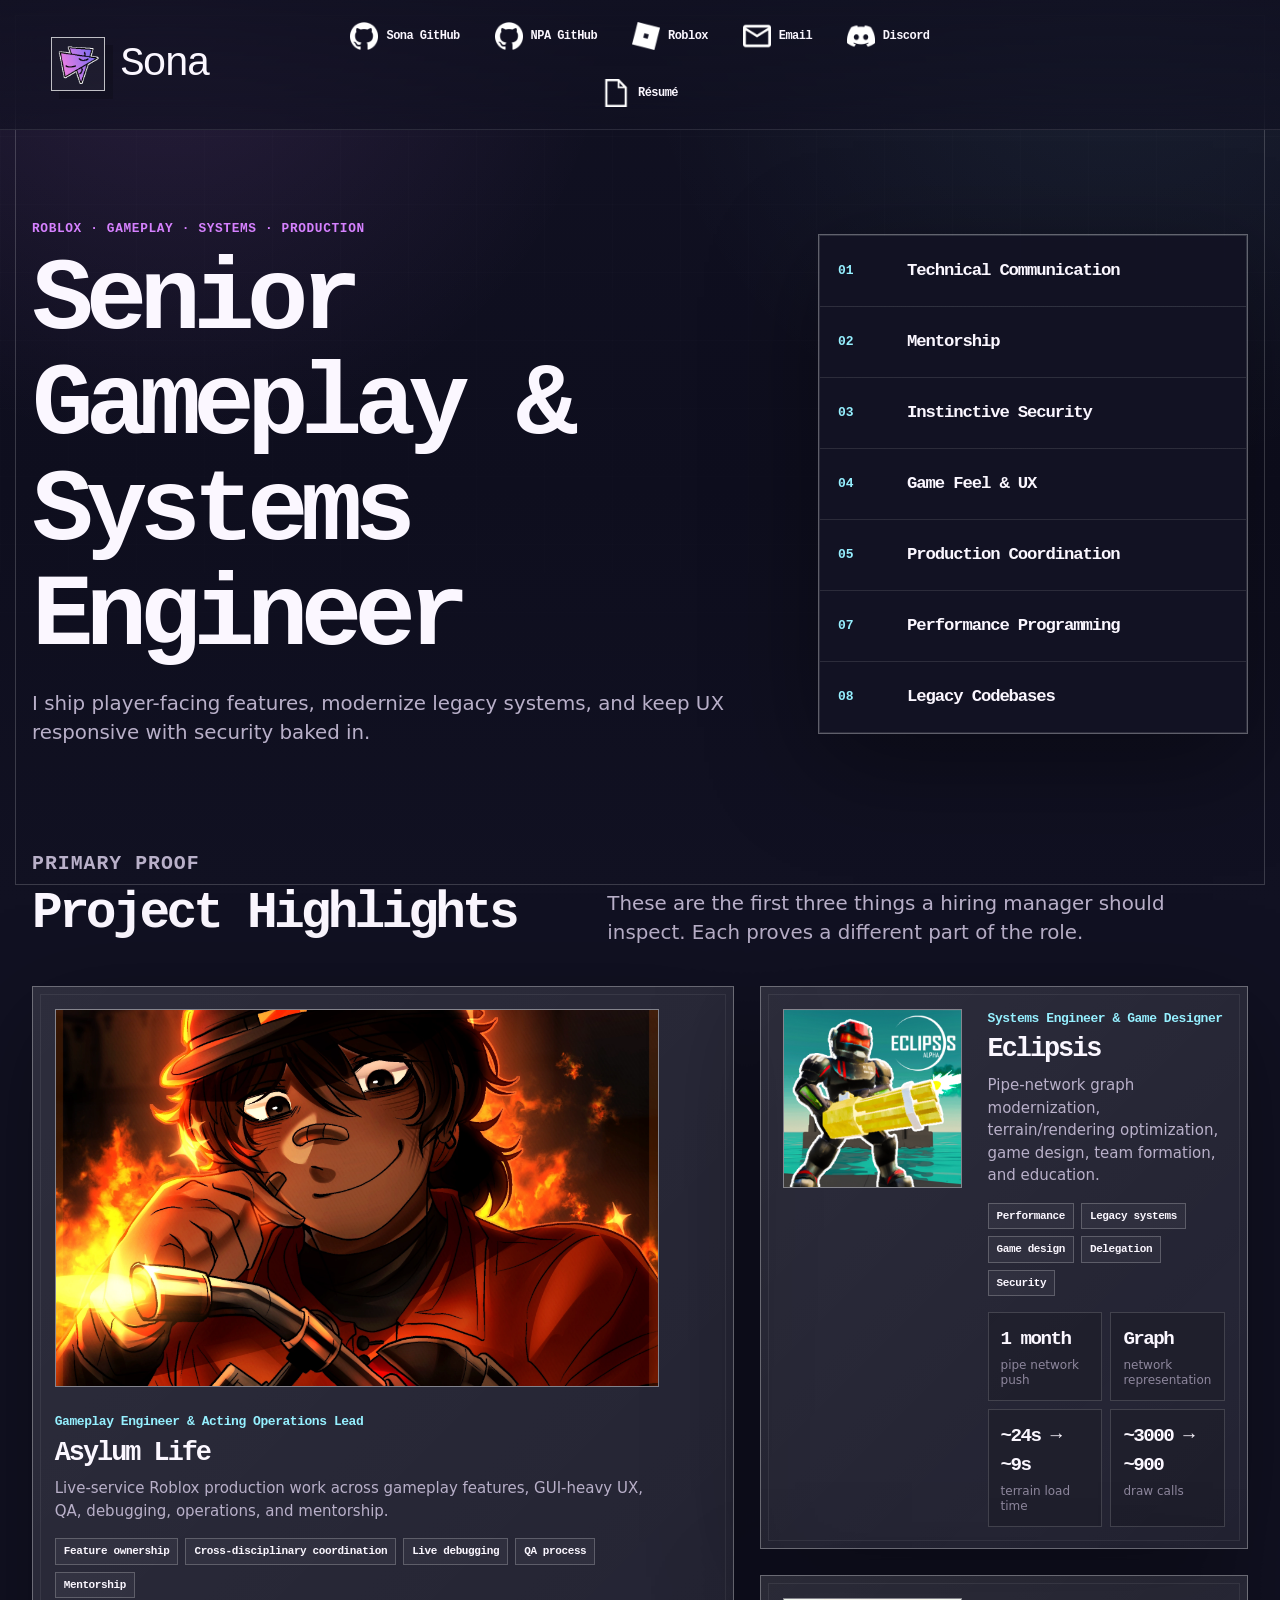
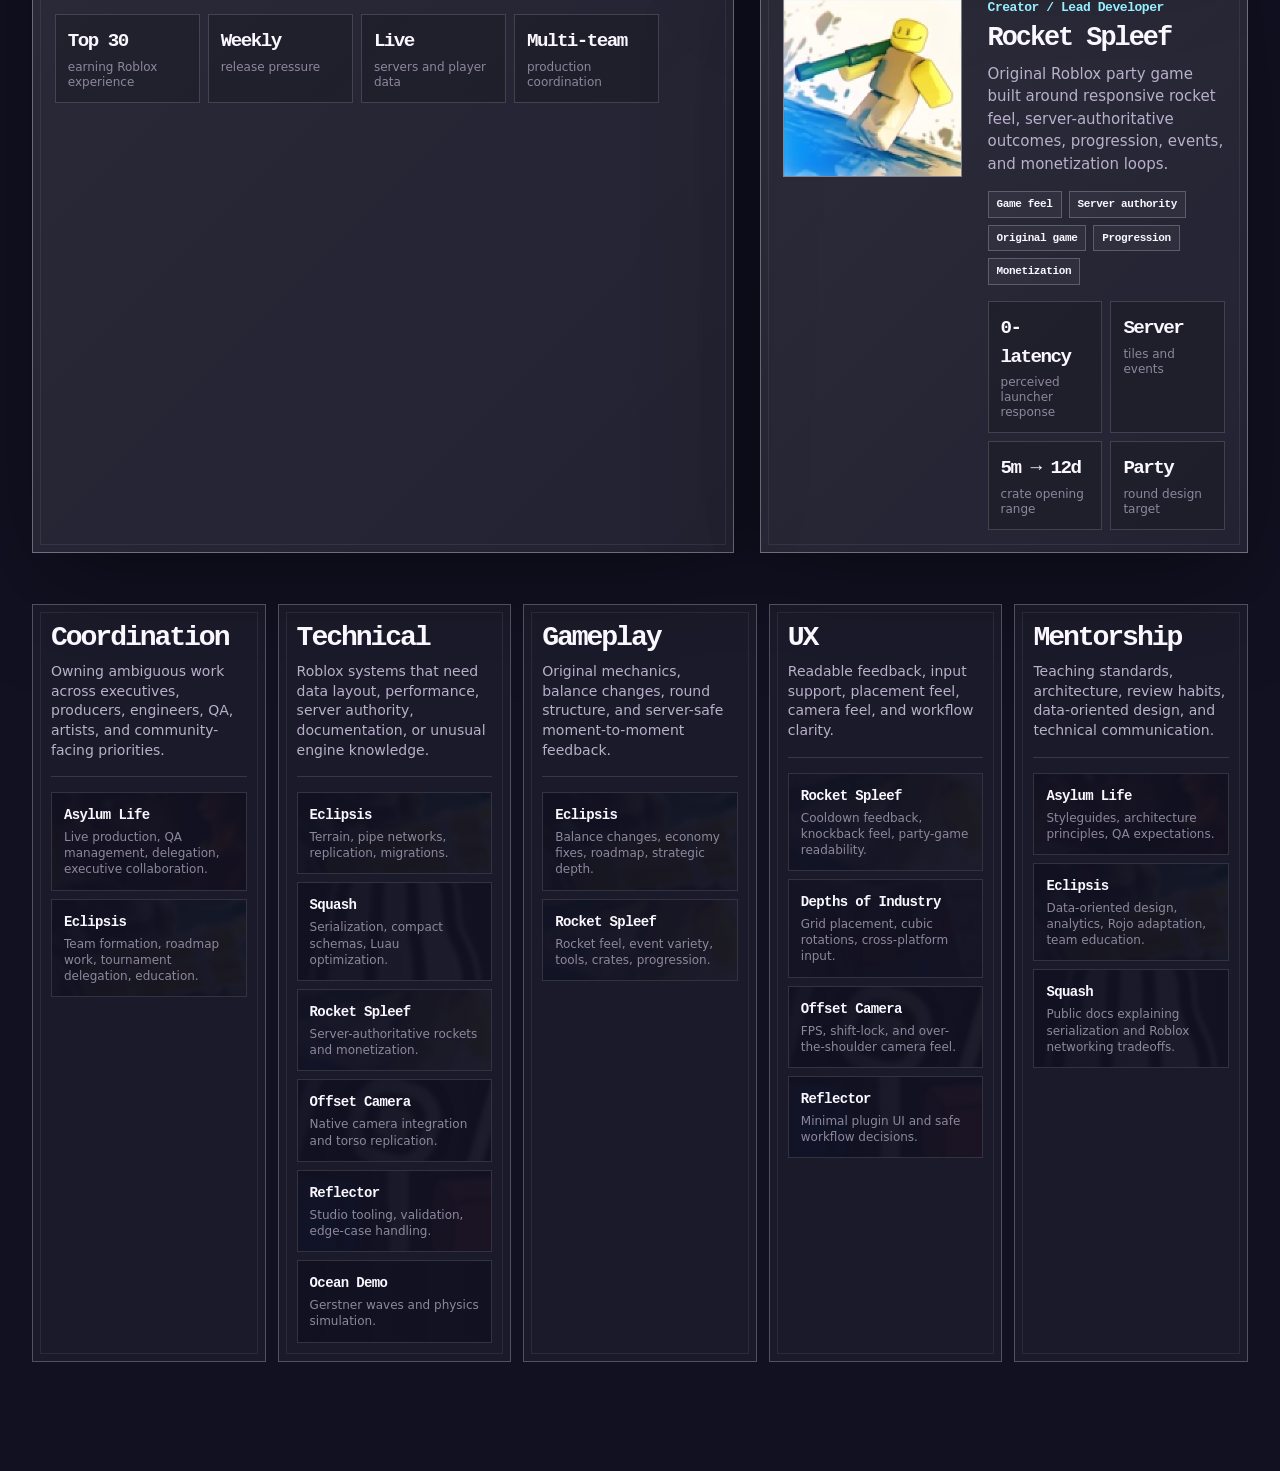
==== commit 674440e3: "Prune media slots, add favicon & email copy Streamline portfolio for same-day release: README update" ====
--- a/index.html
+++ b/index.html
@@ -5,6 +5,7 @@
 	<meta name="viewport" content="width=device-width, initial-scale=1" />
 	<title>Sona · Senior Roblox Gameplay Engineer</title>
 	<meta name="description" content="Sona's Roblox gameplay engineering portfolio for live-service gameplay, systems, UX, tooling, coordination, and mentorship." />
+	<link rel="icon" href="favicon.ico" sizes="any" />
 	<link rel="stylesheet" href="styles.css" />
 </head>
 <body>
@@ -27,7 +28,7 @@
 				<img src="assets/Roblox.webp" alt="" />
 				<span>Roblox</span>
 			</a>
-			<a class="profile-link icon-with-label" href="mailto:synapsescuffle@gmail.com" aria-label="Email Sona">
+			<a class="profile-link icon-with-label" href="mailto:synapsescuffle@gmail.com?subject=Portfolio%20Inquiry" data-email-link="synapsescuffle@gmail.com" aria-label="Email Sona">
 				<img src="assets/Email.webp" alt="" />
 				<span>Email</span>
 			</a>
--- a/styles.css
+++ b/styles.css
@@ -755,10 +755,123 @@
 }
 
 .evidence-card {
+	position: relative;
+	isolation: isolate;
+	overflow: hidden;
 	min-height: 126px;
 	padding: 16px;
 	border: 1px solid rgba(255, 255, 255, 0.13);
 	background: rgba(0, 0, 0, 0.16);
+	transition: transform 150ms ease, border-color 150ms ease, background 150ms ease;
+}
+
+.evidence-card.has-media {
+	padding: 15px 46px 15px 16px;
+	cursor: pointer;
+}
+
+.evidence-card.has-media::before {
+	content: "";
+	position: absolute;
+	inset: -20px;
+	z-index: -2;
+	background-image: var(--media-bg);
+	background-size: cover;
+	background-position: center;
+	filter: blur(2px) saturate(0.9) contrast(1.04);
+	opacity: 0.18;
+	transform: scale(1.08);
+	transition: opacity 160ms ease, transform 160ms ease, filter 160ms ease;
+}
+
+.evidence-card.has-media::after {
+	content: "";
+	position: absolute;
+	inset: 0;
+	z-index: -1;
+	background:
+		linear-gradient(105deg, rgba(17, 17, 34, 0.86), rgba(17, 17, 34, 0.72)),
+		rgba(0, 0, 0, 0.12);
+}
+
+.evidence-card.has-media:hover,
+.evidence-card.has-media:focus-within {
+	transform: translateY(-2px);
+	border-color: rgba(214, 129, 255, 0.62);
+	background: rgba(255, 255, 255, 0.052);
+}
+
+.evidence-card.has-media:hover::before,
+.evidence-card.has-media:focus-within::before {
+	opacity: 0.29;
+	filter: blur(2px) saturate(1.08) contrast(1.08);
+	transform: scale(1.13);
+}
+
+.evidence-content {
+	position: relative;
+	z-index: 1;
+}
+
+.evidence-media-button {
+	position: absolute;
+	inset: 0;
+	z-index: 4;
+	padding: 0;
+	border: 0;
+	background: transparent;
+	cursor: pointer;
+}
+
+.evidence-media-button:focus-visible {
+	outline: 2px solid var(--violet);
+	outline-offset: -2px;
+}
+
+.media-corner-icon {
+	position: absolute;
+	top: 14px;
+	right: 15px;
+	width: 18px;
+	height: 18px;
+	filter: drop-shadow(0 4px 10px rgba(0, 0, 0, 0.55));
+	transition: transform 150ms ease, opacity 150ms ease;
+}
+
+.media-corner-icon::before,
+.media-corner-icon::after {
+	content: "";
+	position: absolute;
+	left: 50%;
+	width: 12px;
+	height: 3px;
+	background: rgba(255, 255, 255, 0.88);
+	transform-origin: center;
+}
+
+.media-corner-icon::before {
+	top: 8px;
+	transform: translateX(-80%) rotate(42deg);
+}
+
+.media-corner-icon::after {
+	top: 8px;
+	transform: translateX(-20%) rotate(-42deg);
+}
+
+.evidence-card.has-media:hover .media-corner-icon,
+.evidence-card.has-media:focus-within .media-corner-icon {
+	transform: translateY(3px);
+}
+
+.attached-media-kind {
+	display: inline-flex;
+	margin-bottom: 8px;
+	font-family: var(--display);
+	font-size: 9px;
+	font-weight: 900;
+	letter-spacing: 0.08em;
+	color: var(--warm);
 }
 
 .evidence-card h3 {
@@ -785,6 +898,10 @@
 	grid-template-columns: repeat(5, minmax(0, 1fr));
 	gap: 10px;
 	margin-top: 20px;
+}
+
+.compact-slots {
+	grid-template-columns: repeat(auto-fit, minmax(220px, 1fr));
 }
 
 .media-slot {
@@ -1132,3 +1249,402 @@
 		grid-column: auto;
 	}
 }
+
+
+body.modal-open {
+	overflow: hidden;
+}
+
+body.modal-open .site-header,
+body.modal-open .app-shell {
+	filter: blur(7px) brightness(0.58);
+}
+
+.media-modal-overlay {
+	position: fixed;
+	inset: 0;
+	z-index: 100;
+	display: grid;
+	place-items: center;
+	padding: clamp(16px, 4vw, 54px);
+	background: rgba(2, 2, 8, 0.66);
+	backdrop-filter: blur(13px);
+}
+
+.media-modal-panel {
+	position: relative;
+	width: 75vw;
+	height: 75vh;
+	max-width: 1500px;
+	max-height: 980px;
+	min-width: min(75vw, 720px);
+	min-height: min(75vh, 520px);
+	border: 1px solid rgba(255, 255, 255, 0.34);
+	background:
+		linear-gradient(180deg, rgba(255, 255, 255, 0.065), rgba(255, 255, 255, 0.022)),
+		var(--bg);
+	box-shadow: 0 34px 120px rgba(0, 0, 0, 0.72);
+	overflow: hidden;
+}
+
+.media-modal-panel::after {
+	content: "";
+	position: absolute;
+	inset: 7px;
+	border: 1px solid rgba(255, 255, 255, 0.08);
+	pointer-events: none;
+}
+
+.modal-close {
+	position: absolute;
+	top: 13px;
+	right: 13px;
+	z-index: 3;
+	display: grid;
+	place-items: center;
+	width: 39px;
+	height: 39px;
+	font-family: var(--display);
+	font-size: 28px;
+	font-weight: 850;
+	line-height: 1;
+	color: var(--text);
+	border: 1px solid rgba(255, 255, 255, 0.28);
+	background: rgba(17, 17, 34, 0.9);
+	cursor: pointer;
+	transition: transform 150ms ease, border-color 150ms ease, background 150ms ease;
+}
+
+.modal-close:hover,
+.modal-close:focus-visible {
+	transform: translateY(-1px);
+	border-color: var(--violet);
+	background: rgba(255, 255, 255, 0.08);
+	outline: none;
+}
+
+.modal-scroll {
+	height: 100%;
+	overflow: auto;
+	padding: clamp(24px, 4vw, 46px);
+	scrollbar-width: thin;
+	scrollbar-color: rgba(214, 129, 255, 0.46) rgba(255, 255, 255, 0.045);
+}
+
+.modal-scroll::-webkit-scrollbar {
+	width: 10px;
+	height: 10px;
+}
+
+.modal-scroll::-webkit-scrollbar-track {
+	background: rgba(255, 255, 255, 0.045);
+	border-left: 1px solid rgba(255, 255, 255, 0.08);
+}
+
+.modal-scroll::-webkit-scrollbar-thumb {
+	background:
+		linear-gradient(180deg, rgba(214, 129, 255, 0.55), rgba(150, 240, 255, 0.32));
+	border: 2px solid rgba(17, 17, 34, 0.86);
+}
+
+.modal-scroll::-webkit-scrollbar-thumb:hover {
+	background:
+		linear-gradient(180deg, rgba(214, 129, 255, 0.76), rgba(150, 240, 255, 0.46));
+}
+
+.modal-kicker {
+	margin: 0 48px 10px 0;
+	font-family: var(--display);
+	font-size: 11px;
+	font-weight: 900;
+	letter-spacing: 0.06em;
+	text-transform: uppercase;
+	color: var(--warm);
+}
+
+.media-modal-panel h2 {
+	max-width: 760px;
+	margin: 0 48px 14px 0;
+	font-size: clamp(34px, 5vw, 72px);
+}
+
+.modal-lede {
+	max-width: 780px;
+	margin-bottom: clamp(18px, 3vw, 30px);
+	color: var(--muted);
+	font-size: clamp(16px, 1.5vw, 21px);
+	line-height: 1.45;
+}
+
+.modal-media {
+	margin: 0 0 clamp(20px, 3vw, 34px);
+	border: 1px solid rgba(255, 255, 255, 0.22);
+	background: rgba(0, 0, 0, 0.18);
+	overflow: hidden;
+}
+
+.modal-media.filled img {
+	display: block;
+	width: 100%;
+	max-height: min(560px, 58vh);
+	object-fit: contain;
+	background: rgba(255, 255, 255, 0.026);
+}
+
+.modal-media.filled figcaption {
+	padding: 12px 15px;
+	font-family: var(--display);
+	font-size: 13px;
+	font-weight: 850;
+	letter-spacing: -0.045em;
+	color: var(--text);
+	background: rgba(0, 0, 0, 0.32);
+}
+
+.modal-media.placeholder {
+	position: relative;
+	isolation: isolate;
+	display: grid;
+	align-content: end;
+	min-height: 330px;
+	padding: 24px;
+	background:
+		repeating-linear-gradient(135deg, rgba(255, 255, 255, 0.055) 0 1px, transparent 1px 13px),
+		rgba(0, 0, 0, 0.18);
+}
+
+.modal-media.placeholder::before {
+	content: "";
+	position: absolute;
+	inset: -20px;
+	z-index: -2;
+	background-image: var(--media-bg);
+	background-size: cover;
+	background-position: center;
+	filter: blur(15px) saturate(0.9);
+	opacity: 0.14;
+	transform: scale(1.08);
+}
+
+.modal-media.placeholder::after {
+	content: "+";
+	position: absolute;
+	right: 20px;
+	bottom: 2px;
+	font-family: var(--display);
+	font-size: 74px;
+	font-weight: 900;
+	line-height: 1;
+	color: rgba(255, 255, 255, 0.16);
+}
+
+.modal-media.placeholder span {
+	font-family: var(--display);
+	font-size: 11px;
+	font-weight: 900;
+	letter-spacing: 0.06em;
+	text-transform: uppercase;
+	color: var(--warm);
+}
+
+.modal-media.placeholder strong {
+	max-width: 620px;
+	margin-top: 8px;
+	font-family: var(--display);
+	font-size: clamp(24px, 3vw, 42px);
+	font-weight: 900;
+	letter-spacing: -0.07em;
+	line-height: 1.05;
+}
+
+.modal-media.placeholder p {
+	max-width: 620px;
+	margin: 12px 0 0;
+	color: var(--muted);
+}
+
+.modal-copy {
+	display: grid;
+	grid-template-columns: repeat(3, minmax(0, 1fr));
+	gap: 12px;
+}
+
+.modal-copy section {
+	padding: 16px;
+	border: 1px solid rgba(255, 255, 255, 0.14);
+	background: rgba(0, 0, 0, 0.14);
+}
+
+.modal-copy h3 {
+	margin-bottom: 8px;
+	font-size: clamp(18px, 1.6vw, 25px);
+}
+
+.modal-copy p {
+	margin: 0;
+	color: var(--muted);
+	font-size: 14px;
+	line-height: 1.48;
+}
+
+.code-embed {
+	margin: 0 0 clamp(20px, 3vw, 34px);
+	border: 1px solid rgba(255, 255, 255, 0.18);
+	background: rgba(3, 3, 10, 0.54);
+	overflow: hidden;
+}
+
+.code-embed figcaption {
+	display: grid;
+	grid-template-columns: auto 1fr auto;
+	align-items: center;
+	gap: 12px;
+	padding: 11px 14px;
+	border-bottom: 1px solid rgba(255, 255, 255, 0.13);
+	background: rgba(255, 255, 255, 0.045);
+	font-family: var(--display);
+	letter-spacing: -0.045em;
+}
+
+.code-embed figcaption span,
+.code-embed figcaption em {
+	font-size: 10px;
+	font-weight: 900;
+	letter-spacing: 0.07em;
+	text-transform: uppercase;
+	color: var(--warm);
+	font-style: normal;
+}
+
+.code-embed figcaption strong {
+	min-width: 0;
+	font-size: 14px;
+	font-weight: 850;
+	white-space: nowrap;
+	overflow: hidden;
+	text-overflow: ellipsis;
+}
+
+.code-embed pre {
+	margin: 0;
+	max-height: min(42vh, 460px);
+	overflow: auto;
+	padding: 14px 0;
+	font-family: var(--display);
+	font-size: clamp(12px, 1vw, 14px);
+	line-height: 1.55;
+	tab-size: 4;
+	scrollbar-width: thin;
+	scrollbar-color: rgba(150, 240, 255, 0.36) rgba(255, 255, 255, 0.04);
+}
+
+.code-embed pre::-webkit-scrollbar {
+	width: 9px;
+	height: 9px;
+}
+
+.code-embed pre::-webkit-scrollbar-track {
+	background: rgba(255, 255, 255, 0.04);
+}
+
+.code-embed pre::-webkit-scrollbar-thumb {
+	background: rgba(150, 240, 255, 0.34);
+	border: 2px solid rgba(3, 3, 10, 0.88);
+}
+
+.code-line {
+	display: grid;
+	grid-template-columns: 48px minmax(0, 1fr);
+	gap: 14px;
+	padding: 0 18px 0 0;
+}
+
+.line-number {
+	padding-right: 10px;
+	text-align: right;
+	color: rgba(255, 255, 255, 0.32);
+	border-right: 1px solid rgba(255, 255, 255, 0.1);
+	user-select: none;
+}
+
+.line-text {
+	white-space: pre;
+	color: rgba(251, 247, 255, 0.9);
+}
+
+@media (max-width: 840px) {
+	.media-modal-overlay {
+		padding: 16px;
+	}
+
+	.media-modal-panel {
+		width: calc(100vw - 32px);
+		height: calc(100vh - 32px);
+		min-width: 0;
+		min-height: 0;
+	}
+
+	.modal-copy {
+		grid-template-columns: 1fr;
+	}
+
+	.media-modal-panel h2,
+	.modal-kicker {
+		margin-right: 52px;
+	}
+
+	.code-embed figcaption {
+		grid-template-columns: 1fr auto;
+	}
+
+	.code-embed figcaption span {
+		display: none;
+	}
+}
+
+
+.site-toast {
+	position: fixed;
+	right: clamp(18px, 4vw, 48px);
+	bottom: clamp(18px, 4vw, 44px);
+	z-index: 140;
+	max-width: min(420px, calc(100vw - 36px));
+	padding: 12px 15px;
+	font-family: var(--display);
+	font-size: 13px;
+	font-weight: 800;
+	letter-spacing: -0.04em;
+	color: var(--text);
+	border: 1px solid rgba(255, 255, 255, 0.28);
+	background:
+		linear-gradient(180deg, rgba(255, 255, 255, 0.105), rgba(255, 255, 255, 0.045)),
+		var(--bg);
+	box-shadow: 0 18px 58px rgba(0, 0, 0, 0.54);
+	animation: toast-in 160ms ease both;
+}
+
+.site-toast.is-hiding {
+	animation: toast-out 180ms ease both;
+}
+
+@keyframes toast-in {
+	from {
+		opacity: 0;
+		transform: translateY(10px);
+	}
+	to {
+		opacity: 1;
+		transform: translateY(0);
+	}
+}
+
+@keyframes toast-out {
+	from {
+		opacity: 1;
+		transform: translateY(0);
+	}
+	to {
+		opacity: 0;
+		transform: translateY(8px);
+	}
+}
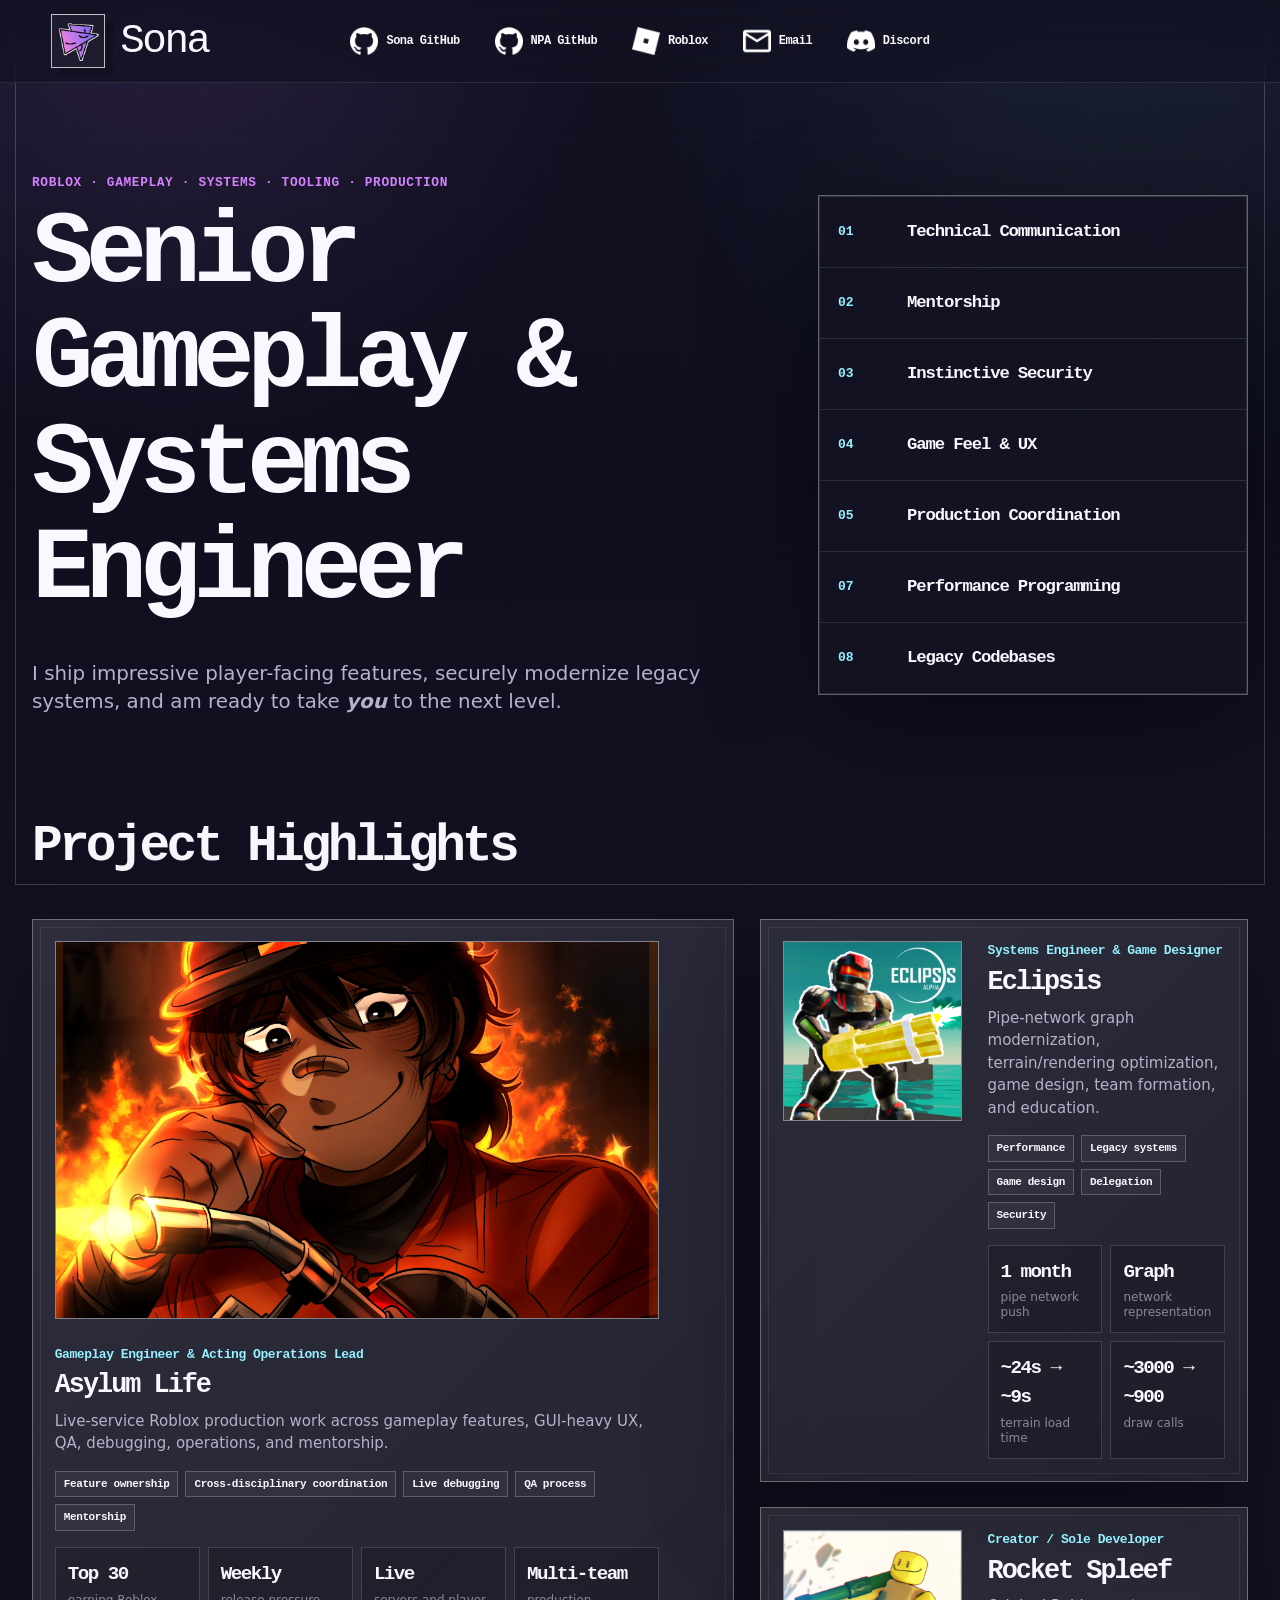
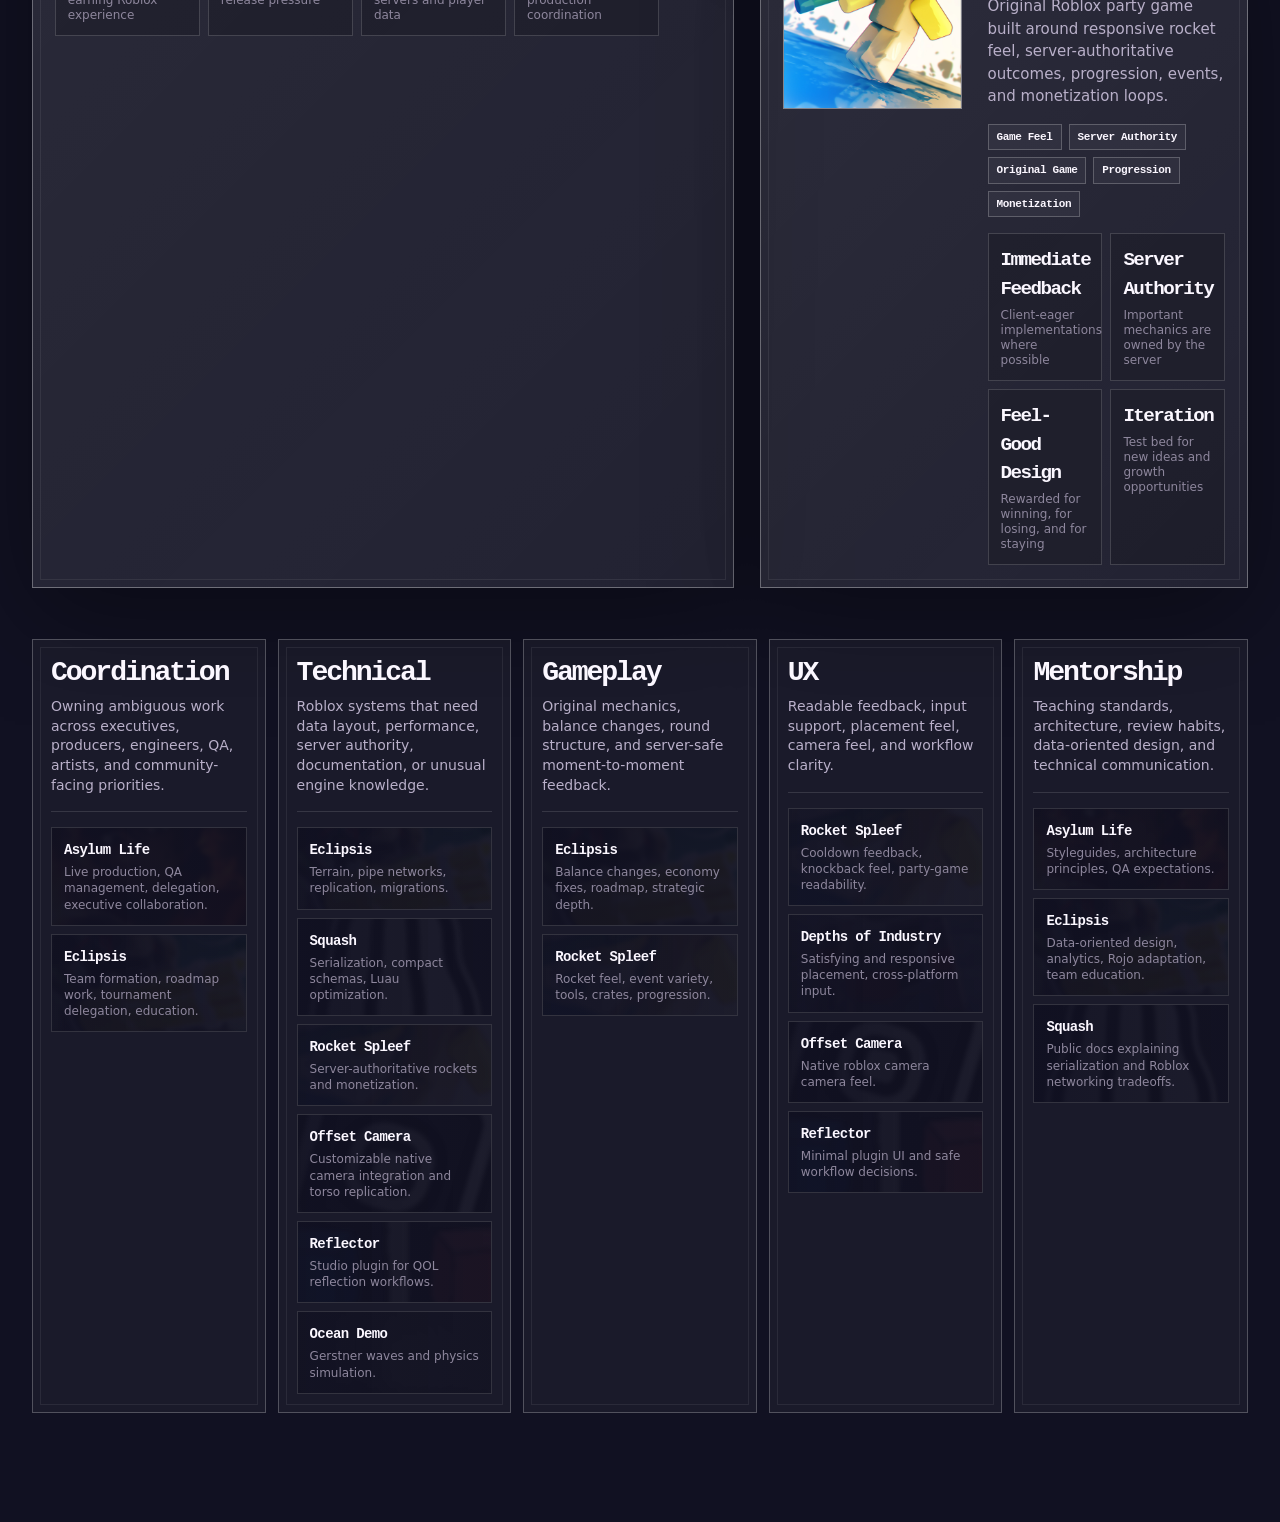
==== commit f40e4d02: "Update index.html" ====
--- a/index.html
+++ b/index.html
@@ -36,10 +36,10 @@
 				<img src="assets/Discord.webp" alt="" />
 				<span>Discord</span>
 			</a>
-			<a class="profile-link icon-with-label" href="assets/Sona_Resume.pdf" target="_blank" rel="noopener noreferrer" aria-label="Open résumé">
+			<!-- <a class="profile-link icon-with-label" href="assets/Sona_Resume.pdf" target="_blank" rel="noopener noreferrer" aria-label="Open résumé">
 				<img src="assets/Resume.webp" alt="" />
 				<span>Résumé</span>
-			</a>
+			</a> -->
 		</nav>
 
 		<div class="header-balance" aria-hidden="true"></div>
--- a/styles.css
+++ b/styles.css
@@ -612,7 +612,7 @@
 .bucket-item:hover::before,
 .bucket-item:focus-visible::before {
 	opacity: 0.28;
-	filter: blur(9px) saturate(1.03) contrast(1.08);
+	filter: blur(2px) saturate(1.03) contrast(1.08);
 	transform: scale(1.12);
 }
 
@@ -774,7 +774,7 @@
 	content: "";
 	position: absolute;
 	inset: -20px;
-	z-index: -2;
+	z-index: 0;
 	background-image: var(--media-bg);
 	background-size: cover;
 	background-position: center;
@@ -788,10 +788,24 @@
 	content: "";
 	position: absolute;
 	inset: 0;
-	z-index: -1;
+	z-index: 1;
 	background:
 		linear-gradient(105deg, rgba(17, 17, 34, 0.86), rgba(17, 17, 34, 0.72)),
 		rgba(0, 0, 0, 0.12);
+}
+
+
+.evidence-media-bg-video {
+	position: absolute;
+	inset: 0;
+	z-index: 0;
+	width: 100%;
+	height: 100%;
+	object-fit: cover;
+	opacity: 0.22;
+	filter: blur(2px) saturate(0.9) contrast(1.04);
+	transform: scale(1.08);
+	pointer-events: none;
 }
 
 .evidence-card.has-media:hover,
@@ -810,7 +824,7 @@
 
 .evidence-content {
 	position: relative;
-	z-index: 1;
+	z-index: 2;
 }
 
 .evidence-media-button {
@@ -900,10 +914,6 @@
 	margin-top: 20px;
 }
 
-.compact-slots {
-	grid-template-columns: repeat(auto-fit, minmax(220px, 1fr));
-}
-
 .media-slot {
 	min-height: 95px;
 	padding: 13px;
@@ -1268,7 +1278,7 @@
 	place-items: center;
 	padding: clamp(16px, 4vw, 54px);
 	background: rgba(2, 2, 8, 0.66);
-	backdrop-filter: blur(13px);
+	backdrop-filter: blur(2px);
 }
 
 .media-modal-panel {
@@ -1378,6 +1388,48 @@
 
 .modal-media {
 	margin: 0 0 clamp(20px, 3vw, 34px);
+}
+
+.modal-media.filled {
+	border: 0;
+	background: transparent;
+	overflow: visible;
+}
+
+.modal-media.video,
+.modal-media.filled.video {
+	display: flex;
+	flex-direction: column;
+	align-items: center;
+	justify-content: center;
+}
+
+.modal-media.filled.video video {
+	display: block;
+	width: min(100%, 1200px);
+	max-height: min(560px, 58vh);
+	margin-inline: auto;
+	object-fit: contain;
+	background: rgba(255, 255, 255, 0.026);
+	border: 1px solid rgba(255, 255, 255, 0.22);
+}
+
+.youtube-embed {
+	aspect-ratio: 16 / 9;
+	border: 1px solid rgba(255, 255, 255, 0.22);
+	background: rgba(0, 0, 0, 0.18);
+	overflow: hidden;
+}
+
+.youtube-embed iframe,
+.modal-media.embed iframe {
+	display: block;
+	width: 100%;
+	height: 100%;
+	border: 0;
+}
+
+.modal-media.embed {
 	border: 1px solid rgba(255, 255, 255, 0.22);
 	background: rgba(0, 0, 0, 0.18);
 	overflow: hidden;
@@ -1389,16 +1441,20 @@
 	max-height: min(560px, 58vh);
 	object-fit: contain;
 	background: rgba(255, 255, 255, 0.026);
+	border: 1px solid rgba(255, 255, 255, 0.22);
 }
 
 .modal-media.filled figcaption {
-	padding: 12px 15px;
+	width: min(100%, 1200px);
+	margin: 10px auto 0;
+	padding: 0;
 	font-family: var(--display);
 	font-size: 13px;
 	font-weight: 850;
 	letter-spacing: -0.045em;
+	line-height: 1.35;
 	color: var(--text);
-	background: rgba(0, 0, 0, 0.32);
+	background: transparent;
 }
 
 .modal-media.placeholder {
@@ -1421,7 +1477,7 @@
 	background-image: var(--media-bg);
 	background-size: cover;
 	background-position: center;
-	filter: blur(15px) saturate(0.9);
+	filter: blur(2px) saturate(0.9);
 	opacity: 0.14;
 	transform: scale(1.08);
 }
@@ -1572,6 +1628,36 @@
 	color: rgba(251, 247, 255, 0.9);
 }
 
+.code-embed .tok-comment {
+	color: rgba(210, 214, 255, 0.42);
+	font-style: italic;
+}
+
+.code-embed .tok-keyword {
+	color: #f2a7ff;
+	font-weight: 700;
+}
+
+.code-embed .tok-string {
+	color: #b8ffcf;
+}
+
+.code-embed .tok-number {
+	color: #ffd58a;
+}
+
+.code-embed .tok-builtin {
+	color: #9fd7ff;
+}
+
+.code-embed .tok-type {
+	color: #d7c3ff;
+}
+
+.code-embed .tok-operator {
+	color: rgba(255, 158, 158, 0.78);
+}
+
 @media (max-width: 840px) {
 	.media-modal-overlay {
 		padding: 16px;
@@ -1601,50 +1687,3 @@
 		display: none;
 	}
 }
-
-
-.site-toast {
-	position: fixed;
-	right: clamp(18px, 4vw, 48px);
-	bottom: clamp(18px, 4vw, 44px);
-	z-index: 140;
-	max-width: min(420px, calc(100vw - 36px));
-	padding: 12px 15px;
-	font-family: var(--display);
-	font-size: 13px;
-	font-weight: 800;
-	letter-spacing: -0.04em;
-	color: var(--text);
-	border: 1px solid rgba(255, 255, 255, 0.28);
-	background:
-		linear-gradient(180deg, rgba(255, 255, 255, 0.105), rgba(255, 255, 255, 0.045)),
-		var(--bg);
-	box-shadow: 0 18px 58px rgba(0, 0, 0, 0.54);
-	animation: toast-in 160ms ease both;
-}
-
-.site-toast.is-hiding {
-	animation: toast-out 180ms ease both;
-}
-
-@keyframes toast-in {
-	from {
-		opacity: 0;
-		transform: translateY(10px);
-	}
-	to {
-		opacity: 1;
-		transform: translateY(0);
-	}
-}
-
-@keyframes toast-out {
-	from {
-		opacity: 1;
-		transform: translateY(0);
-	}
-	to {
-		opacity: 0;
-		transform: translateY(8px);
-	}
-}
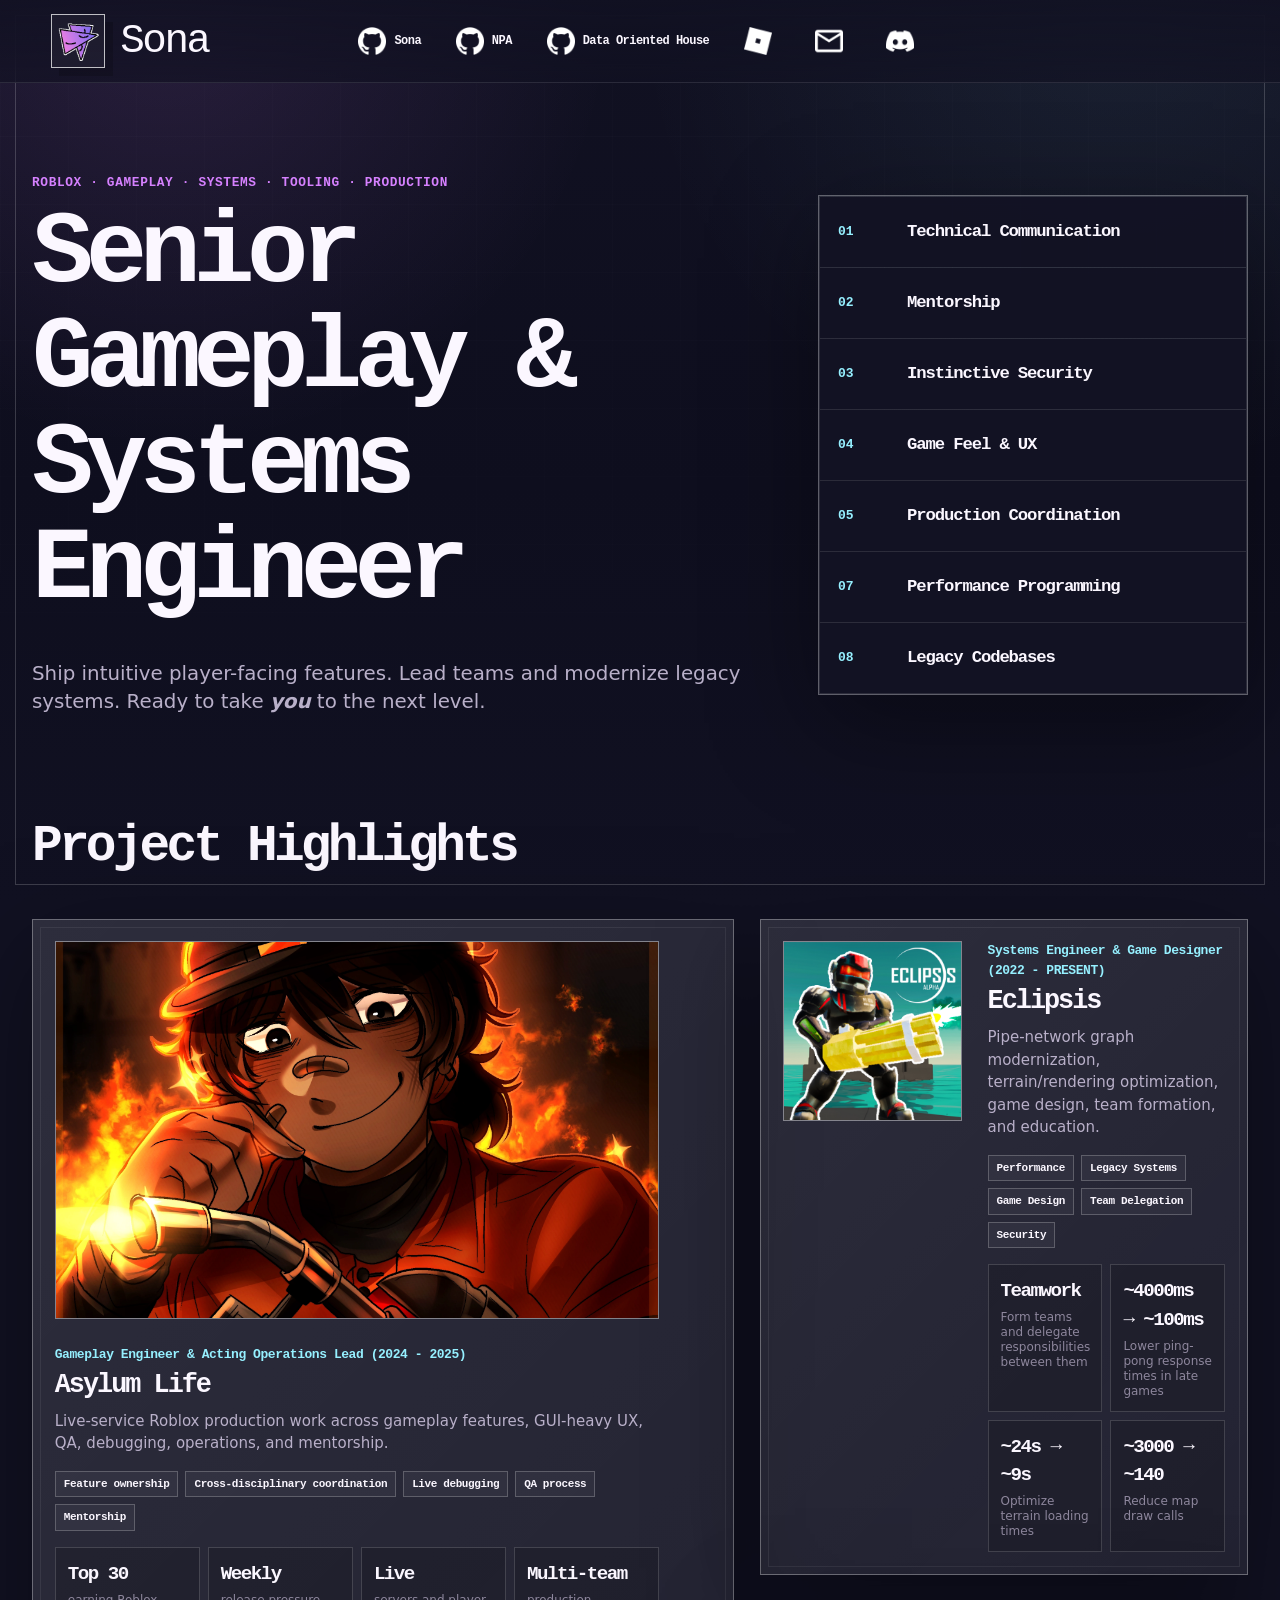
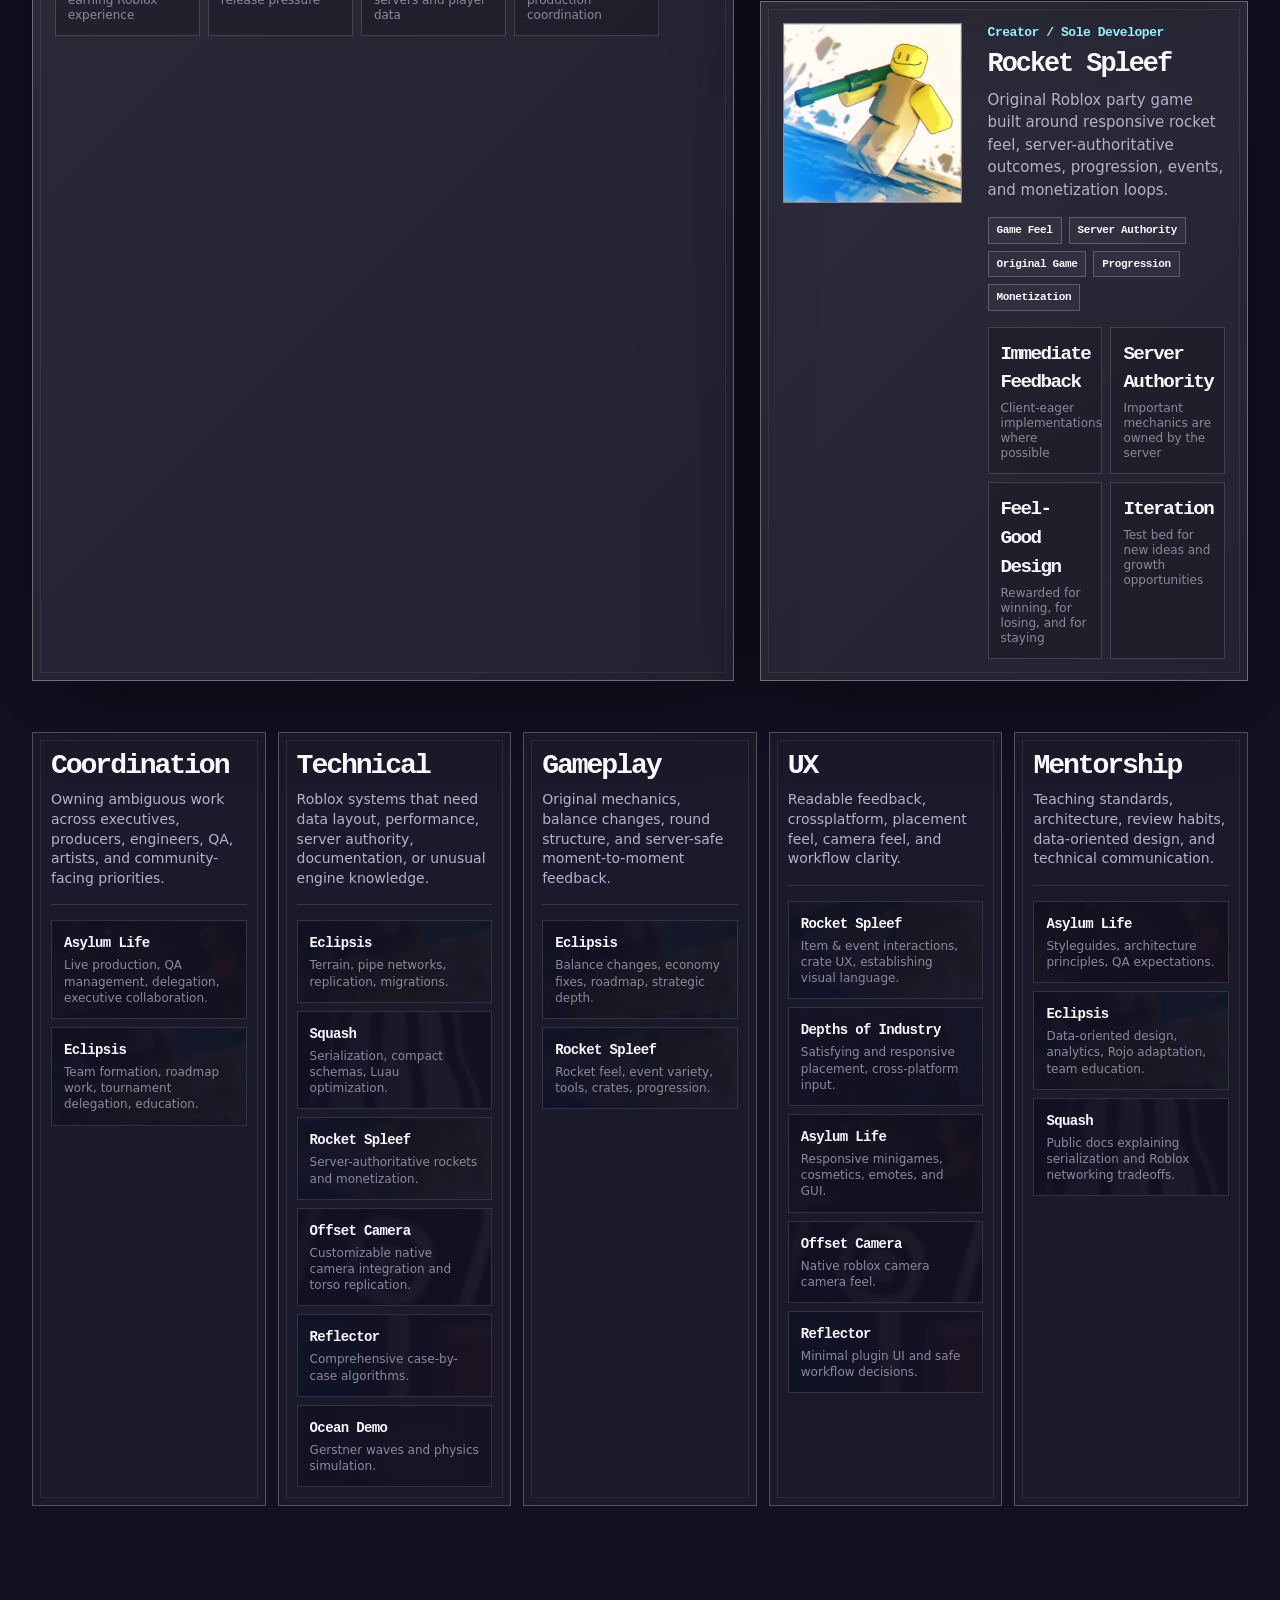
==== commit 952b607f: "Eclipsis: add assets and restructure project Restructures the Eclipsis project entry and updates rel" ====
--- a/index.html
+++ b/index.html
@@ -18,23 +18,27 @@
 		<nav class="profile-links" aria-label="External links">
 			<a class="profile-link icon-with-label" href="https://github.com/SolarScuffle-Bot" target="_blank" rel="noopener noreferrer" aria-label="Open Sona GitHub">
 				<img src="assets/Github.webp" alt="" />
-				<span>Sona GitHub</span>
+				<span>Sona</span>
 			</a>
 			<a class="profile-link icon-with-label" href="https://github.com/3065325" target="_blank" rel="noopener noreferrer" aria-label="Open NPA GitHub">
 				<img src="assets/Github.webp" alt="" />
-				<span>NPA GitHub</span>
+				<span>NPA</span>
+			</a>
+			<a class="profile-link icon-with-label" href="https://github.com/orgs/Data-Oriented-House/repositories" target="_blank" rel="noopener noreferrer" aria-label="Open NPA GitHub">
+				<img src="assets/Github.webp" alt="" />
+				<span>Data Oriented House</span>
 			</a>
 			<a class="profile-link icon-with-label" href="https://www.roblox.com/users/2722909519/profile" target="_blank" rel="noopener noreferrer" aria-label="Open Sona Roblox profile">
 				<img src="assets/Roblox.webp" alt="" />
-				<span>Roblox</span>
+				<span></span>
 			</a>
 			<a class="profile-link icon-with-label" href="mailto:synapsescuffle@gmail.com?subject=Portfolio%20Inquiry" data-email-link="synapsescuffle@gmail.com" aria-label="Email Sona">
 				<img src="assets/Email.webp" alt="" />
-				<span>Email</span>
+				<span></span>
 			</a>
 			<a class="profile-link icon-with-label" href="https://discord.com/users/864793728879558667" target="_blank" rel="noopener noreferrer" aria-label="Open Discord profile">
 				<img src="assets/Discord.webp" alt="" />
-				<span>Discord</span>
+				<span></span>
 			</a>
 			<!-- <a class="profile-link icon-with-label" href="assets/Sona_Resume.pdf" target="_blank" rel="noopener noreferrer" aria-label="Open résumé">
 				<img src="assets/Resume.webp" alt="" />
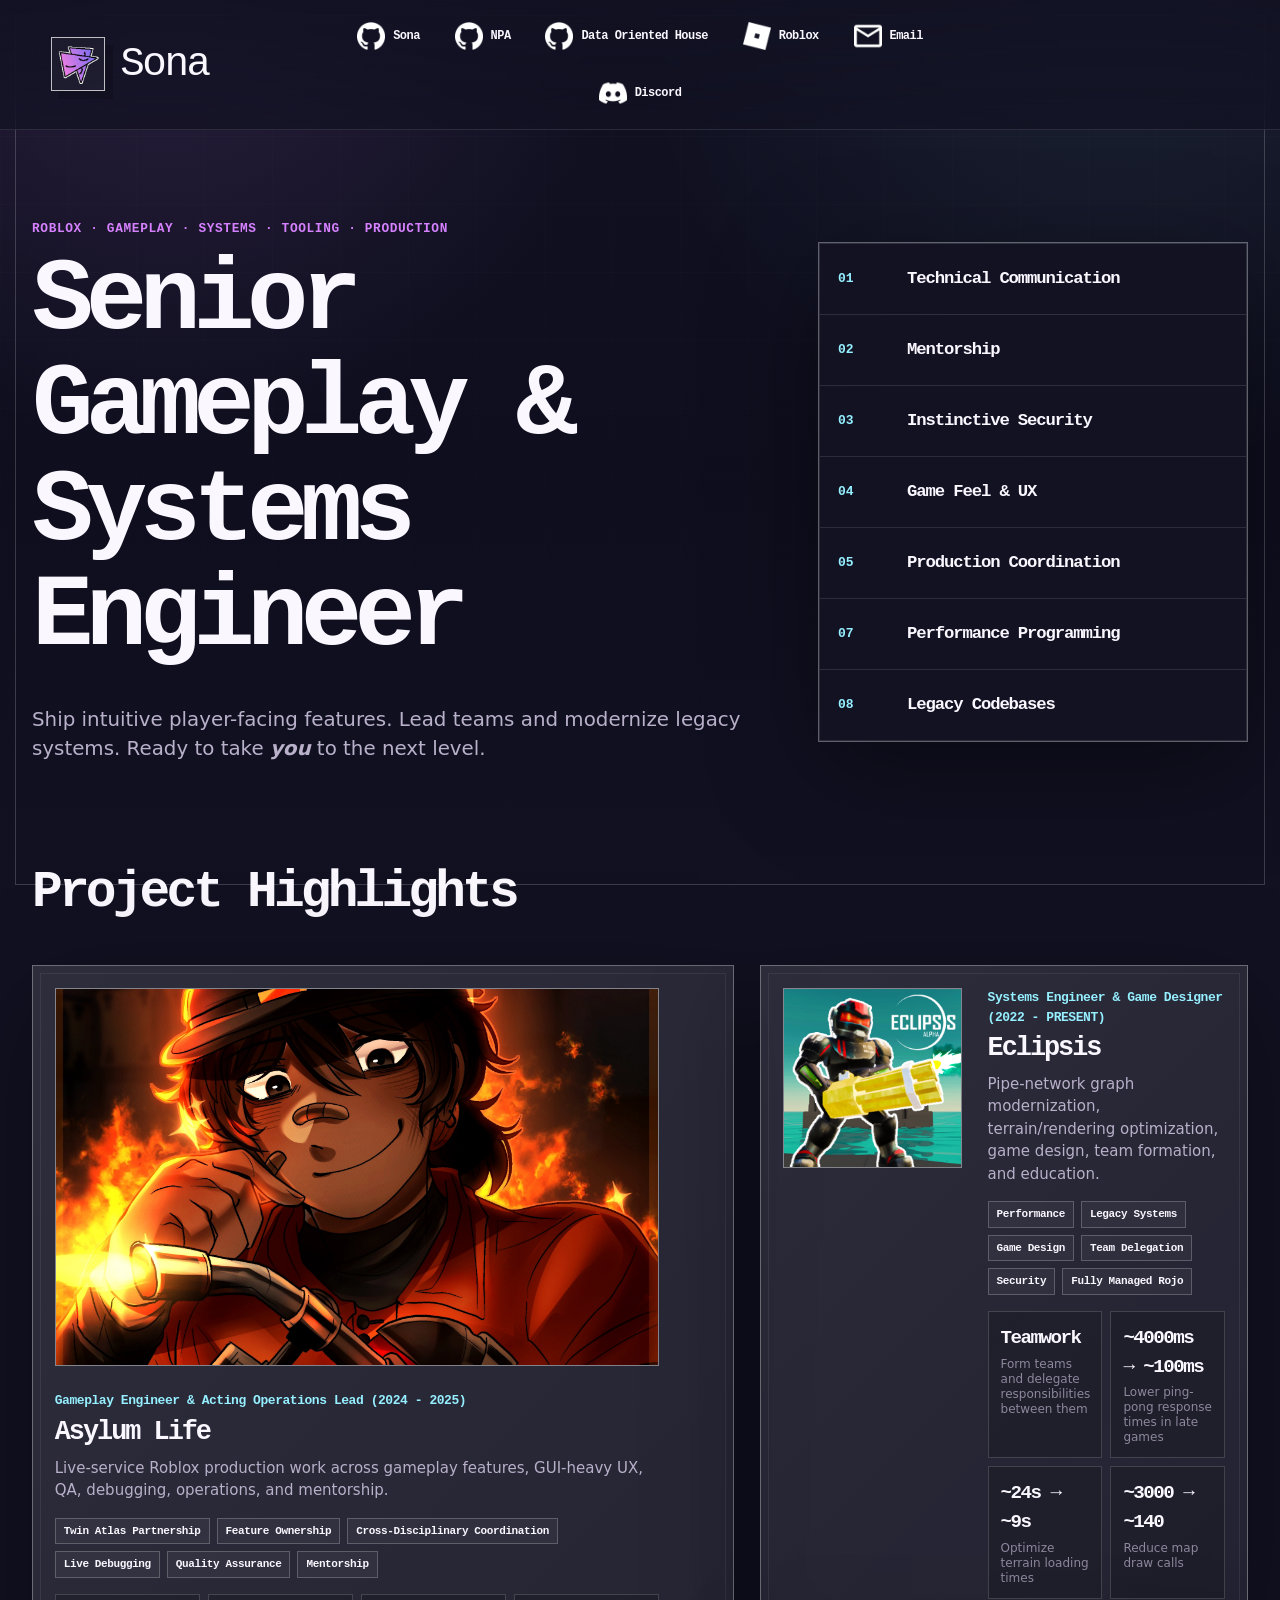
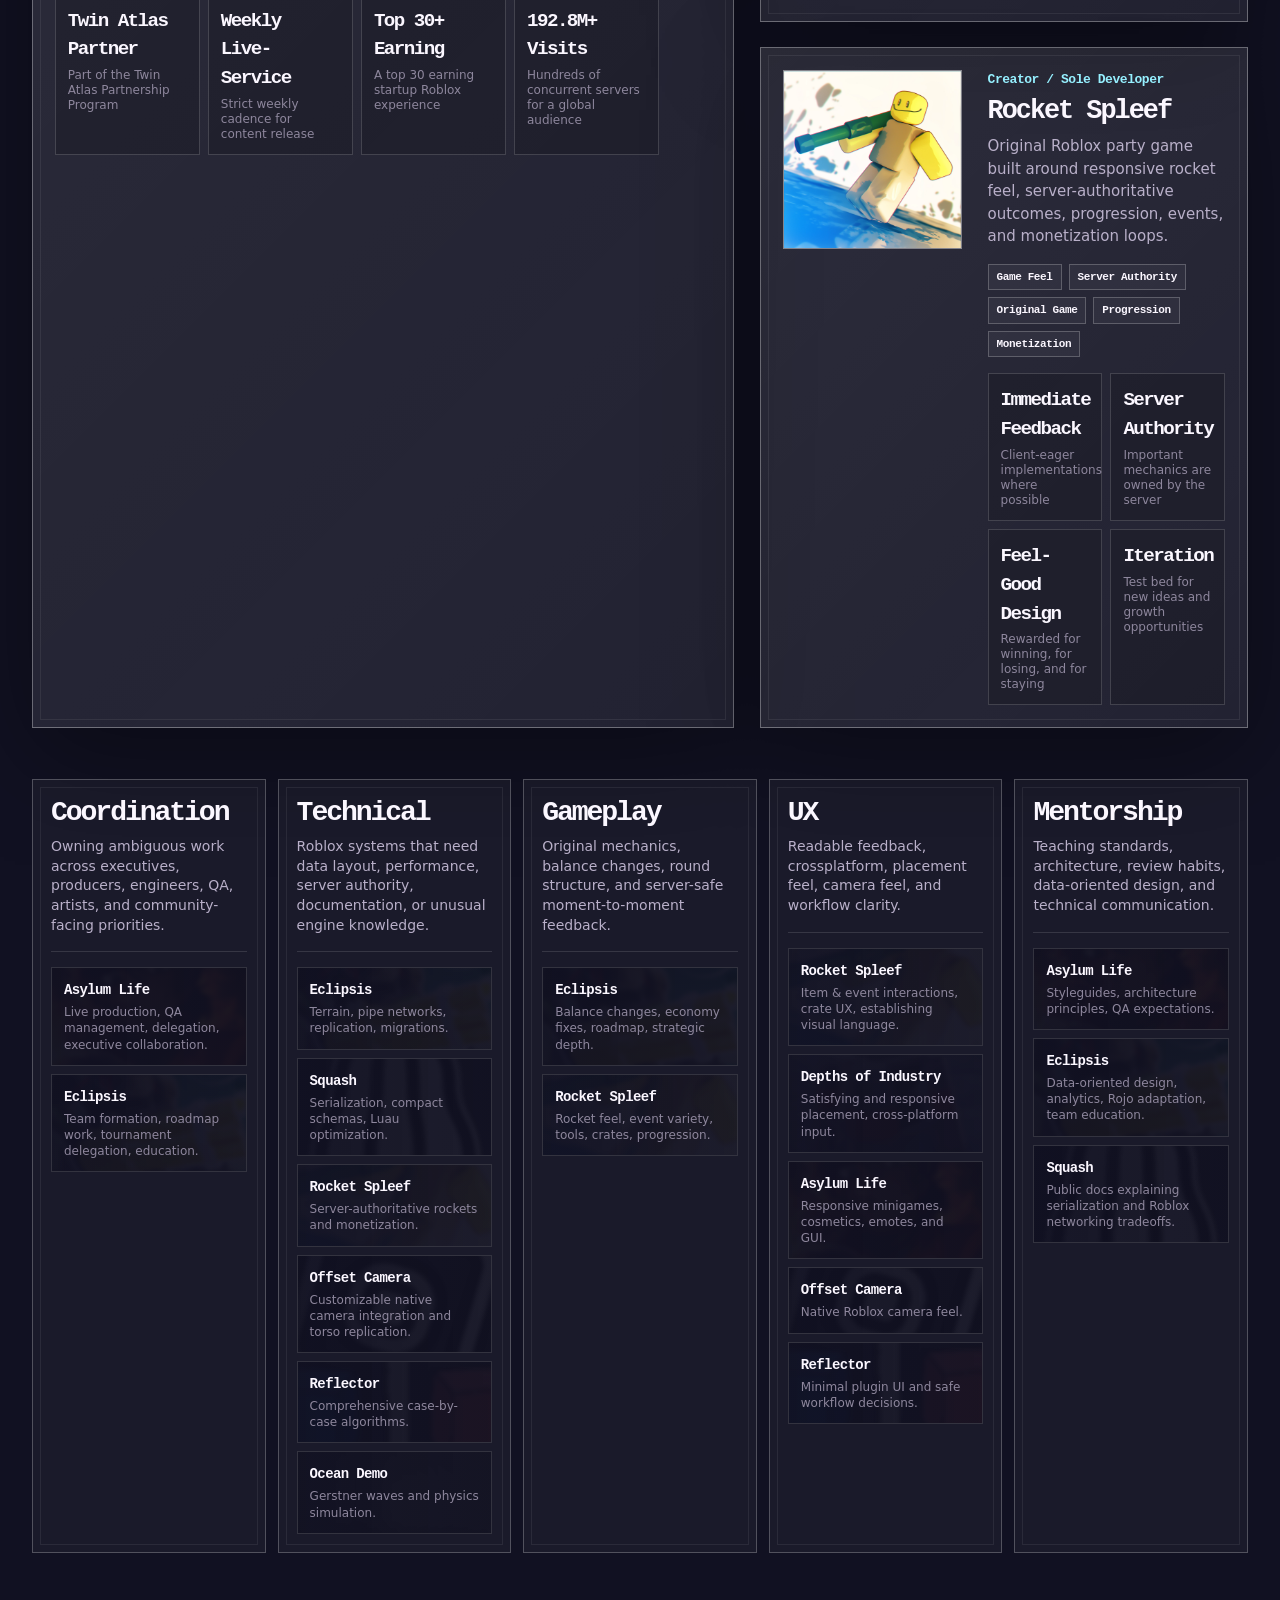
==== commit b1f3ce36: "Update index.html" ====
--- a/index.html
+++ b/index.html
@@ -30,15 +30,15 @@
 			</a>
 			<a class="profile-link icon-with-label" href="https://www.roblox.com/users/2722909519/profile" target="_blank" rel="noopener noreferrer" aria-label="Open Sona Roblox profile">
 				<img src="assets/Roblox.webp" alt="" />
-				<span></span>
+				<span>Roblox</span>
 			</a>
 			<a class="profile-link icon-with-label" href="mailto:synapsescuffle@gmail.com?subject=Portfolio%20Inquiry" data-email-link="synapsescuffle@gmail.com" aria-label="Email Sona">
 				<img src="assets/Email.webp" alt="" />
-				<span></span>
+				<span>Email</span>
 			</a>
 			<a class="profile-link icon-with-label" href="https://discord.com/users/864793728879558667" target="_blank" rel="noopener noreferrer" aria-label="Open Discord profile">
 				<img src="assets/Discord.webp" alt="" />
-				<span></span>
+				<span>Discord</span>
 			</a>
 			<!-- <a class="profile-link icon-with-label" href="assets/Sona_Resume.pdf" target="_blank" rel="noopener noreferrer" aria-label="Open résumé">
 				<img src="assets/Resume.webp" alt="" />
--- a/styles.css
+++ b/styles.css
@@ -1457,6 +1457,66 @@
 	background: transparent;
 }
 
+.modal-media.image-zoomable {
+	display: flex;
+	flex-direction: column;
+	align-items: center;
+}
+
+.modal-image-zoom-button {
+	display: block;
+	width: min(100%, 1200px);
+	max-width: 100%;
+	margin: 0 auto;
+	padding: 0;
+	border: 0;
+	background: transparent;
+	cursor: zoom-in;
+	scroll-behavior: auto;
+}
+
+.modal-image-zoom-button img {
+	cursor: inherit;
+}
+
+.modal-image-zoom-button:focus-visible {
+	outline: 2px solid var(--violet);
+	outline-offset: 4px;
+}
+
+.modal-media.image-zoomable.is-zoomed .modal-image-zoom-button {
+	width: 100%;
+	max-height: min(72vh, 780px);
+	overflow: auto;
+	border: 1px solid rgba(255, 255, 255, 0.22);
+	background: rgba(255, 255, 255, 0.026);
+	cursor: zoom-out;
+	scrollbar-width: thin;
+	scrollbar-color: rgba(214, 129, 255, 0.46) rgba(255, 255, 255, 0.045);
+}
+
+.modal-media.image-zoomable.is-zoomed .modal-image-zoom-button::-webkit-scrollbar {
+	width: 10px;
+	height: 10px;
+}
+
+.modal-media.image-zoomable.is-zoomed .modal-image-zoom-button::-webkit-scrollbar-track {
+	background: rgba(255, 255, 255, 0.045);
+}
+
+.modal-media.image-zoomable.is-zoomed .modal-image-zoom-button::-webkit-scrollbar-thumb {
+	background:
+		linear-gradient(180deg, rgba(214, 129, 255, 0.55), rgba(150, 240, 255, 0.32));
+	border: 2px solid rgba(17, 17, 34, 0.86);
+}
+
+.modal-media.image-zoomable.is-zoomed img {
+	width: 160%;
+	max-width: none;
+	max-height: none;
+	border: 0;
+}
+
 .modal-media.placeholder {
 	position: relative;
 	isolation: isolate;
@@ -1687,3 +1747,19 @@
 		display: none;
 	}
 }
+
+.modal-media-entry + .modal-media-entry {
+	margin-top: clamp(24px, 4vw, 46px);
+	padding-top: clamp(20px, 3vw, 34px);
+	border-top: 1px solid rgba(255, 255, 255, 0.14);
+}
+
+.modal-media-index {
+	margin: 0 0 10px;
+	font-family: var(--display);
+	font-size: 10px;
+	font-weight: 900;
+	letter-spacing: 0.08em;
+	text-transform: uppercase;
+	color: var(--warm);
+}
